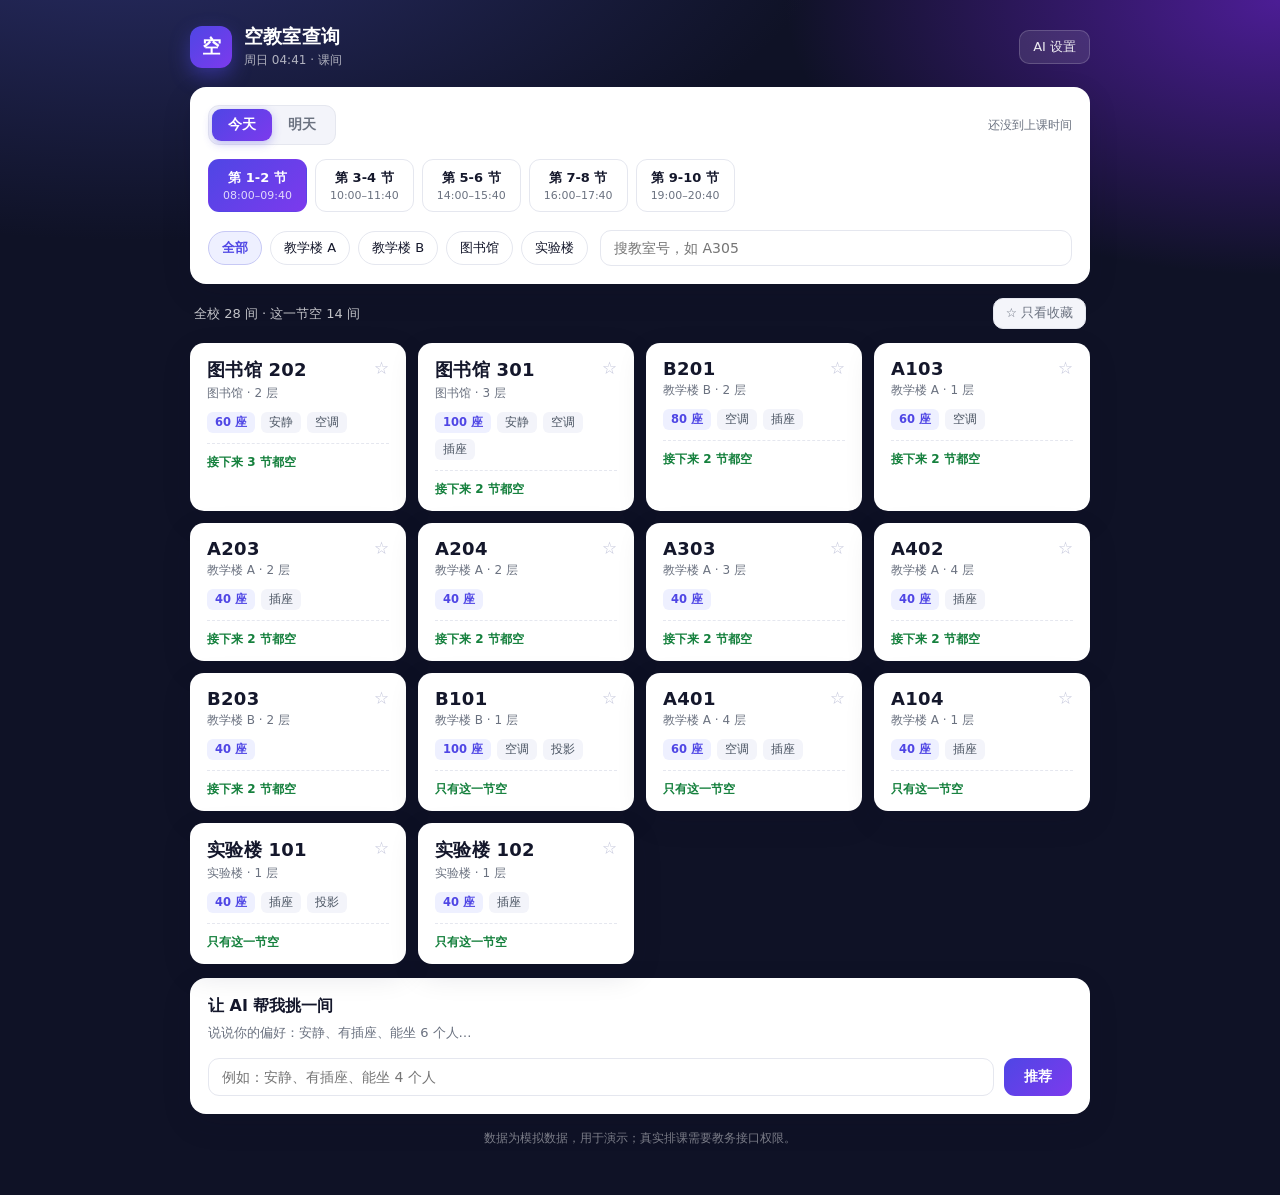
==== 空教室查询-单文件版.html @ 07c7a1c3 "空教室查询：数据层 + 界面 + 测试 + 参赛材料" ====
<!DOCTYPE html>
<!-- 本文件由 build_single.py 自动生成，请勿直接编辑；改源文件后重新运行脚本 -->
<html lang="zh-CN">
<head>
  <meta charset="UTF-8" />
  <meta name="viewport" content="width=device-width, initial-scale=1" />
  <title>空教室查询 · Axiom 黑客松 2026</title>
  <meta name="description" content="选时间和楼栋，看哪间教室现在空着、能连空几节。" />
  <link rel="icon" href="data:image/svg+xml,%3Csvg xmlns='http://www.w3.org/2000/svg' viewBox='0 0 64 64'%3E%3Crect width='64' height='64' rx='14' fill='%234f46e5'/%3E%3Ccircle cx='32' cy='24' r='6' fill='white'/%3E%3Cpath d='M18 44h28' stroke='white' stroke-width='6' stroke-linecap='round'/%3E%3C/svg%3E" />
  <style>
/* ============================================
   空教室查询 — 样式
   改配色只需要改 :root 里的几个变量
   ============================================ */
:root {
  --bg: #0f1226;
  --card: #ffffff;
  --ink: #14172b;
  --muted: #6b7280;
  --line: #e5e7ef;
  --brand: #4f46e5;
  --brand-2: #7c3aed;
  --ok: #15803d;
  --ok-soft: #ecfdf3;
  --radius: 16px;
  --shadow: 0 10px 30px rgba(15, 18, 38, 0.12);
  --font: "PingFang SC", "Microsoft YaHei", "Hiragino Sans GB", system-ui, -apple-system, sans-serif;
}

* { box-sizing: border-box; }

html, body { margin: 0; padding: 0; }

body {
  min-height: 100vh;
  font-family: var(--font);
  color: var(--ink);
  background:
    radial-gradient(1200px 600px at 10% -10%, #2b2f6b 0%, transparent 60%),
    radial-gradient(900px 500px at 100% 0%, #4c1d95 0%, transparent 55%),
    var(--bg);
  padding: 24px 16px 48px;
}

/* ---------- 顶栏 ---------- */
.topbar {
  max-width: 900px;
  margin: 0 auto 18px;
  display: flex;
  align-items: center;
  justify-content: space-between;
  gap: 16px;
  color: #fff;
}

.brand { display: flex; align-items: center; gap: 12px; }

.logo {
  width: 42px; height: 42px;
  display: grid; place-items: center;
  border-radius: 12px;
  font-weight: 800; font-size: 19px;
  background: linear-gradient(135deg, var(--brand), var(--brand-2));
  box-shadow: 0 8px 20px rgba(79, 70, 229, 0.45);
}

.brand h1 { margin: 0; font-size: 19px; letter-spacing: 0.2px; }
.brand .sub { margin: 2px 0 0; font-size: 12px; color: rgba(255,255,255,0.66); }

/* ---------- 通用 ---------- */
main { max-width: 900px; margin: 0 auto; display: grid; gap: 14px; }

.panel {
  background: var(--card);
  border-radius: var(--radius);
  box-shadow: var(--shadow);
  padding: 18px;
}

.panel h2 { margin: 0 0 6px; font-size: 16px; }

.hint { margin: 0 0 14px; font-size: 13px; line-height: 1.6; color: var(--muted); }

.panel-row {
  display: flex;
  align-items: center;
  justify-content: space-between;
  gap: 12px;
}

.panel-row.wrap { flex-wrap: wrap; justify-content: flex-start; }

.tip { font-size: 12px; color: var(--muted); }

/* ---------- 今天 / 明天 ---------- */
.seg {
  display: inline-flex;
  padding: 3px;
  border-radius: 11px;
  background: #f3f4fa;
  border: 1px solid var(--line);
}

.seg-btn {
  padding: 7px 16px;
  font-size: 13.5px;
  font-weight: 600;
  color: var(--muted);
  background: transparent;
  border: none;
  border-radius: 9px;
  cursor: pointer;
  font-family: inherit;
}

.seg-btn.is-on {
  color: #fff;
  background: linear-gradient(135deg, var(--brand), var(--brand-2));
  box-shadow: 0 3px 10px rgba(79, 70, 229, 0.3);
}

/* ---------- 节次 ---------- */
.periods {
  display: flex;
  gap: 8px;
  margin: 14px 0;
  overflow-x: auto;
  padding-bottom: 4px;
  scrollbar-width: none;
}

.periods::-webkit-scrollbar { display: none; }

.period {
  flex: none;
  padding: 9px 14px;
  font-size: 13px;
  font-family: inherit;
  color: var(--ink);
  background: #fff;
  border: 1px solid var(--line);
  border-radius: 11px;
  cursor: pointer;
  white-space: nowrap;
  transition: border-color 0.15s, background 0.15s, color 0.15s;
}

.period b { display: block; font-size: 13px; }
.period span { display: block; font-size: 11px; color: var(--muted); margin-top: 2px; }

.period:hover { border-color: #c7c9dd; }

.period.is-on {
  color: #fff;
  border-color: transparent;
  background: linear-gradient(135deg, var(--brand), var(--brand-2));
}

.period.is-on span { color: rgba(255,255,255,0.8); }

/* ---------- 楼栋筛选 ---------- */
.chips { display: flex; gap: 8px; flex-wrap: wrap; }

.chip {
  padding: 7px 13px;
  font-size: 13px;
  font-family: inherit;
  color: var(--ink);
  background: #fff;
  border: 1px solid var(--line);
  border-radius: 999px;
  cursor: pointer;
}

.chip:hover { border-color: #c7c9dd; }

.chip.is-on {
  color: var(--brand);
  background: #eef0ff;
  border-color: #c7c9f5;
  font-weight: 600;
}

.search {
  flex: 1;
  min-width: 160px;
  padding: 9px 13px;
  font-size: 14px;
  font-family: inherit;
  border: 1px solid var(--line);
  border-radius: 11px;
  outline: none;
}

.search:focus { border-color: var(--brand); box-shadow: 0 0 0 3px rgba(79,70,229,0.12); }

/* ---------- 统计条 ---------- */
.summary {
  display: flex;
  align-items: center;
  justify-content: space-between;
  gap: 12px;
  padding: 0 4px;
  font-size: 13px;
  color: rgba(255,255,255,0.75);
}

button.ghost {
  padding: 7px 13px;
  font-size: 13px;
  font-family: inherit;
  color: rgba(255,255,255,0.9);
  background: rgba(255,255,255,0.1);
  border: 1px solid rgba(255,255,255,0.18);
  border-radius: 10px;
  cursor: pointer;
}

button.ghost:hover { background: rgba(255,255,255,0.18); }

.summary button.ghost,
.modal button.ghost {
  color: var(--muted);
  background: #f4f5fa;
  border-color: var(--line);
}

.summary button.ghost.is-on {
  color: var(--brand);
  background: #eef0ff;
  border-color: #c7c9f5;
}

button.primary {
  padding: 10px 20px;
  font-size: 14px;
  font-weight: 600;
  font-family: inherit;
  color: #fff;
  border: none;
  border-radius: 11px;
  background: linear-gradient(135deg, var(--brand), var(--brand-2));
  cursor: pointer;
}

button.primary:disabled { opacity: 0.55; cursor: not-allowed; }

button.small { padding: 6px 12px; font-size: 12.5px; }

/* ---------- 教室卡片 ---------- */
.grid {
  display: grid;
  grid-template-columns: repeat(auto-fill, minmax(210px, 1fr));
  gap: 12px;
}

.room {
  position: relative;
  background: var(--card);
  border-radius: 14px;
  padding: 14px 16px 12px;
  box-shadow: var(--shadow);
  border: 1px solid transparent;
  animation: pop 0.18s ease-out;
  cursor: pointer;
}

@keyframes pop {
  from { opacity: 0; transform: translateY(-4px); }
  to { opacity: 1; transform: none; }
}

.room:hover { border-color: #c7c9f5; transform: translateY(-2px); }
.room.is-fav { border-color: #f5c76b; }

.room-id {
  font-size: 18px;
  font-weight: 800;
  letter-spacing: 0.3px;
  padding-right: 26px;
}

.room-meta {
  margin-top: 3px;
  font-size: 12px;
  color: var(--muted);
}

.star {
  position: absolute;
  top: 10px;
  right: 10px;
  width: 28px; height: 28px;
  display: grid; place-items: center;
  font-size: 15px;
  color: #c7c9dd;
  background: transparent;
  border: none;
  border-radius: 8px;
  cursor: pointer;
}

.star:hover { background: #fdf3dd; color: #d97706; }
.room.is-fav .star { color: #f59e0b; }

.tags {
  display: flex;
  flex-wrap: wrap;
  gap: 6px;
  margin-top: 10px;
}

.tag {
  font-size: 11.5px;
  padding: 3px 8px;
  border-radius: 6px;
  color: #4b5563;
  background: #f3f4fa;
}

.tag.seats { color: var(--brand); background: #eef0ff; font-weight: 600; }

.room-foot {
  margin-top: 10px;
  padding-top: 10px;
  border-top: 1px dashed var(--line);
  font-size: 12px;
  color: var(--ok);
  font-weight: 600;
}

.empty {
  grid-column: 1 / -1;
  padding: 36px 20px;
  text-align: center;
  font-size: 14px;
  line-height: 1.8;
  color: rgba(255,255,255,0.65);
  background: rgba(255,255,255,0.06);
  border: 1px dashed rgba(255,255,255,0.18);
  border-radius: 14px;
}

/* ---------- AI ---------- */
.ai-row { display: flex; gap: 10px; }

.ai-row input {
  flex: 1;
  min-width: 0;
  padding: 10px 13px;
  font-size: 14px;
  font-family: inherit;
  border: 1px solid var(--line);
  border-radius: 11px;
  outline: none;
}

.ai-row input:focus { border-color: var(--brand); box-shadow: 0 0 0 3px rgba(79,70,229,0.12); }

.ai-out {
  margin-top: 14px;
  padding: 14px;
  font-size: 14px;
  line-height: 1.75;
  white-space: pre-wrap;
  border-left: 3px solid var(--brand);
  border-radius: 10px;
  background: #f7f7fd;
}

.ai-out.error { border-left-color: #dc2626; background: #fef2f2; color: #991b1b; }

/* ---------- 页脚 ---------- */
.foot {
  max-width: 900px;
  margin: 16px auto 0;
  font-size: 12px;
  text-align: center;
  color: rgba(255,255,255,0.45);
}

/* ---------- 弹层 ---------- */
.modal {
  position: fixed;
  inset: 0;
  z-index: 50;
  display: grid;
  place-items: center;
  padding: 20px;
  background: rgba(10, 12, 28, 0.62);
  backdrop-filter: blur(3px);
}

/* 关键：.modal 的 display:grid 会盖掉 hidden 属性自带的 display:none */
.modal[hidden] { display: none; }

.modal-box {
  width: 100%;
  max-width: 440px;
  padding: 24px;
  border-radius: 18px;
  background: #fff;
  box-shadow: 0 24px 60px rgba(0, 0, 0, 0.3);
}

.modal-box h3 { margin: 0 0 8px; font-size: 17px; }

.field { display: block; margin-bottom: 14px; }
.field span { display: block; margin-bottom: 6px; font-size: 13px; color: var(--muted); }

.field input {
  width: 100%;
  padding: 11px 13px;
  font-size: 14px;
  font-family: inherit;
  border: 1px solid var(--line);
  border-radius: 10px;
  outline: none;
}

.field input:focus { border-color: var(--brand); box-shadow: 0 0 0 3px rgba(79,70,229,0.12); }

.modal-actions { display: flex; justify-content: flex-end; gap: 10px; margin-top: 20px; }

/* ---------- 稳健性 ---------- */
/* 长教室名不撑破卡片 */
.room-id, .room-meta, .tag, .room-foot, .empty { overflow-wrap: anywhere; }

/* 占位提示高度固定，切换时不跳 */
.tip { min-height: 1.2em; }

/* 关掉动效：晕动症友好，也方便低配设备 */
@media (prefers-reduced-motion: reduce) {
  *,
  *::before,
  *::after {
    animation: none !important;
    transition: none !important;
  }
}

/* ---------- 手机 ---------- */
@media (max-width: 600px) {
  body { padding: 16px 12px 36px; }
  .panel { padding: 15px; }
  .brand .sub { display: none; }
  .grid { grid-template-columns: 1fr 1fr; }
  .room { padding: 12px 12px 10px; }
  .room-id { font-size: 16px; }
  .ai-row { flex-direction: column; }
  .ai-row button { width: 100%; }
}

@media (max-width: 380px) {
  .grid { grid-template-columns: 1fr; }
}

</style>
</head>
<body>
  <header class="topbar">
    <div class="brand">
      <span class="logo">空</span>
      <div>
        <h1>空教室查询</h1>
        <p class="sub" id="clockText">正在读取时间…</p>
      </div>
    </div>
    <button id="settingsBtn" class="ghost" type="button">AI 设置</button>
  </header>

  <main>
    <!-- 控制区：哪天、哪一节、哪栋楼 -->
    <section class="panel">
      <div class="panel-row">
        <div class="seg" id="daySeg">
          <button class="seg-btn is-on" data-day="0" type="button">今天</button>
          <button class="seg-btn" data-day="1" type="button">明天</button>
        </div>
        <span class="tip" id="autoTip"></span>
      </div>

      <div class="periods" id="periodRow"></div>

      <div class="panel-row wrap">
        <div class="chips" id="buildingRow"></div>
        <input
          id="search"
          class="search"
          type="search"
          placeholder="搜教室号，如 A305"
          autocomplete="off"
        />
      </div>
    </section>

    <div class="summary">
      <span id="summaryText">—</span>
      <button id="favToggle" class="ghost small" type="button">☆ 只看收藏</button>
    </div>

    <section id="roomGrid" class="grid" aria-live="polite"></section>

    <!-- AI 推荐 -->
    <section class="panel">
      <h2>让 AI 帮我挑一间</h2>
      <p class="hint">说说你的偏好：安静、有插座、能坐 6 个人…</p>
      <div class="ai-row">
        <input id="need" type="text" placeholder="例如：安静、有插座、能坐 4 个人" maxlength="60" autocomplete="off" />
        <button id="aiBtn" class="primary" type="button">推荐</button>
      </div>
      <div id="aiOut" class="ai-out" hidden></div>
    </section>
  </main>

  <footer class="foot">
    数据为模拟数据，用于演示；真实排课需要教务接口权限。
  </footer>

  <!-- AI 设置弹层 -->
  <div id="settingsModal" class="modal" hidden>
    <div class="modal-box" role="dialog" aria-modal="true" aria-labelledby="settingsTitle">
      <h3 id="settingsTitle">连接 AI 接口</h3>
      <p class="hint">
        默认填 DeepSeek 的兼容接口。Key 只存本机浏览器，<strong>不要写进代码、也不要发给别人</strong>。
        留空则用「本地推荐」，不联网也能演示。
      </p>

      <label class="field">
        <span>接口地址</span>
        <input id="cfgEndpoint" type="text" placeholder="https://api.deepseek.com/chat/completions" />
      </label>

      <label class="field">
        <span>模型名</span>
        <input id="cfgModel" type="text" placeholder="deepseek-chat" />
      </label>

      <label class="field">
        <span>API Key</span>
        <input id="cfgKey" type="password" placeholder="sk-..." autocomplete="off" />
      </label>

      <div class="modal-actions">
        <button id="settingsCancel" class="ghost" type="button">取消</button>
        <button id="settingsSave" class="primary" type="button">保存</button>
      </div>
    </div>
  </div>

  <script>
/* ============================================================
   空教室查询 — 数据与规则（core.js）
   这一层不碰页面，只有数据和计算。好处：
   1. 页面长什么样可以随便改，规则不受影响
   2. 可以单独用 Node 测试（见 README）
   ============================================================ */

(function (root, factory) {
  const api = factory();
  if (typeof module === "object" && module.exports) {
    module.exports = api;          // Node 里 require 用
  } else {
    root.Core = api;               // 浏览器里用 window.Core
  }
})(typeof globalThis !== "undefined" ? globalThis : this, function () {
  "use strict";

  /* ---------- 1. 节次（改这里能改作息） ---------- */
  const PERIODS = [
    { label: "第 1-2 节", start: "08:00", end: "09:40", weight: 62 },
    { label: "第 3-4 节", start: "10:00", end: "11:40", weight: 56 },
    { label: "第 5-6 节", start: "14:00", end: "15:40", weight: 48 },
    { label: "第 7-8 节", start: "16:00", end: "17:40", weight: 40 },
    { label: "第 9-10 节", start: "19:00", end: "20:40", weight: 26 },
  ];

  /* ---------- 2. 楼栋 ---------- */
  const BUILDINGS = [
    { id: "a", name: "教学楼 A", note: "离食堂近" },
    { id: "b", name: "教学楼 B", note: "离宿舍近" },
    { id: "lib", name: "图书馆", note: "最安静" },
    { id: "lab", name: "实验楼", note: "插座多" },
  ];

  /* ---------- 3. 教室（换真实数据就改这一张表） ---------- */
  const ROOMS = [
    { id: "A101", b: "a", floor: 1, seats: 120, tags: ["空调", "投影"] },
    { id: "A102", b: "a", floor: 1, seats: 60, tags: ["空调", "插座"] },
    { id: "A103", b: "a", floor: 1, seats: 60, tags: ["空调"] },
    { id: "A104", b: "a", floor: 1, seats: 40, tags: ["插座"] },
    { id: "A201", b: "a", floor: 2, seats: 80, tags: ["空调", "投影", "插座"] },
    { id: "A202", b: "a", floor: 2, seats: 60, tags: ["空调"] },
    { id: "A203", b: "a", floor: 2, seats: 40, tags: ["插座"] },
    { id: "A204", b: "a", floor: 2, seats: 40, tags: [] },
    { id: "A301", b: "a", floor: 3, seats: 80, tags: ["空调", "插座"] },
    { id: "A302", b: "a", floor: 3, seats: 60, tags: ["空调", "投影"] },
    { id: "A303", b: "a", floor: 3, seats: 40, tags: [] },
    { id: "A401", b: "a", floor: 4, seats: 60, tags: ["空调", "插座"] },
    { id: "A402", b: "a", floor: 4, seats: 40, tags: ["插座"] },

    { id: "B101", b: "b", floor: 1, seats: 100, tags: ["空调", "投影"] },
    { id: "B102", b: "b", floor: 1, seats: 60, tags: ["空调"] },
    { id: "B103", b: "b", floor: 1, seats: 40, tags: ["插座"] },
    { id: "B201", b: "b", floor: 2, seats: 80, tags: ["空调", "插座"] },
    { id: "B202", b: "b", floor: 2, seats: 60, tags: ["空调"] },
    { id: "B203", b: "b", floor: 2, seats: 40, tags: [] },
    { id: "B301", b: "b", floor: 3, seats: 60, tags: ["空调", "投影"] },
    { id: "B302", b: "b", floor: 3, seats: 40, tags: ["插座"] },

    { id: "图书馆 201", b: "lib", floor: 2, seats: 80, tags: ["安静", "空调", "插座"] },
    { id: "图书馆 202", b: "lib", floor: 2, seats: 60, tags: ["安静", "空调"] },
    { id: "图书馆 301", b: "lib", floor: 3, seats: 100, tags: ["安静", "空调", "插座"] },
    { id: "图书馆 302", b: "lib", floor: 3, seats: 40, tags: ["安静"] },

    { id: "实验楼 101", b: "lab", floor: 1, seats: 40, tags: ["插座", "投影"] },
    { id: "实验楼 102", b: "lab", floor: 1, seats: 40, tags: ["插座"] },
    { id: "实验楼 201", b: "lab", floor: 2, seats: 60, tags: ["插座", "空调"] },
  ];

  /* ---------- 4. 排课模拟 ----------
     真实系统里这里应该读教务接口。现在用"确定性伪随机"：
     同一间教室 + 同一天 + 同一节次，永远算出同一个结果，
     所以刷新页面不会乱跳，看起来像真数据。 */

  function hash(str) {
    let h = 2166136261;
    for (let i = 0; i < str.length; i++) {
      h ^= str.charCodeAt(i);
      h = Math.imul(h, 16777619);
    }
    return Math.abs(h);
  }

  /** 某教室在某天某节是否被占用 */
  function isOccupied(roomId, dayStamp, periodIndex) {
    const weight = PERIODS[periodIndex].weight; // 早上课多、晚上课少
    const h = hash(roomId + "|" + dayStamp + "|" + periodIndex);
    return h % 100 < weight;
  }

  /** 从当前节次往后，连续空闲几节（最多数到当天最后一节） */
  function consecutiveFree(roomId, dayStamp, periodIndex) {
    let n = 0;
    for (let p = periodIndex; p < PERIODS.length; p++) {
      if (isOccupied(roomId, dayStamp, p)) break;
      n++;
    }
    return n;
  }

  /** 当前时间落在第几节；不在任何节次内返回 -1 */
  function periodAt(now) {
    const mins = now.getHours() * 60 + now.getMinutes();
    for (let i = 0; i < PERIODS.length; i++) {
      const [sh, sm] = PERIODS[i].start.split(":").map(Number);
      const [eh, em] = PERIODS[i].end.split(":").map(Number);
      if (mins >= sh * 60 + sm && mins <= eh * 60 + em) return i;
    }
    return -1;
  }

  /**
   * 打开页面时该默认显示哪个时段：
   * 正在上课 → 当前节次
   * 课间/太早 → 下一个还没开始的节次
   * 都下课了 → 明天第一节
   */
  function defaultSlot(now) {
    const p = periodAt(now);
    if (p >= 0) return { dayOffset: 0, period: p, reason: "current" };

    const mins = now.getHours() * 60 + now.getMinutes();
    for (let i = 0; i < PERIODS.length; i++) {
      const [sh, sm] = PERIODS[i].start.split(":").map(Number);
      if (mins < sh * 60 + sm) return { dayOffset: 0, period: i, reason: "next" };
    }
    return { dayOffset: 1, period: 0, reason: "tomorrow" };
  }

  /* ---------- 5. 查询 ---------- */

  /**
   * 查出空闲教室
   * @param {{dayStamp:number, period:number, building:string, query:string, favs:string[]}} opt
   */
  function freeRooms(opt) {
    const q = (opt.query || "").trim().toLowerCase();
    const favs = opt.favs || [];

    return ROOMS.filter((room) => {
      if (opt.building !== "all" && room.b !== opt.building) return false;
      if (isOccupied(room.id, opt.dayStamp, opt.period)) return false;

      if (q) {
        const bName = buildingOf(room.b).name.toLowerCase();
        const hit = room.id.toLowerCase().includes(q) || bName.includes(q);
        if (!hit) return false;
      }
      return true;
    })
      .map((room) => ({
        ...room,
        buildingName: buildingOf(room.b).name,
        fav: favs.includes(room.id),
        free: consecutiveFree(room.id, opt.dayStamp, opt.period),
      }))
      .sort((x, y) => {
        if (x.fav !== y.fav) return x.fav ? -1 : 1;      // 收藏的排前面
        if (x.free !== y.free) return y.free - x.free;    // 能连空更久的排前面
        return y.seats - x.seats;                         // 再按座位多
      });
  }

  function buildingOf(id) {
    return BUILDINGS.find((b) => b.id === id) || { id: id, name: id, note: "" };
  }

  /** 选中节次时的总览：共几间、空几间 */
  function stats(dayStamp, period) {
    const total = ROOMS.length;
    const free = ROOMS.filter((r) => !isOccupied(r.id, dayStamp, period)).length;
    return { total, free, busy: total - free };
  }

  /* ---------- 6. 没有 API 时的本地推荐 ----------
     有 Key 时走真模型，没 Key 时用这套规则，保证断网也能演示。 */

  function recommend(list, need) {
    if (!list.length) return null;
    const text = (need || "").toLowerCase();

    const wantsQuiet = /安静|静|自习/.test(text);
    const wantsPlug = /插座|充电|电脑/.test(text);
    const wantsCool = /空调|凉|热/.test(text);
    const seatMatch = text.match(/(\d+)\s*(人|个)/);
    const needSeats = seatMatch ? Number(seatMatch[1]) : 0;

    const scored = list.map((room) => {
      let score = 0;
      const tags = room.tags || [];
      if (wantsQuiet && tags.includes("安静")) score += 3;
      if (wantsPlug && tags.includes("插座")) score += 3;
      if (wantsCool && tags.includes("空调")) score += 2;
      if (needSeats && room.seats >= needSeats) score += 3;
      if (needSeats && room.seats > needSeats * 3) score -= 1; // 太小猫用大屋子
      score += Math.min(room.free, 4) * 0.5;                   // 能连空更久更加分
      return { room, score };
    });

    scored.sort((a, b) => b.score - a.score || b.room.seats - a.room.seats);
    const best = scored[0].room;

    const why = [];
    if (wantsQuiet && best.tags.includes("安静")) why.push("在图书馆区域，安静");
    if (wantsPlug && best.tags.includes("插座")) why.push("有插座");
    if (needSeats) why.push(`能坐 ${best.seats} 人，够你说的 ${needSeats} 人`);
    why.push(`接下来 ${best.free} 节都空`);

    return { room: best, reason: why.join("，") };
  }

  return {
    PERIODS,
    BUILDINGS,
    ROOMS,
    isOccupied,
    consecutiveFree,
    periodAt,
    defaultSlot,
    freeRooms,
    stats,
    recommend,
    buildingOf,
  };
});

</script>
  <script>
/* ============================================================
   空教室查询 — 界面逻辑
   数据/规则都在 core.js 里，这里只负责"把结果画出来"和"响应点击"
   ============================================================ */

/* ---------- 1. 状态 ---------- */
const FAV_KEY = "axiom_emptyroom_favs_v1";
const CFG_KEY = "axiom_ai_cfg_v1";

const state = {
  dayOffset: 0,        // 0 = 今天，1 = 明天
  period: 0,           // 第几节（0–4）
  building: "all",     // all 或楼栋 id
  query: "",           // 搜索词
  onlyFav: false,      // 只看收藏
  favs: loadFavs(),
};

let config = loadConfig();

function loadFavs() {
  try {
    const arr = JSON.parse(localStorage.getItem(FAV_KEY) || "[]");
    return Array.isArray(arr) ? arr : [];
  } catch {
    return [];
  }
}

function saveFavs() {
  localStorage.setItem(FAV_KEY, JSON.stringify(state.favs));
}

function loadConfig() {
  const fallback = {
    endpoint: "https://api.deepseek.com/chat/completions",
    model: "deepseek-chat",
    key: "",
  };
  try {
    return { ...fallback, ...JSON.parse(localStorage.getItem(CFG_KEY) || "{}") };
  } catch {
    return fallback;
  }
}

/** 把"今天+偏移"算成一个整数，用作模拟排课的种子 */
function dayStamp() {
  const d = new Date();
  d.setDate(d.getDate() + state.dayOffset);
  return d.getFullYear() * 10000 + (d.getMonth() + 1) * 100 + d.getDate();
}

/* ---------- 2.5 地址栏状态 ----------
   把"哪天/哪节/哪栋"写进 URL，好处：
   1. 刷新页面不会跳回默认
   2. 可以直接把某个视图发给别人，比如 #day=1&period=3&building=lib */

function readHash() {
  try {
    const raw = location.hash.replace(/^#/, "");
    if (!raw) return null;
    const p = new URLSearchParams(raw);
    const out = {};
    if (p.has("day")) out.dayOffset = Number(p.get("day")) === 1 ? 1 : 0;
    if (p.has("period")) {
      const v = Number(p.get("period"));
      if (Number.isInteger(v) && v >= 0 && v < Core.PERIODS.length) out.period = v;
    }
    if (p.has("building")) {
      const b = p.get("building");
      if (b === "all" || Core.BUILDINGS.some((x) => x.id === b)) out.building = b;
    }
    return out;
  } catch {
    return null;
  }
}

function syncHash() {
  try {
    const h = `#day=${state.dayOffset}&period=${state.period}&building=${state.building}`;
    history.replaceState(null, "", h);
  } catch {
    /* file:// 下某些浏览器会拦 history，忽略即可 */
  }
}

/* ---------- 2. 元素 ---------- */
const $ = (id) => document.getElementById(id);

const els = {
  clock: $("clockText"),
  daySeg: $("daySeg"),
  autoTip: $("autoTip"),
  periodRow: $("periodRow"),
  buildingRow: $("buildingRow"),
  search: $("search"),
  summary: $("summaryText"),
  favToggle: $("favToggle"),
  grid: $("roomGrid"),
  need: $("need"),
  aiBtn: $("aiBtn"),
  aiOut: $("aiOut"),
  settingsBtn: $("settingsBtn"),
  modal: $("settingsModal"),
  cfgEndpoint: $("cfgEndpoint"),
  cfgModel: $("cfgModel"),
  cfgKey: $("cfgKey"),
  settingsSave: $("settingsSave"),
  settingsCancel: $("settingsCancel"),
};

/* ---------- 3. 渲染：控制区 ---------- */

function renderPeriods() {
  els.periodRow.innerHTML = "";
  Core.PERIODS.forEach((p, i) => {
    const btn = document.createElement("button");
    btn.type = "button";
    btn.className = "period" + (i === state.period ? " is-on" : "");
    btn.innerHTML = ""; // 清空
    const b = document.createElement("b");
    b.textContent = p.label;
    const s = document.createElement("span");
    s.textContent = p.start + "–" + p.end;
    btn.append(b, s);
    btn.addEventListener("click", () => {
      state.period = i;
      renderPeriods();
      renderRooms();
    });
    els.periodRow.appendChild(btn);
  });
}

function renderBuildings() {
  els.buildingRow.innerHTML = "";
  const all = [{ id: "all", name: "全部" }].concat(Core.BUILDINGS);
  all.forEach((b) => {
    const btn = document.createElement("button");
    btn.type = "button";
    btn.className = "chip" + (state.building === b.id ? " is-on" : "");
    btn.textContent = b.name;
    btn.addEventListener("click", () => {
      state.building = b.id;
      renderBuildings();
      renderRooms();
    });
    els.buildingRow.appendChild(btn);
  });
}

function renderDaySeg() {
  els.daySeg.querySelectorAll(".seg-btn").forEach((btn) => {
    const day = Number(btn.dataset.day);
    btn.classList.toggle("is-on", day === state.dayOffset);
  });
}

/* ---------- 4. 渲染：教室卡片 ---------- */

function renderRooms() {
  const list = Core.freeRooms({
    dayStamp: dayStamp(),
    period: state.period,
    building: state.building,
    query: state.query,
    favs: state.favs,
  });

  const shown = state.onlyFav ? list.filter((r) => r.fav) : list;

  const st = Core.stats(dayStamp(), state.period);
  els.summary.textContent =
    `全校 ${st.total} 间 · 这一节空 ${st.free} 间` +
    (shown.length !== st.free ? ` · 当前筛选出 ${shown.length} 间` : "");

  els.grid.innerHTML = "";

  if (shown.length === 0) {
    const div = document.createElement("div");
    div.className = "empty";
    div.textContent = state.onlyFav
      ? "还没有收藏的教室。点卡片右上角的 ☆ 收藏常去的教室，下次它会排在最前面。"
      : "这个条件下没有空教室。换个节次或楼栋试试。";
    els.grid.appendChild(div);
    return;
  }

  shown.forEach((room) => {
    const card = document.createElement("article");
    card.className = "room" + (room.fav ? " is-fav" : "");

    const id = document.createElement("div");
    id.className = "room-id";
    id.textContent = room.id;

    const meta = document.createElement("div");
    meta.className = "room-meta";
    meta.textContent = `${room.buildingName} · ${room.floor} 层`;

    const star = document.createElement("button");
    star.type = "button";
    star.className = "star";
    star.title = room.fav ? "取消收藏" : "收藏";
    star.textContent = room.fav ? "★" : "☆";
    star.addEventListener("click", (e) => {
      e.stopPropagation();
      toggleFav(room.id);
    });

    const tags = document.createElement("div");
    tags.className = "tags";
    const seat = document.createElement("span");
    seat.className = "tag seats";
    seat.textContent = room.seats + " 座";
    tags.appendChild(seat);
    room.tags.forEach((t) => {
      const el = document.createElement("span");
      el.className = "tag";
      el.textContent = t;
      tags.appendChild(el);
    });

    const foot = document.createElement("div");
    foot.className = "room-foot";
    foot.textContent = room.free > 1 ? `接下来 ${room.free} 节都空` : "只有这一节空";

    card.append(star, id, meta, tags, foot);
    els.grid.appendChild(card);
  });

  syncHash();
  updateTip();
}

function toggleFav(id) {
  if (state.favs.includes(id)) {
    state.favs = state.favs.filter((x) => x !== id);
  } else {
    state.favs.push(id);
  }
  saveFavs();
  renderRooms();
}

/* ---------- 5. 时钟与默认时段 ---------- */

function updateClock() {
  const now = new Date();
  const week = ["周日", "周一", "周二", "周三", "周四", "周五", "周六"][now.getDay()];
  const hh = String(now.getHours()).padStart(2, "0");
  const mm = String(now.getMinutes()).padStart(2, "0");

  const p = Core.periodAt(now);
  let phase;
  if (p >= 0) {
    phase = `正在上${Core.PERIODS[p].label}`;
  } else {
    const mins = now.getHours() * 60 + now.getMinutes();
    const last = Core.PERIODS[Core.PERIODS.length - 1].end.split(":").map(Number);
    phase = mins > last[0] * 60 + last[1] ? "今天已下课" : "课间";
  }

  els.clock.textContent = `${week} ${hh}:${mm} · ${phase}`;
}

/** 选中时段相对"现在"的状态提示，避免看着过期数据做决定 */
function updateTip() {
  let text = "";

  if (state.dayOffset === 1) {
    text = "明天的模拟课表";
  } else {
    const now = new Date();
    const cur = Core.periodAt(now);
    const mins = now.getHours() * 60 + now.getMinutes();
    const firstStart = Core.PERIODS[0].start.split(":").map(Number);
    const lastEnd = Core.PERIODS[Core.PERIODS.length - 1].end.split(":").map(Number);
    const beforeFirst = mins < firstStart[0] * 60 + firstStart[1];
    const afterLast = mins > lastEnd[0] * 60 + lastEnd[1];

    if (cur === state.period) text = "正在上这节课";
    else if (cur >= 0) text = state.period > cur ? "还没开始" : "今天已经结束";
    else if (beforeFirst) text = "还没到上课时间";
    else if (afterLast) text = "今天已下课";
    else text = "课间";
  }

  els.autoTip.textContent = text;
}

/* ---------- 6. AI 推荐 ---------- */

function currentFreeList() {
  return Core.freeRooms({
    dayStamp: dayStamp(),
    period: state.period,
    building: state.building,
    query: state.query,
    favs: state.favs,
  });
}

function showAI(text, isError = false) {
  els.aiOut.hidden = false;
  els.aiOut.textContent = text;
  els.aiOut.classList.toggle("error", isError);
}

async function askAI() {
  const list = currentFreeList();

  if (list.length === 0) {
    showAI("当前条件下没有空教室，先换个节次或楼栋再试。");
    return;
  }

  const need = els.need.value.trim();

  // 没有 Key → 本地规则推荐（断网也能演示）
  if (!config.key) {
    const r = Core.recommend(list, need);
    showAI(
      `【本地推荐】没有配置 API Key，以下是按规则算出来的结果：\n\n` +
        `${r.room.id}（${r.room.buildingName} ${r.room.floor} 层，${r.room.seats} 座）\n` +
        `理由：${r.reason}。\n\n` +
        `填上 API Key 后，这里会变成模型的推荐。`
    );
    return;
  }

  els.aiBtn.disabled = true;
  els.aiBtn.textContent = "思考中…";
  showAI("正在请求模型…");

  // 只把前 12 间发给模型，省 token 也更快
  const lines = list.slice(0, 12).map((r) => {
    return `${r.id}|${r.buildingName}|${r.floor}层|${r.seats}座|${r.tags.join("、") || "无标签"}|连空${r.free}节`;
  });

  try {
    const res = await fetch(config.endpoint, {
      method: "POST",
      headers: {
        "Content-Type": "application/json",
        Authorization: `Bearer ${config.key}`,
      },
      body: JSON.stringify({
        model: config.model,
        temperature: 0.3,
        messages: [
          {
            role: "system",
            content:
              "你是校园自习助手。用户会给一份空教室列表（格式：教室|楼|楼层|座位|标签|连空节数）和自己的偏好。" +
              "你只能从列表里挑一间，输出两行：第一行只写教室编号；第二行用不超过 60 字说明为什么适合，不要用列表符号。",
          },
          {
            role: "user",
            content: `偏好：${need || "没有特别偏好，挑一间最合适的"}\n空教室：\n${lines.join("\n")}`,
          },
        ],
      }),
    });

    if (!res.ok) throw new Error(`接口返回 ${res.status}（Key 无效、余额不足或地址写错）`);

    const data = await res.json();
    const answer = data?.choices?.[0]?.message?.content?.trim();
    showAI(answer || "模型没有返回内容，换个说法再试。");
  } catch (err) {
    showAI("调用失败：" + err.message + "\n\n已自动切回本地推荐：\n" + formatLocal(list, need), true);
  } finally {
    els.aiBtn.disabled = false;
    els.aiBtn.textContent = "推荐";
  }
}

function formatLocal(list, need) {
  const r = Core.recommend(list, need);
  return `${r.room.id}（${r.room.buildingName} ${r.room.floor} 层，${r.room.seats} 座）— ${r.reason}。`;
}

/* ---------- 7. 事件绑定 ---------- */

els.daySeg.addEventListener("click", (e) => {
  const btn = e.target.closest(".seg-btn");
  if (!btn) return;
  state.dayOffset = Number(btn.dataset.day);
  renderDaySeg();
  renderRooms();
});

els.search.addEventListener("input", () => {
  state.query = els.search.value;
  renderRooms();
});

els.favToggle.addEventListener("click", () => {
  state.onlyFav = !state.onlyFav;
  els.favToggle.classList.toggle("is-on", state.onlyFav);
  els.favToggle.textContent = (state.onlyFav ? "★" : "☆") + " 只看收藏";
  renderRooms();
});

els.aiBtn.addEventListener("click", askAI);

els.need.addEventListener("keydown", (e) => {
  if (e.key === "Enter") askAI();
});

/* 设置面板 */
els.settingsBtn.addEventListener("click", () => {
  els.cfgEndpoint.value = config.endpoint;
  els.cfgModel.value = config.model;
  els.cfgKey.value = config.key;
  els.modal.hidden = false;
  els.cfgKey.focus();
});

els.settingsCancel.addEventListener("click", () => { els.modal.hidden = true; });

els.settingsSave.addEventListener("click", () => {
  config = {
    endpoint: els.cfgEndpoint.value.trim() || "https://api.deepseek.com/chat/completions",
    model: els.cfgModel.value.trim() || "deepseek-chat",
    key: els.cfgKey.value.trim(),
  };
  localStorage.setItem(CFG_KEY, JSON.stringify(config));
  els.modal.hidden = true;
  showAI(config.key ? "已保存。点「推荐」试试真实模型。" : "已清空 Key，当前使用本地推荐。");
});

els.modal.addEventListener("click", (e) => {
  if (e.target === els.modal) els.modal.hidden = true;
});

document.addEventListener("keydown", (e) => {
  if (e.key === "Escape" && !els.modal.hidden) els.modal.hidden = true;
});

/* ---------- 8. 启动 ---------- */
(function init() {
  const fromHash = readHash();
  const slot = Core.defaultSlot(new Date());

  state.dayOffset = fromHash && fromHash.dayOffset != null ? fromHash.dayOffset : slot.dayOffset;
  state.period = fromHash && fromHash.period != null ? fromHash.period : slot.period;
  state.building = (fromHash && fromHash.building) || "all";

  renderDaySeg();
  renderPeriods();
  renderBuildings();
  renderRooms();
  updateClock();
  setInterval(updateClock, 30000);
})();

</script>
</body>
</html>
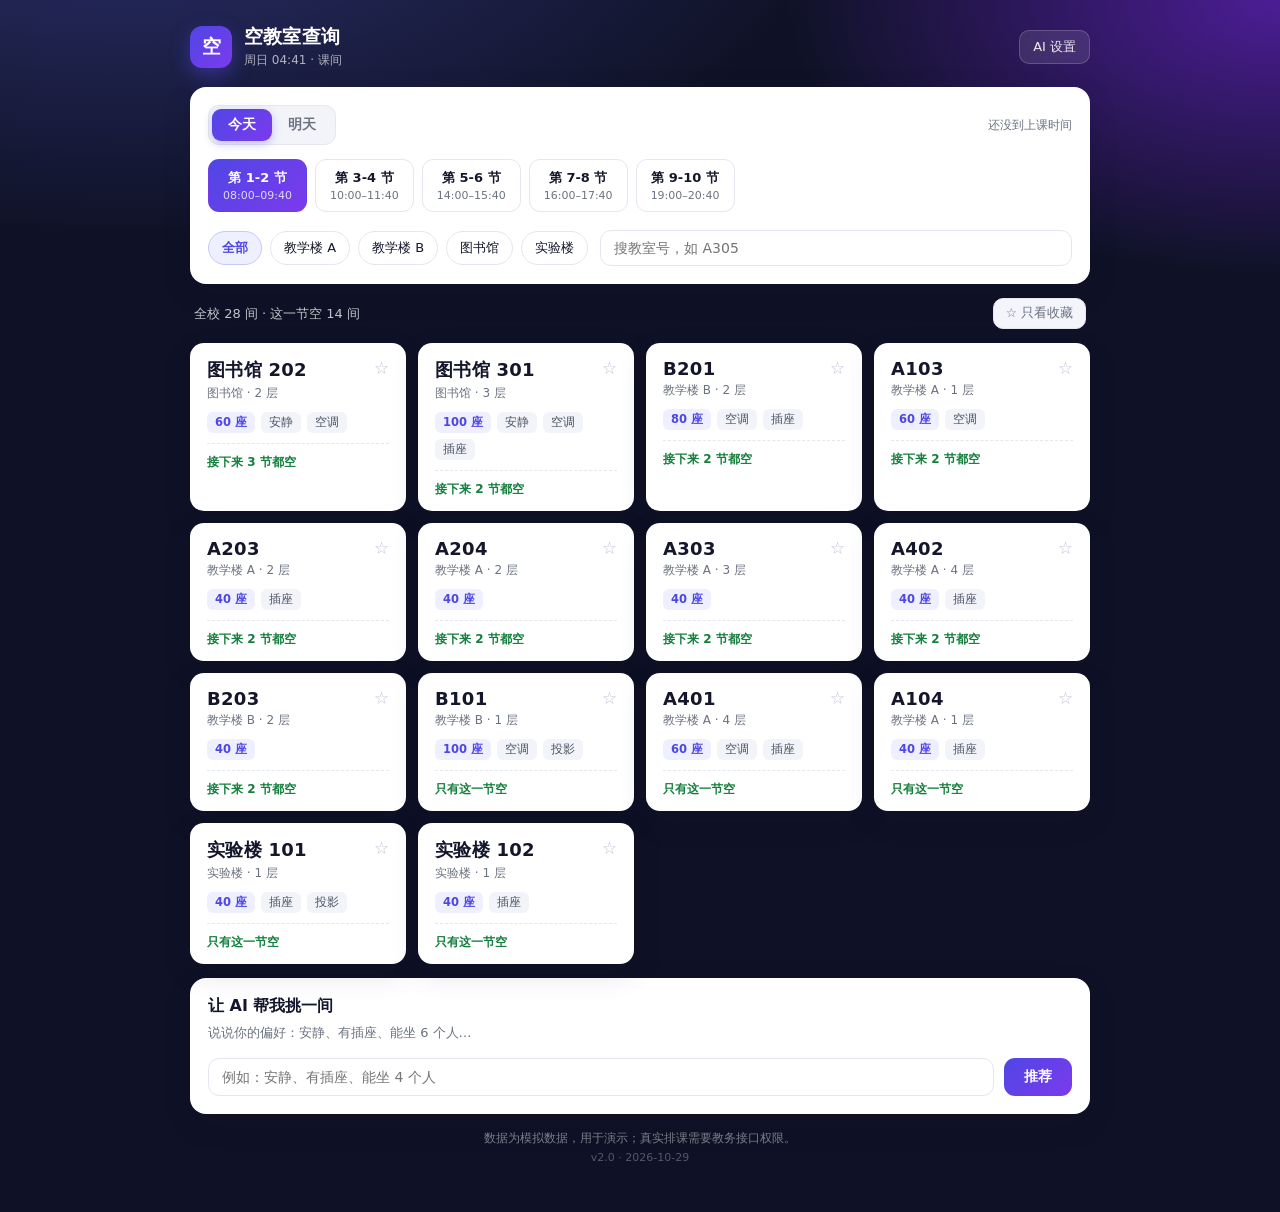
==== commit 1723daaf: "新增教室详情时间轴（点卡片看全天安排）+ 键盘可操作" ====
--- a/空教室查询-单文件版.html
+++ b/空教室查询-单文件版.html
@@ -422,6 +422,69 @@
 
 .modal-actions { display: flex; justify-content: flex-end; gap: 10px; margin-top: 20px; }
 
+/* ---------- 教室详情 ---------- */
+.detail-box { max-width: 520px; max-height: 88vh; overflow-y: auto; }
+
+.detail-head {
+  display: flex;
+  align-items: center;
+  justify-content: space-between;
+  gap: 12px;
+  margin-bottom: 6px;
+}
+
+.detail-head h3 { margin: 0; font-size: 19px; letter-spacing: 0.3px; }
+
+.detail-meta { font-size: 13px; color: var(--muted); margin-bottom: 10px; }
+
+.detail-sub {
+  margin: 18px 0 8px;
+  font-size: 12.5px;
+  font-weight: 600;
+  color: var(--muted);
+}
+
+.timeline {
+  display: grid;
+  grid-template-columns: repeat(5, 1fr);
+  gap: 6px;
+}
+
+.slot {
+  padding: 8px 5px;
+  text-align: center;
+  border: 1px solid var(--line);
+  border-radius: 10px;
+  background: #f7f8fc;
+}
+
+.slot b { display: block; font-size: 13px; }
+.slot span { display: block; font-size: 10.5px; color: var(--muted); margin-top: 1px; }
+.slot em { display: block; font-style: normal; font-size: 11px; font-weight: 600; margin-top: 4px; }
+
+.slot.free { background: #ecfdf3; border-color: #bbf7d0; }
+.slot.free em { color: var(--ok); }
+
+.slot.busy em { color: #9aa0ae; }
+
+.detail-foot {
+  display: flex;
+  align-items: center;
+  justify-content: space-between;
+  gap: 12px;
+  margin-top: 18px;
+}
+
+.detail-hint { font-size: 11.5px; color: var(--muted); }
+
+.ver { display: block; margin-top: 4px; font-size: 11px; opacity: 0.65; }
+
+/* 键盘操作时卡片要有可见焦点 */
+.room:focus-visible {
+  outline: 2px solid var(--brand);
+  outline-offset: 2px;
+}
+
 /* ---------- 稳健性 ---------- */
 /* 长教室名不撑破卡片 */
 .room-id, .room-meta, .tag, .room-foot, .empty { overflow-wrap: anywhere; }
@@ -515,7 +578,32 @@
 
   <footer class="foot">
     数据为模拟数据，用于演示；真实排课需要教务接口权限。
+    <span class="ver">v2.0 · 2026-10-29</span>
   </footer>
+
+  <!-- 教室详情：点卡片打开，看这间今天全天什么时候空 -->
+  <div id="detailModal" class="modal" hidden>
+    <div class="modal-box detail-box" role="dialog" aria-modal="true" aria-labelledby="detailTitle">
+      <div class="detail-head">
+        <h3 id="detailTitle">教室</h3>
+        <button id="detailClose" class="ghost small" type="button">关闭</button>
+      </div>
+
+      <div id="detailMeta" class="detail-meta"></div>
+      <div id="detailTags" class="tags"></div>
+
+      <h4 class="detail-sub">今天</h4>
+      <div id="detailToday" class="timeline"></div>
+
+      <h4 class="detail-sub">明天</h4>
+      <div id="detailTomorrow" class="timeline"></div>
+
+      <div class="detail-foot">
+        <button id="detailFav" class="ghost" type="button">☆ 收藏</button>
+        <span class="detail-hint">绿色=空着，灰色=有课</span>
+      </div>
+    </div>
+  </div>
 
   <!-- AI 设置弹层 -->
   <div id="settingsModal" class="modal" hidden>
@@ -647,6 +735,11 @@
       n++;
     }
     return n;
+  }
+
+  /** 某间教室一整天每一节是否空闲：true = 空，false = 有课 */
+  function daySchedule(roomId, dayStamp) {
+    return PERIODS.map((_, i) => !isOccupied(roomId, dayStamp, i));
   }
 
   /** 当前时间落在第几节；不在任何节次内返回 -1 */
@@ -766,6 +859,7 @@
     ROOMS,
     isOccupied,
     consecutiveFree,
+    daySchedule,
     periodAt,
     defaultSlot,
     freeRooms,
@@ -793,6 +887,7 @@
   query: "",           // 搜索词
   onlyFav: false,      // 只看收藏
   favs: loadFavs(),
+  detailId: null,      // 当前打开的教室详情
 };
 
 let config = loadConfig();
@@ -824,10 +919,14 @@
 }
 
 /** 把"今天+偏移"算成一个整数，用作模拟排课的种子 */
+function dayStampFor(offset) {
+  const d = new Date();
+  d.setDate(d.getDate() + offset);
+  return d.getFullYear() * 10000 + (d.getMonth() + 1) * 100 + d.getDate();
+}
+
 function dayStamp() {
-  const d = new Date();
-  d.setDate(d.getDate() + state.dayOffset);
-  return d.getFullYear() * 10000 + (d.getMonth() + 1) * 100 + d.getDate();
+  return dayStampFor(state.dayOffset);
 }
 
 /* ---------- 2.5 地址栏状态 ----------
@@ -888,6 +987,15 @@
   cfgKey: $("cfgKey"),
   settingsSave: $("settingsSave"),
   settingsCancel: $("settingsCancel"),
+  // 教室详情
+  detailModal: $("detailModal"),
+  detailTitle: $("detailTitle"),
+  detailMeta: $("detailMeta"),
+  detailTags: $("detailTags"),
+  detailToday: $("detailToday"),
+  detailTomorrow: $("detailTomorrow"),
+  detailClose: $("detailClose"),
+  detailFav: $("detailFav"),
 };
 
 /* ---------- 3. 渲染：控制区 ---------- */
@@ -1006,6 +1114,18 @@
     foot.className = "room-foot";
     foot.textContent = room.free > 1 ? `接下来 ${room.free} 节都空` : "只有这一节空";
 
+    // 整张卡片可点：打开这间教室的全天时间轴
+    card.tabIndex = 0;
+    card.setAttribute("role", "button");
+    card.setAttribute("aria-label", `${room.id}，${room.seats} 座，查看全天安排`);
+    card.addEventListener("click", () => openDetail(room.id));
+    card.addEventListener("keydown", (e) => {
+      if (e.key === "Enter" || e.key === " ") {
+        e.preventDefault();
+        openDetail(room.id);
+      }
+    });
+
     card.append(star, id, meta, tags, foot);
     els.grid.appendChild(card);
   });
@@ -1022,6 +1142,66 @@
   }
   saveFavs();
   renderRooms();
+
+  // 详情页开着的话，同步按钮状态
+  if (!els.detailModal.hidden) {
+    els.detailFav.textContent = state.favs.includes(id) ? "★ 已收藏" : "☆ 收藏";
+  }
+}
+
+/* ---------- 4.5 教室详情：全天时间轴 ---------- */
+
+function openDetail(roomId) {
+  const room = Core.ROOMS.find((r) => r.id === roomId);
+  if (!room) return;
+
+  els.detailTitle.textContent = room.id;
+  els.detailMeta.textContent =
+    `${Core.buildingOf(room.b).name} · ${room.floor} 层 · ${room.seats} 座`;
+
+  els.detailTags.innerHTML = "";
+  room.tags.forEach((t) => {
+    const el = document.createElement("span");
+    el.className = "tag";
+    el.textContent = t;
+    els.detailTags.appendChild(el);
+  });
+
+  renderTimeline(els.detailToday, roomId, 0);
+  renderTimeline(els.detailTomorrow, roomId, 1);
+
+  els.detailFav.textContent = state.favs.includes(roomId) ? "★ 已收藏" : "☆ 收藏";
+  state.detailId = roomId;
+  els.detailModal.hidden = false;
+  els.detailClose.focus();
+}
+
+/** 把某间教室某一天的 5 个节次画成一排色块 */
+function renderTimeline(container, roomId, offset) {
+  const schedule = Core.daySchedule(roomId, dayStampFor(offset));
+  container.innerHTML = "";
+
+  Core.PERIODS.forEach((p, i) => {
+    const cell = document.createElement("div");
+    cell.className = "slot " + (schedule[i] ? "free" : "busy");
+
+    const name = document.createElement("b");
+    name.textContent = p.label.replace("第 ", "").replace(" 节", "");
+
+    const time = document.createElement("span");
+    time.textContent = p.start;
+
+    const stateText = document.createElement("em");
+    stateText.textContent = schedule[i] ? "空" : "有课";
+
+    cell.append(name, time, stateText);
+    cell.title = `${p.label} ${p.start}–${p.end}：${schedule[i] ? "空闲" : "有课"}`;
+    container.appendChild(cell);
+  });
+}
+
+function closeDetail() {
+  els.detailModal.hidden = true;
 }
 
 /* ---------- 5. 时钟与默认时段 ---------- */
@@ -1186,6 +1366,17 @@
 
 els.aiBtn.addEventListener("click", askAI);
 
+/* 教室详情 */
+els.detailClose.addEventListener("click", closeDetail);
+
+els.detailFav.addEventListener("click", () => {
+  if (state.detailId) toggleFav(state.detailId);
+});
+
+els.detailModal.addEventListener("click", (e) => {
+  if (e.target === els.detailModal) closeDetail();
+});
+
 els.need.addEventListener("keydown", (e) => {
   if (e.key === "Enter") askAI();
 });
@@ -1217,7 +1408,12 @@
 });
 
 document.addEventListener("keydown", (e) => {
-  if (e.key === "Escape" && !els.modal.hidden) els.modal.hidden = true;
+  if (e.key !== "Escape") return;
+  if (!els.detailModal.hidden) {
+    closeDetail();
+  } else if (!els.modal.hidden) {
+    els.modal.hidden = true;
+  }
 });
 
 /* ---------- 8. 启动 ---------- */
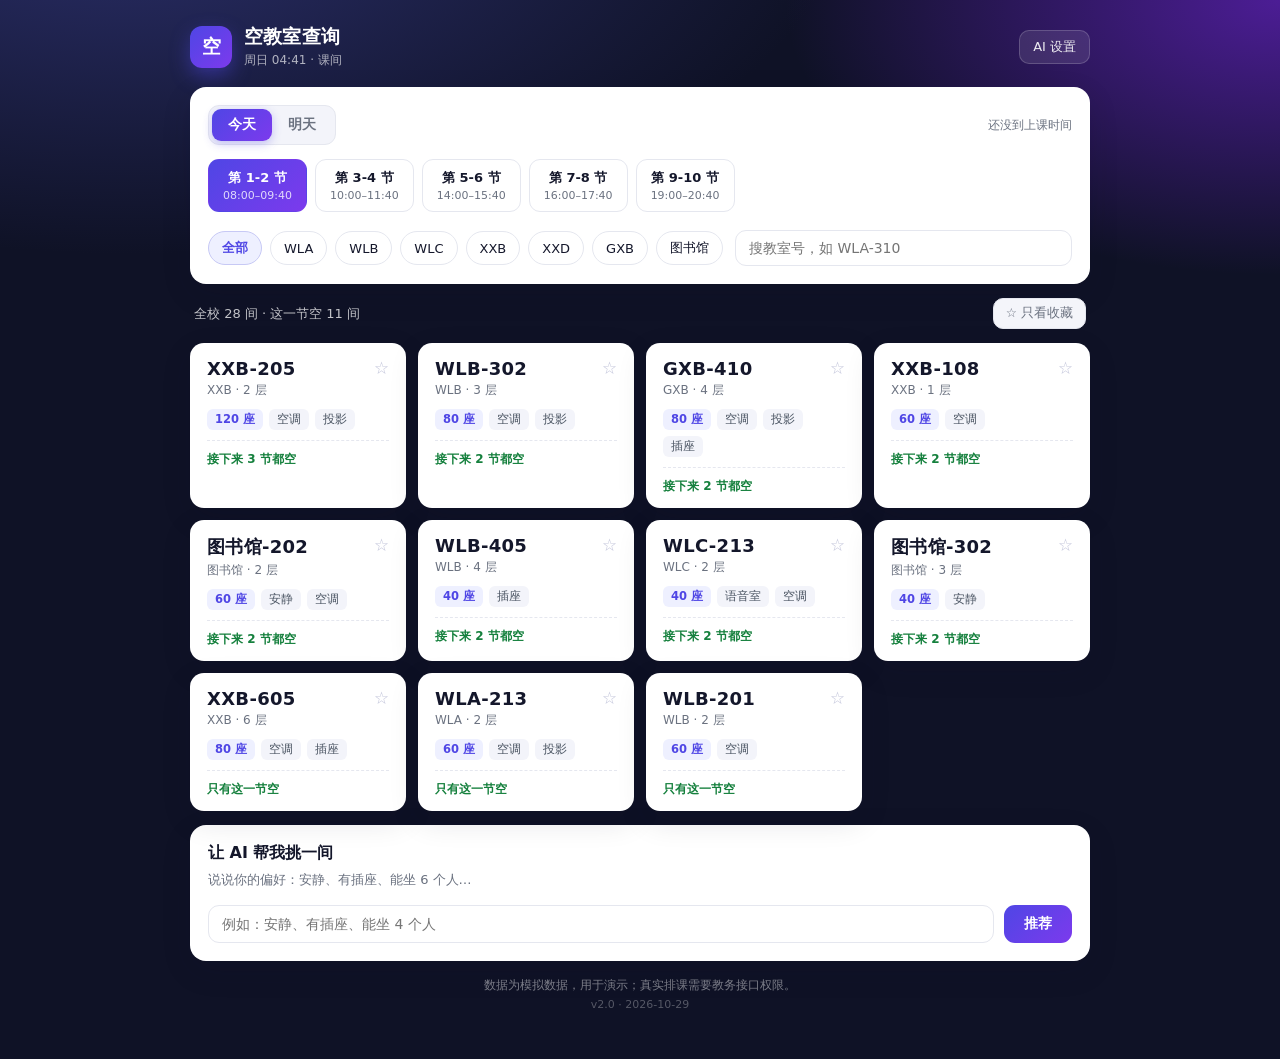
==== commit df3ac4b9: "数据换成真实楼栋编号（WLA/WLB/WLC/XXB/XXD/GXB/图书馆）" ====
--- a/空教室查询-单文件版.html
+++ b/空教室查询-单文件版.html
@@ -551,7 +551,7 @@
           id="search"
           class="search"
           type="search"
-          placeholder="搜教室号，如 A305"
+          placeholder="搜教室号，如 WLA-310"
           autocomplete="off"
         />
       </div>
@@ -663,47 +663,63 @@
     { label: "第 9-10 节", start: "19:00", end: "20:40", weight: 26 },
   ];
 
-  /* ---------- 2. 楼栋 ---------- */
+  /* ---------- 2. 楼栋（真实编号，来自大数据 2631 班课表） ---------- */
   const BUILDINGS = [
-    { id: "a", name: "教学楼 A", note: "离食堂近" },
-    { id: "b", name: "教学楼 B", note: "离宿舍近" },
-    { id: "lib", name: "图书馆", note: "最安静" },
-    { id: "lab", name: "实验楼", note: "插座多" },
+    { id: "wla", name: "WLA", note: "文理楼" },
+    { id: "wlb", name: "WLB", note: "文理楼" },
+    { id: "wlc", name: "WLC", note: "语音教室所在楼" },
+    { id: "xxb", name: "XXB", note: "信息楼" },
+    { id: "xxd", name: "XXD", note: "信息楼" },
+    { id: "gxb", name: "GXB", note: "工训楼" },
+    { id: "lib", name: "图书馆", note: "自习区，不排课" },
   ];
 
-  /* ---------- 3. 教室（换真实数据就改这一张表） ---------- */
+  /* ---------- 3. 教室 ----------
+     编号规则：楼栋-房间号，房间号首位 = 楼层（WLA-310 在三层）
+     带「语音室」标签的是语言实验室，WLC 的 (语) 就是这类教室。 */
+
   const ROOMS = [
-    { id: "A101", b: "a", floor: 1, seats: 120, tags: ["空调", "投影"] },
-    { id: "A102", b: "a", floor: 1, seats: 60, tags: ["空调", "插座"] },
-    { id: "A103", b: "a", floor: 1, seats: 60, tags: ["空调"] },
-    { id: "A104", b: "a", floor: 1, seats: 40, tags: ["插座"] },
-    { id: "A201", b: "a", floor: 2, seats: 80, tags: ["空调", "投影", "插座"] },
-    { id: "A202", b: "a", floor: 2, seats: 60, tags: ["空调"] },
-    { id: "A203", b: "a", floor: 2, seats: 40, tags: ["插座"] },
-    { id: "A204", b: "a", floor: 2, seats: 40, tags: [] },
-    { id: "A301", b: "a", floor: 3, seats: 80, tags: ["空调", "插座"] },
-    { id: "A302", b: "a", floor: 3, seats: 60, tags: ["空调", "投影"] },
-    { id: "A303", b: "a", floor: 3, seats: 40, tags: [] },
-    { id: "A401", b: "a", floor: 4, seats: 60, tags: ["空调", "插座"] },
-    { id: "A402", b: "a", floor: 4, seats: 40, tags: ["插座"] },
-
-    { id: "B101", b: "b", floor: 1, seats: 100, tags: ["空调", "投影"] },
-    { id: "B102", b: "b", floor: 1, seats: 60, tags: ["空调"] },
-    { id: "B103", b: "b", floor: 1, seats: 40, tags: ["插座"] },
-    { id: "B201", b: "b", floor: 2, seats: 80, tags: ["空调", "插座"] },
-    { id: "B202", b: "b", floor: 2, seats: 60, tags: ["空调"] },
-    { id: "B203", b: "b", floor: 2, seats: 40, tags: [] },
-    { id: "B301", b: "b", floor: 3, seats: 60, tags: ["空调", "投影"] },
-    { id: "B302", b: "b", floor: 3, seats: 40, tags: ["插座"] },
-
-    { id: "图书馆 201", b: "lib", floor: 2, seats: 80, tags: ["安静", "空调", "插座"] },
-    { id: "图书馆 202", b: "lib", floor: 2, seats: 60, tags: ["安静", "空调"] },
-    { id: "图书馆 301", b: "lib", floor: 3, seats: 100, tags: ["安静", "空调", "插座"] },
-    { id: "图书馆 302", b: "lib", floor: 3, seats: 40, tags: ["安静"] },
-
-    { id: "实验楼 101", b: "lab", floor: 1, seats: 40, tags: ["插座", "投影"] },
-    { id: "实验楼 102", b: "lab", floor: 1, seats: 40, tags: ["插座"] },
-    { id: "实验楼 201", b: "lab", floor: 2, seats: 60, tags: ["插座", "空调"] },
+    // WLA
+    { id: "WLA-201", b: "wla", floor: 2, seats: 60, tags: ["空调"] },
+    { id: "WLA-213", b: "wla", floor: 2, seats: 60, tags: ["空调", "投影"] },
+    { id: "WLA-310", b: "wla", floor: 3, seats: 120, tags: ["空调", "投影", "插座"] },
+    { id: "WLA-406", b: "wla", floor: 4, seats: 80, tags: ["空调", "插座"] },
+    { id: "WLA-508", b: "wla", floor: 5, seats: 40, tags: ["插座"] },
+    { id: "WLA-513", b: "wla", floor: 5, seats: 60, tags: ["空调"] },
+
+    // WLB
+    { id: "WLB-201", b: "wlb", floor: 2, seats: 60, tags: ["空调"] },
+    { id: "WLB-302", b: "wlb", floor: 3, seats: 80, tags: ["空调", "投影"] },
+    { id: "WLB-405", b: "wlb", floor: 4, seats: 40, tags: ["插座"] },
+
+    // WLC（语音教室多）
+    { id: "WLC-106", b: "wlc", floor: 1, seats: 40, tags: ["语音室", "空调"] },
+    { id: "WLC-209", b: "wlc", floor: 2, seats: 40, tags: ["语音室", "插座"] },
+    { id: "WLC-213", b: "wlc", floor: 2, seats: 40, tags: ["语音室", "空调"] },
+    { id: "WLC-310", b: "wlc", floor: 3, seats: 60, tags: ["空调"] },
+
+    // XXB
+    { id: "XXB-108", b: "xxb", floor: 1, seats: 60, tags: ["空调"] },
+    { id: "XXB-205", b: "xxb", floor: 2, seats: 120, tags: ["空调", "投影"] },
+    { id: "XXB-302", b: "xxb", floor: 3, seats: 60, tags: ["插座"] },
+    { id: "XXB-605", b: "xxb", floor: 6, seats: 80, tags: ["空调", "插座"] },
+    { id: "XXB-607", b: "xxb", floor: 6, seats: 60, tags: ["空调"] },
+
+    // XXD
+    { id: "XXD-104", b: "xxd", floor: 1, seats: 100, tags: ["空调", "投影"] },
+    { id: "XXD-205", b: "xxd", floor: 2, seats: 60, tags: ["空调"] },
+    { id: "XXD-301", b: "xxd", floor: 3, seats: 40, tags: ["插座"] },
+
+    // GXB
+    { id: "GXB-204", b: "gxb", floor: 2, seats: 60, tags: ["插座"] },
+    { id: "GXB-305", b: "gxb", floor: 3, seats: 40, tags: [] },
+    { id: "GXB-410", b: "gxb", floor: 4, seats: 80, tags: ["空调", "投影", "插座"] },
+
+    // 图书馆（自习区，不排课）
+    { id: "图书馆-201", b: "lib", floor: 2, seats: 80, tags: ["安静", "空调", "插座"] },
+    { id: "图书馆-202", b: "lib", floor: 2, seats: 60, tags: ["安静", "空调"] },
+    { id: "图书馆-301", b: "lib", floor: 3, seats: 100, tags: ["安静", "空调", "插座"] },
+    { id: "图书馆-302", b: "lib", floor: 3, seats: 40, tags: ["安静"] },
   ];
 
   /* ---------- 4. 排课模拟 ----------
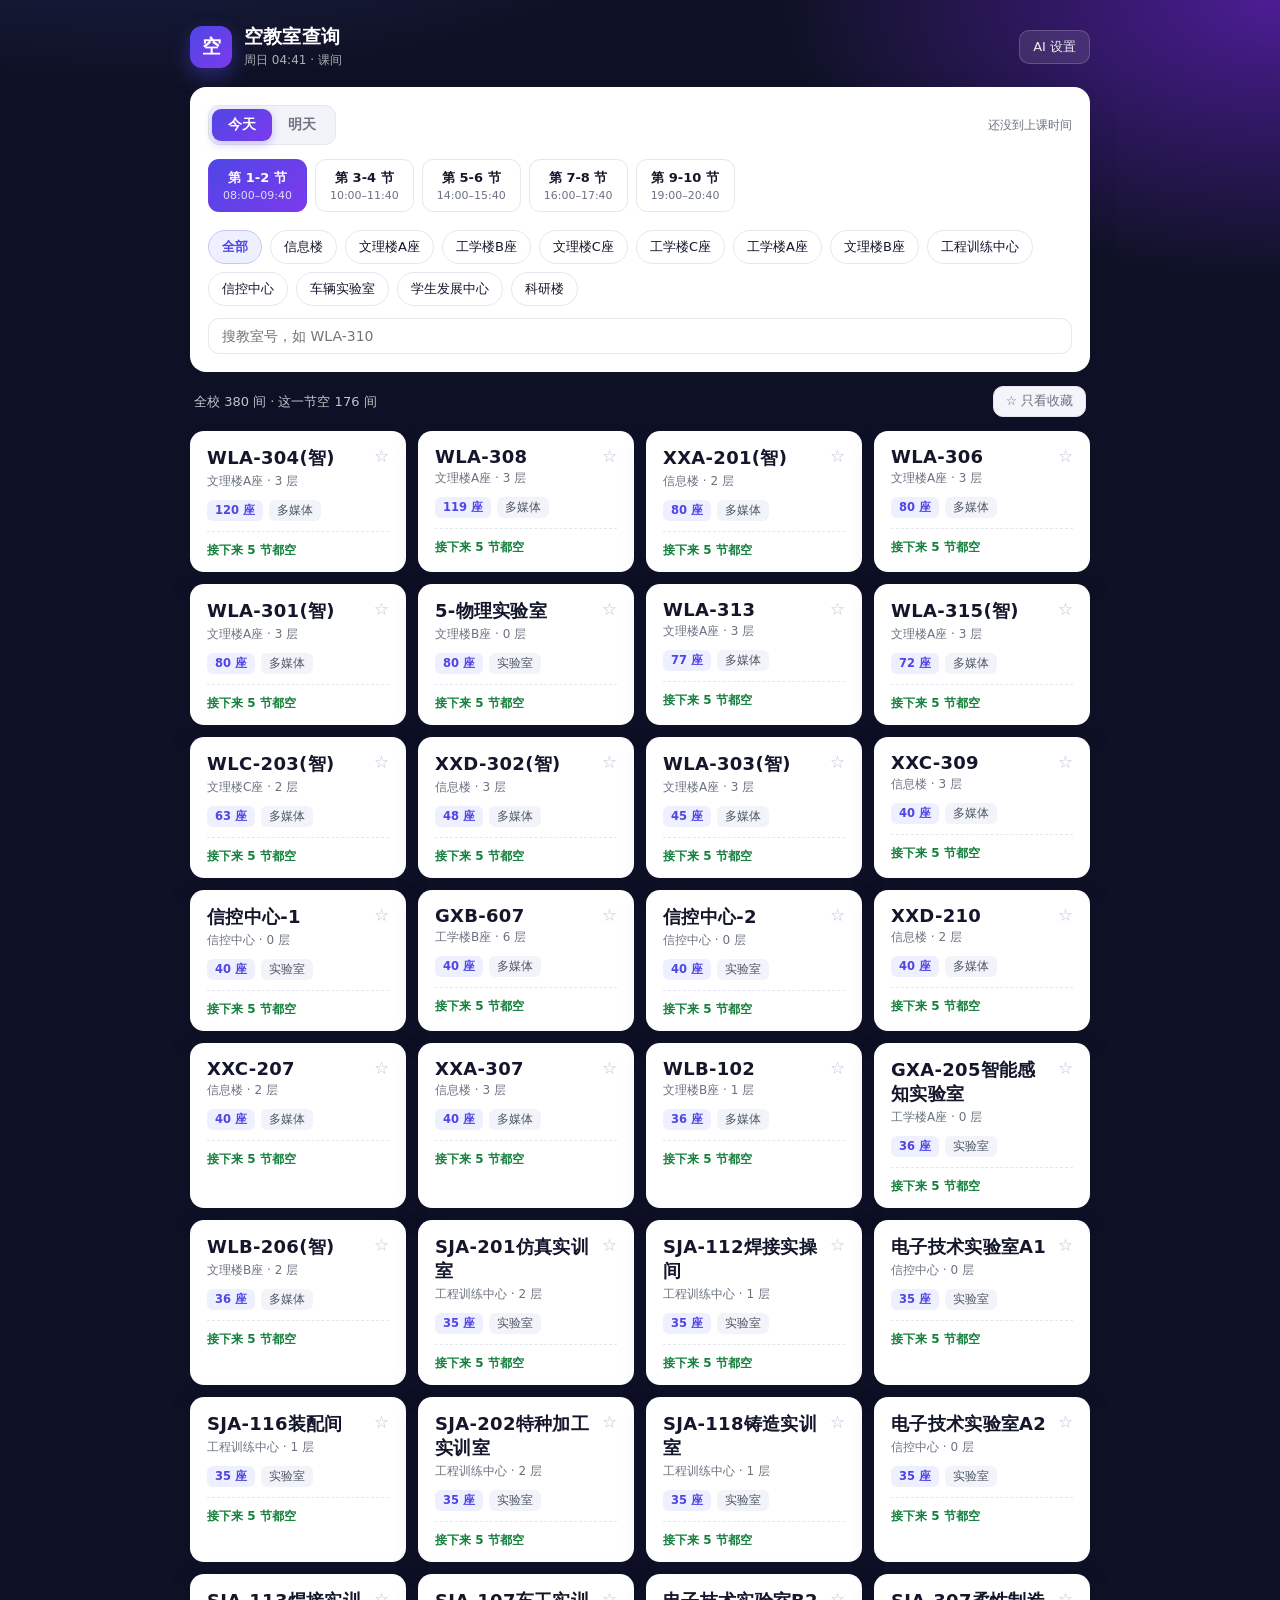
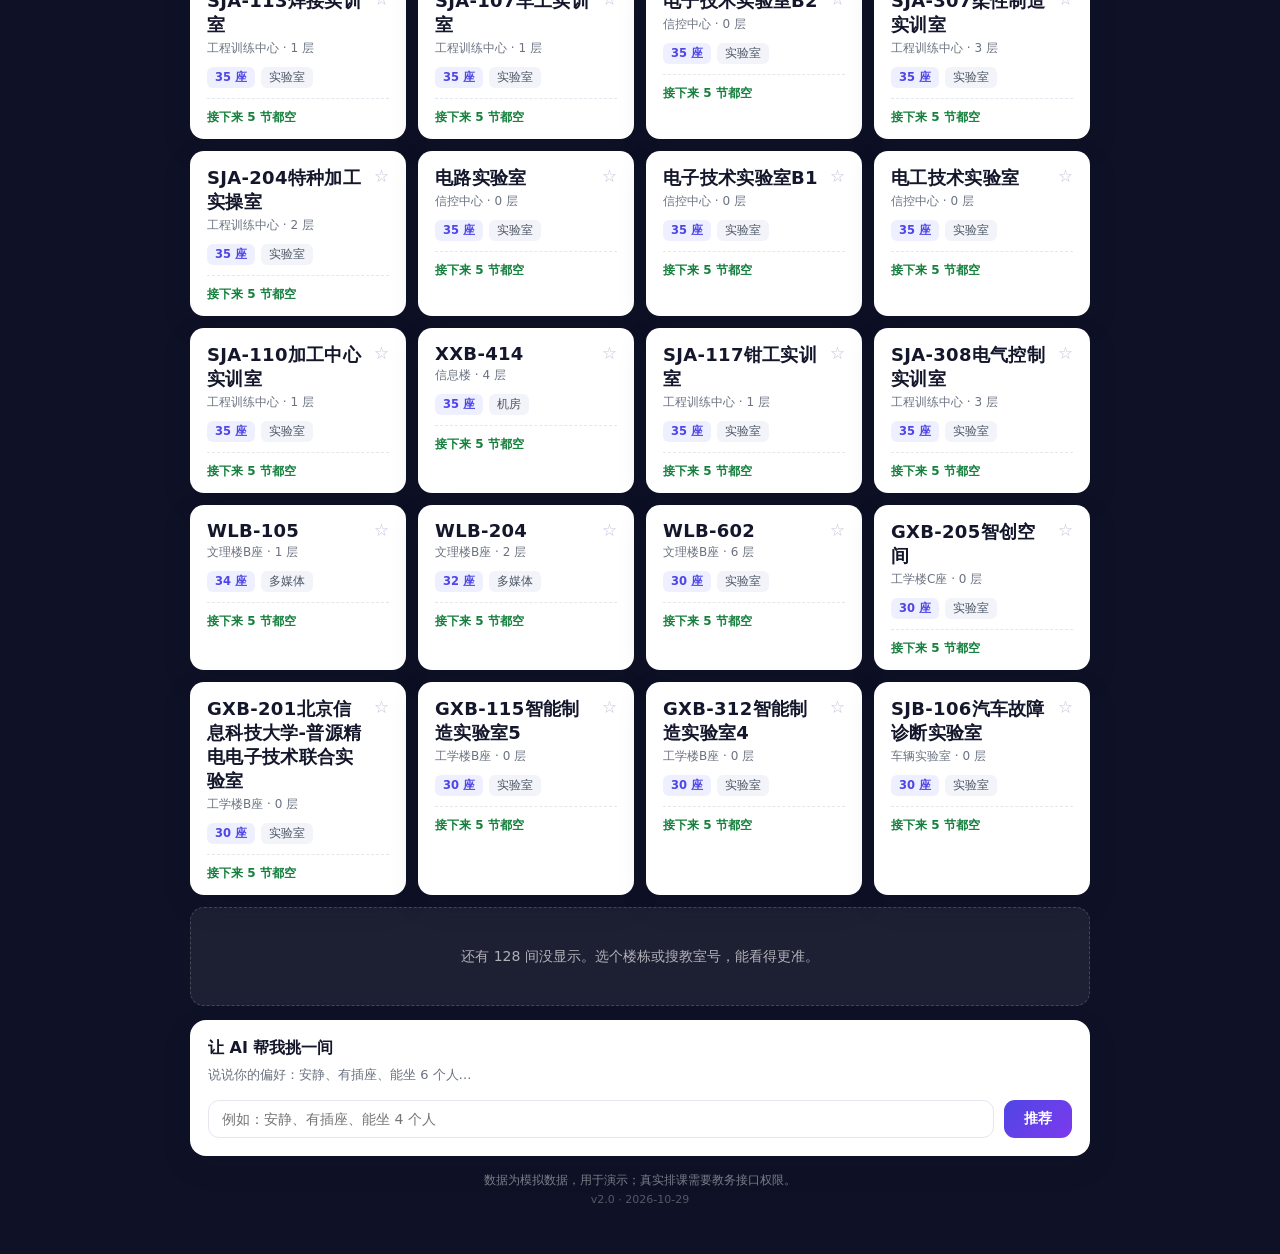
==== commit 61725a8e: "接入沙河校区真实教室数据：380 间 12 栋，77 间本周无课" ====
--- a/空教室查询-单文件版.html
+++ b/空教室查询-单文件版.html
@@ -608,10 +608,10 @@
   <!-- AI 设置弹层 -->
   <div id="settingsModal" class="modal" hidden>
     <div class="modal-box" role="dialog" aria-modal="true" aria-labelledby="settingsTitle">
-      <h3 id="settingsTitle">连接 AI 接口</h3>
+      <h3 id="settingsTitle">AI 设置（平时不用动）</h3>
       <p class="hint">
-        默认填 DeepSeek 的兼容接口。Key 只存本机浏览器，<strong>不要写进代码、也不要发给别人</strong>。
-        留空则用「本地推荐」，不联网也能演示。
+        站点已经接了<strong>服务端代理</strong>：Key 存在服务器上，浏览器里没有，评委打开就能用，不需要在这里填任何东西。
+        下面这个输入框只给「本地调试、没有服务端」的情况用，填了也只存在你自己的浏览器里。
       </p>
 
       <label class="field">
@@ -625,7 +625,7 @@
       </label>
 
       <label class="field">
-        <span>API Key</span>
+        <span>自己的 API Key（选填）</span>
         <input id="cfgKey" type="password" placeholder="sk-..." autocomplete="off" />
       </label>
 
@@ -636,6 +636,3879 @@
     </div>
   </div>
 
+  <script>
+/* 由 tools/import_rooms.py 从教务处导出生成，勿手改 */
+window.REAL_ROOMS = {
+ "campus": "沙河校区",
+ "source": "教务处导出教室列表（是否存在排课为导出时的快照）",
+ "generated": "2026-11-03",
+ "buildings": [
+  {
+   "id": "b1",
+   "name": "信息楼",
+   "count": 128
+  },
+  {
+   "id": "b2",
+   "name": "文理楼A座",
+   "count": 55
+  },
+  {
+   "id": "b3",
+   "name": "工学楼B座",
+   "count": 50
+  },
+  {
+   "id": "b4",
+   "name": "文理楼C座",
+   "count": 40
+  },
+  {
+   "id": "b5",
+   "name": "工学楼C座",
+   "count": 35
+  },
+  {
+   "id": "b6",
+   "name": "工学楼A座",
+   "count": 19
+  },
+  {
+   "id": "b7",
+   "name": "文理楼B座",
+   "count": 17
+  },
+  {
+   "id": "b8",
+   "name": "工程训练中心",
+   "count": 13
+  },
+  {
+   "id": "b9",
+   "name": "信控中心",
+   "count": 8
+  },
+  {
+   "id": "b10",
+   "name": "车辆实验室",
+   "count": 8
+  },
+  {
+   "id": "b11",
+   "name": "学生发展中心",
+   "count": 5
+  },
+  {
+   "id": "b12",
+   "name": "科研楼",
+   "count": 2
+  }
+ ],
+ "rooms": [
+  {
+   "id": "SJA-201仿真实训室",
+   "b": "b8",
+   "floor": 2,
+   "seats": 35,
+   "tags": [
+    "实验室"
+   ],
+   "hasClass": false
+  },
+  {
+   "id": "SJA-112焊接实操间",
+   "b": "b8",
+   "floor": 1,
+   "seats": 35,
+   "tags": [
+    "实验室"
+   ],
+   "hasClass": false
+  },
+  {
+   "id": "WLA-506",
+   "b": "b2",
+   "floor": 5,
+   "seats": 121,
+   "tags": [
+    "多媒体"
+   ],
+   "hasClass": true
+  },
+  {
+   "id": "WLC-210(语)",
+   "b": "b4",
+   "floor": 2,
+   "seats": 40,
+   "tags": [
+    "语音室"
+   ],
+   "hasClass": true
+  },
+  {
+   "id": "WLC-116",
+   "b": "b4",
+   "floor": 1,
+   "seats": 40,
+   "tags": [
+    "多媒体"
+   ],
+   "hasClass": true
+  },
+  {
+   "id": "XXD-207(智)",
+   "b": "b1",
+   "floor": 2,
+   "seats": 80,
+   "tags": [
+    "多媒体"
+   ],
+   "hasClass": true
+  },
+  {
+   "id": "XXA-306",
+   "b": "b1",
+   "floor": 3,
+   "seats": 40,
+   "tags": [
+    "多媒体"
+   ],
+   "hasClass": true
+  },
+  {
+   "id": "电子技术实验室A1",
+   "b": "b9",
+   "floor": 0,
+   "seats": 35,
+   "tags": [
+    "实验室"
+   ],
+   "hasClass": false
+  },
+  {
+   "id": "XXD-205",
+   "b": "b1",
+   "floor": 2,
+   "seats": 120,
+   "tags": [
+    "多媒体"
+   ],
+   "hasClass": true
+  },
+  {
+   "id": "WLA-504",
+   "b": "b2",
+   "floor": 5,
+   "seats": 40,
+   "tags": [
+    "多媒体"
+   ],
+   "hasClass": true
+  },
+  {
+   "id": "WLC-303(语)",
+   "b": "b4",
+   "floor": 3,
+   "seats": 40,
+   "tags": [
+    "语音室"
+   ],
+   "hasClass": true
+  },
+  {
+   "id": "WLA-107",
+   "b": "b2",
+   "floor": 1,
+   "seats": 318,
+   "tags": [
+    "多媒体"
+   ],
+   "hasClass": true
+  },
+  {
+   "id": "WLA-312",
+   "b": "b2",
+   "floor": 3,
+   "seats": 231,
+   "tags": [
+    "多媒体"
+   ],
+   "hasClass": true
+  },
+  {
+   "id": "WLA-602",
+   "b": "b2",
+   "floor": 6,
+   "seats": 44,
+   "tags": [
+    "多媒体"
+   ],
+   "hasClass": true
+  },
+  {
+   "id": "WLA-402(智)",
+   "b": "b2",
+   "floor": 4,
+   "seats": 38,
+   "tags": [
+    "多媒体"
+   ],
+   "hasClass": true
+  },
+  {
+   "id": "WLA-213",
+   "b": "b2",
+   "floor": 2,
+   "seats": 240,
+   "tags": [
+    "多媒体"
+   ],
+   "hasClass": true
+  },
+  {
+   "id": "WLA-103(智)",
+   "b": "b2",
+   "floor": 1,
+   "seats": 80,
+   "tags": [
+    "多媒体"
+   ],
+   "hasClass": true
+  },
+  {
+   "id": "XXC-105",
+   "b": "b1",
+   "floor": 1,
+   "seats": 120,
+   "tags": [
+    "多媒体"
+   ],
+   "hasClass": true
+  },
+  {
+   "id": "SJA-116装配间",
+   "b": "b8",
+   "floor": 1,
+   "seats": 35,
+   "tags": [
+    "实验室"
+   ],
+   "hasClass": false
+  },
+  {
+   "id": "XXC-309",
+   "b": "b1",
+   "floor": 3,
+   "seats": 40,
+   "tags": [
+    "多媒体"
+   ],
+   "hasClass": false
+  },
+  {
+   "id": "WLA-101(智)",
+   "b": "b2",
+   "floor": 1,
+   "seats": 80,
+   "tags": [
+    "多媒体"
+   ],
+   "hasClass": true
+  },
+  {
+   "id": "WLB-602",
+   "b": "b7",
+   "floor": 6,
+   "seats": 30,
+   "tags": [
+    "实验室"
+   ],
+   "hasClass": false
+  },
+  {
+   "id": "XXB-603",
+   "b": "b1",
+   "floor": 6,
+   "seats": 70,
+   "tags": [
+    "机房"
+   ],
+   "hasClass": true
+  },
+  {
+   "id": "WLA-313",
+   "b": "b2",
+   "floor": 3,
+   "seats": 77,
+   "tags": [
+    "多媒体"
+   ],
+   "hasClass": false
+  },
+  {
+   "id": "GXB-308(制图室)",
+   "b": "b3",
+   "floor": 3,
+   "seats": 41,
+   "tags": [
+    "制图室"
+   ],
+   "hasClass": true
+  },
+  {
+   "id": "WLC-310(语)",
+   "b": "b4",
+   "floor": 3,
+   "seats": 40,
+   "tags": [
+    "语音室"
+   ],
+   "hasClass": true
+  },
+  {
+   "id": "WLC-311(语)",
+   "b": "b4",
+   "floor": 3,
+   "seats": 36,
+   "tags": [
+    "语音室"
+   ],
+   "hasClass": true
+  },
+  {
+   "id": "WLC-205(语)",
+   "b": "b4",
+   "floor": 2,
+   "seats": 40,
+   "tags": [
+    "语音室"
+   ],
+   "hasClass": true
+  },
+  {
+   "id": "WLC-114",
+   "b": "b4",
+   "floor": 1,
+   "seats": 40,
+   "tags": [
+    "多媒体"
+   ],
+   "hasClass": true
+  },
+  {
+   "id": "WLC-103",
+   "b": "b4",
+   "floor": 1,
+   "seats": 80,
+   "tags": [
+    "多媒体"
+   ],
+   "hasClass": true
+  },
+  {
+   "id": "WLC-313(语)",
+   "b": "b4",
+   "floor": 3,
+   "seats": 36,
+   "tags": [
+    "语音室"
+   ],
+   "hasClass": true
+  },
+  {
+   "id": "信控中心-1",
+   "b": "b9",
+   "floor": 0,
+   "seats": 40,
+   "tags": [
+    "实验室"
+   ],
+   "hasClass": false
+  },
+  {
+   "id": "XXB-404",
+   "b": "b1",
+   "floor": 4,
+   "seats": 119,
+   "tags": [
+    "机房"
+   ],
+   "hasClass": true
+  },
+  {
+   "id": "WLA-212",
+   "b": "b2",
+   "floor": 2,
+   "seats": 330,
+   "tags": [
+    "多媒体"
+   ],
+   "hasClass": true
+  },
+  {
+   "id": "XXB-402",
+   "b": "b1",
+   "floor": 4,
+   "seats": 64,
+   "tags": [
+    "机房"
+   ],
+   "hasClass": true
+  },
+  {
+   "id": "XXC-109",
+   "b": "b1",
+   "floor": 1,
+   "seats": 40,
+   "tags": [
+    "多媒体"
+   ],
+   "hasClass": true
+  },
+  {
+   "id": "XXB-203",
+   "b": "b1",
+   "floor": 2,
+   "seats": 40,
+   "tags": [
+    "多媒体"
+   ],
+   "hasClass": true
+  },
+  {
+   "id": "XXD-209",
+   "b": "b1",
+   "floor": 2,
+   "seats": 40,
+   "tags": [
+    "多媒体"
+   ],
+   "hasClass": true
+  },
+  {
+   "id": "SJA-202特种加工实训室",
+   "b": "b8",
+   "floor": 2,
+   "seats": 35,
+   "tags": [
+    "实验室"
+   ],
+   "hasClass": false
+  },
+  {
+   "id": "WLA-308",
+   "b": "b2",
+   "floor": 3,
+   "seats": 119,
+   "tags": [
+    "多媒体"
+   ],
+   "hasClass": false
+  },
+  {
+   "id": "XXB-407",
+   "b": "b1",
+   "floor": 4,
+   "seats": 100,
+   "tags": [
+    "机房"
+   ],
+   "hasClass": true
+  },
+  {
+   "id": "XXB-102",
+   "b": "b1",
+   "floor": 1,
+   "seats": 38,
+   "tags": [
+    "多媒体"
+   ],
+   "hasClass": true
+  },
+  {
+   "id": "WLA-210",
+   "b": "b2",
+   "floor": 2,
+   "seats": 40,
+   "tags": [
+    "多媒体"
+   ],
+   "hasClass": true
+  },
+  {
+   "id": "WLC-104",
+   "b": "b4",
+   "floor": 1,
+   "seats": 40,
+   "tags": [
+    "多媒体"
+   ],
+   "hasClass": true
+  },
+  {
+   "id": "WLB-102",
+   "b": "b7",
+   "floor": 1,
+   "seats": 36,
+   "tags": [
+    "多媒体"
+   ],
+   "hasClass": false
+  },
+  {
+   "id": "WLA-304(智)",
+   "b": "b2",
+   "floor": 3,
+   "seats": 120,
+   "tags": [
+    "多媒体"
+   ],
+   "hasClass": false
+  },
+  {
+   "id": "XXB-615",
+   "b": "b1",
+   "floor": 6,
+   "seats": 70,
+   "tags": [
+    "机房"
+   ],
+   "hasClass": true
+  },
+  {
+   "id": "WLA-509",
+   "b": "b2",
+   "floor": 5,
+   "seats": 73,
+   "tags": [
+    "多媒体"
+   ],
+   "hasClass": true
+  },
+  {
+   "id": "WLC-314(语)",
+   "b": "b4",
+   "floor": 3,
+   "seats": 36,
+   "tags": [
+    "语音室"
+   ],
+   "hasClass": true
+  },
+  {
+   "id": "WLC-304(语)",
+   "b": "b4",
+   "floor": 3,
+   "seats": 40,
+   "tags": [
+    "语音室"
+   ],
+   "hasClass": true
+  },
+  {
+   "id": "XXC-209",
+   "b": "b1",
+   "floor": 2,
+   "seats": 40,
+   "tags": [
+    "多媒体"
+   ],
+   "hasClass": true
+  },
+  {
+   "id": "SJA-118铸造实训室",
+   "b": "b8",
+   "floor": 1,
+   "seats": 35,
+   "tags": [
+    "实验室"
+   ],
+   "hasClass": false
+  },
+  {
+   "id": "WLC-107",
+   "b": "b4",
+   "floor": 1,
+   "seats": 40,
+   "tags": [
+    "多媒体"
+   ],
+   "hasClass": true
+  },
+  {
+   "id": "WLA-512",
+   "b": "b2",
+   "floor": 5,
+   "seats": 80,
+   "tags": [
+    "多媒体"
+   ],
+   "hasClass": true
+  },
+  {
+   "id": "学生发展中心207",
+   "b": "b11",
+   "floor": 2,
+   "seats": 80,
+   "tags": [
+    "普通教室"
+   ],
+   "hasClass": true
+  },
+  {
+   "id": "XXD-202(智)",
+   "b": "b1",
+   "floor": 2,
+   "seats": 80,
+   "tags": [
+    "多媒体"
+   ],
+   "hasClass": true
+  },
+  {
+   "id": "WLA-203",
+   "b": "b2",
+   "floor": 2,
+   "seats": 78,
+   "tags": [
+    "多媒体"
+   ],
+   "hasClass": true
+  },
+  {
+   "id": "电子技术实验室A2",
+   "b": "b9",
+   "floor": 0,
+   "seats": 35,
+   "tags": [
+    "实验室"
+   ],
+   "hasClass": false
+  },
+  {
+   "id": "WLC-101",
+   "b": "b4",
+   "floor": 1,
+   "seats": 80,
+   "tags": [
+    "多媒体"
+   ],
+   "hasClass": true
+  },
+  {
+   "id": "WLA-502",
+   "b": "b2",
+   "floor": 5,
+   "seats": 35,
+   "tags": [
+    "多媒体"
+   ],
+   "hasClass": true
+  },
+  {
+   "id": "WLA-410",
+   "b": "b2",
+   "floor": 4,
+   "seats": 157,
+   "tags": [
+    "多媒体"
+   ],
+   "hasClass": true
+  },
+  {
+   "id": "XXB-614",
+   "b": "b1",
+   "floor": 6,
+   "seats": 70,
+   "tags": [
+    "机房"
+   ],
+   "hasClass": true
+  },
+  {
+   "id": "XXD-407",
+   "b": "b1",
+   "floor": 4,
+   "seats": 70,
+   "tags": [
+    "机房"
+   ],
+   "hasClass": true
+  },
+  {
+   "id": "XXB-605",
+   "b": "b1",
+   "floor": 6,
+   "seats": 105,
+   "tags": [
+    "机房"
+   ],
+   "hasClass": true
+  },
+  {
+   "id": "WLC-118",
+   "b": "b4",
+   "floor": 1,
+   "seats": 40,
+   "tags": [
+    "多媒体"
+   ],
+   "hasClass": true
+  },
+  {
+   "id": "XXD-201",
+   "b": "b1",
+   "floor": 2,
+   "seats": 80,
+   "tags": [
+    "多媒体"
+   ],
+   "hasClass": true
+  },
+  {
+   "id": "XXB-607",
+   "b": "b1",
+   "floor": 6,
+   "seats": 93,
+   "tags": [
+    "机房"
+   ],
+   "hasClass": true
+  },
+  {
+   "id": "WLC-206(语)",
+   "b": "b4",
+   "floor": 2,
+   "seats": 40,
+   "tags": [
+    "语音室"
+   ],
+   "hasClass": true
+  },
+  {
+   "id": "WLC-306(语)",
+   "b": "b4",
+   "floor": 3,
+   "seats": 40,
+   "tags": [
+    "语音室"
+   ],
+   "hasClass": true
+  },
+  {
+   "id": "WLA-106",
+   "b": "b2",
+   "floor": 1,
+   "seats": 40,
+   "tags": [
+    "多媒体"
+   ],
+   "hasClass": true
+  },
+  {
+   "id": "WLC-203(智)",
+   "b": "b4",
+   "floor": 2,
+   "seats": 63,
+   "tags": [
+    "多媒体"
+   ],
+   "hasClass": false
+  },
+  {
+   "id": "XXC-308",
+   "b": "b1",
+   "floor": 3,
+   "seats": 40,
+   "tags": [
+    "多媒体"
+   ],
+   "hasClass": true
+  },
+  {
+   "id": "WLA-507",
+   "b": "b2",
+   "floor": 5,
+   "seats": 118,
+   "tags": [
+    "多媒体"
+   ],
+   "hasClass": true
+  },
+  {
+   "id": "XXC-101",
+   "b": "b1",
+   "floor": 1,
+   "seats": 80,
+   "tags": [
+    "多媒体"
+   ],
+   "hasClass": true
+  },
+  {
+   "id": "XXA-301(智)",
+   "b": "b1",
+   "floor": 3,
+   "seats": 46,
+   "tags": [
+    "多媒体"
+   ],
+   "hasClass": true
+  },
+  {
+   "id": "XXD-301",
+   "b": "b1",
+   "floor": 3,
+   "seats": 80,
+   "tags": [
+    "多媒体"
+   ],
+   "hasClass": true
+  },
+  {
+   "id": "XXD-302(智)",
+   "b": "b1",
+   "floor": 3,
+   "seats": 48,
+   "tags": [
+    "多媒体"
+   ],
+   "hasClass": false
+  },
+  {
+   "id": "XXC-302(智)",
+   "b": "b1",
+   "floor": 3,
+   "seats": 55,
+   "tags": [
+    "多媒体"
+   ],
+   "hasClass": true
+  },
+  {
+   "id": "XXA-202",
+   "b": "b1",
+   "floor": 2,
+   "seats": 80,
+   "tags": [
+    "多媒体"
+   ],
+   "hasClass": true
+  },
+  {
+   "id": "XXA-201(智)",
+   "b": "b1",
+   "floor": 2,
+   "seats": 80,
+   "tags": [
+    "多媒体"
+   ],
+   "hasClass": false
+  },
+  {
+   "id": "XXA-203(智)",
+   "b": "b1",
+   "floor": 2,
+   "seats": 80,
+   "tags": [
+    "多媒体"
+   ],
+   "hasClass": true
+  },
+  {
+   "id": "XXB-103",
+   "b": "b1",
+   "floor": 1,
+   "seats": 79,
+   "tags": [
+    "多媒体"
+   ],
+   "hasClass": true
+  },
+  {
+   "id": "XXD-101",
+   "b": "b1",
+   "floor": 1,
+   "seats": 141,
+   "tags": [
+    "多媒体"
+   ],
+   "hasClass": true
+  },
+  {
+   "id": "XXD-104",
+   "b": "b1",
+   "floor": 1,
+   "seats": 120,
+   "tags": [
+    "多媒体"
+   ],
+   "hasClass": true
+  },
+  {
+   "id": "XXD-103",
+   "b": "b1",
+   "floor": 1,
+   "seats": 120,
+   "tags": [
+    "多媒体"
+   ],
+   "hasClass": true
+  },
+  {
+   "id": "XXB-302",
+   "b": "b1",
+   "floor": 3,
+   "seats": 80,
+   "tags": [
+    "多媒体"
+   ],
+   "hasClass": true
+  },
+  {
+   "id": "XXC-211",
+   "b": "b1",
+   "floor": 2,
+   "seats": 80,
+   "tags": [
+    "多媒体"
+   ],
+   "hasClass": true
+  },
+  {
+   "id": "XXC-210",
+   "b": "b1",
+   "floor": 2,
+   "seats": 80,
+   "tags": [
+    "多媒体"
+   ],
+   "hasClass": true
+  },
+  {
+   "id": "XXD-306",
+   "b": "b1",
+   "floor": 3,
+   "seats": 80,
+   "tags": [
+    "多媒体"
+   ],
+   "hasClass": true
+  },
+  {
+   "id": "XXD-305",
+   "b": "b1",
+   "floor": 3,
+   "seats": 80,
+   "tags": [
+    "多媒体"
+   ],
+   "hasClass": true
+  },
+  {
+   "id": "XXC-102",
+   "b": "b1",
+   "floor": 1,
+   "seats": 80,
+   "tags": [
+    "多媒体"
+   ],
+   "hasClass": true
+  },
+  {
+   "id": "XXB-101",
+   "b": "b1",
+   "floor": 1,
+   "seats": 141,
+   "tags": [
+    "多媒体"
+   ],
+   "hasClass": true
+  },
+  {
+   "id": "XXC-110",
+   "b": "b1",
+   "floor": 1,
+   "seats": 141,
+   "tags": [
+    "多媒体"
+   ],
+   "hasClass": true
+  },
+  {
+   "id": "XXA-101",
+   "b": "b1",
+   "floor": 1,
+   "seats": 141,
+   "tags": [
+    "多媒体"
+   ],
+   "hasClass": true
+  },
+  {
+   "id": "XXC-304",
+   "b": "b1",
+   "floor": 3,
+   "seats": 120,
+   "tags": [
+    "多媒体"
+   ],
+   "hasClass": true
+  },
+  {
+   "id": "XXC-305",
+   "b": "b1",
+   "floor": 3,
+   "seats": 120,
+   "tags": [
+    "多媒体"
+   ],
+   "hasClass": true
+  },
+  {
+   "id": "XXC-306",
+   "b": "b1",
+   "floor": 3,
+   "seats": 120,
+   "tags": [
+    "多媒体"
+   ],
+   "hasClass": true
+  },
+  {
+   "id": "XXB-305",
+   "b": "b1",
+   "floor": 3,
+   "seats": 120,
+   "tags": [
+    "多媒体"
+   ],
+   "hasClass": true
+  },
+  {
+   "id": "XXB-306",
+   "b": "b1",
+   "floor": 3,
+   "seats": 120,
+   "tags": [
+    "多媒体"
+   ],
+   "hasClass": true
+  },
+  {
+   "id": "XXB-205",
+   "b": "b1",
+   "floor": 2,
+   "seats": 120,
+   "tags": [
+    "多媒体"
+   ],
+   "hasClass": true
+  },
+  {
+   "id": "XXB-206",
+   "b": "b1",
+   "floor": 2,
+   "seats": 108,
+   "tags": [
+    "多媒体"
+   ],
+   "hasClass": true
+  },
+  {
+   "id": "XXA-206",
+   "b": "b1",
+   "floor": 2,
+   "seats": 108,
+   "tags": [
+    "多媒体"
+   ],
+   "hasClass": true
+  },
+  {
+   "id": "XXD-206",
+   "b": "b1",
+   "floor": 2,
+   "seats": 120,
+   "tags": [
+    "多媒体"
+   ],
+   "hasClass": true
+  },
+  {
+   "id": "XXB-104",
+   "b": "b1",
+   "floor": 1,
+   "seats": 108,
+   "tags": [
+    "多媒体"
+   ],
+   "hasClass": true
+  },
+  {
+   "id": "XXB-105",
+   "b": "b1",
+   "floor": 1,
+   "seats": 108,
+   "tags": [
+    "多媒体"
+   ],
+   "hasClass": true
+  },
+  {
+   "id": "XXA-105",
+   "b": "b1",
+   "floor": 1,
+   "seats": 108,
+   "tags": [
+    "多媒体"
+   ],
+   "hasClass": true
+  },
+  {
+   "id": "XXC-310",
+   "b": "b1",
+   "floor": 3,
+   "seats": 80,
+   "tags": [
+    "多媒体"
+   ],
+   "hasClass": true
+  },
+  {
+   "id": "XXC-311",
+   "b": "b1",
+   "floor": 3,
+   "seats": 80,
+   "tags": [
+    "多媒体"
+   ],
+   "hasClass": true
+  },
+  {
+   "id": "XXB-301",
+   "b": "b1",
+   "floor": 3,
+   "seats": 80,
+   "tags": [
+    "多媒体"
+   ],
+   "hasClass": true
+  },
+  {
+   "id": "XXC-301",
+   "b": "b1",
+   "floor": 3,
+   "seats": 80,
+   "tags": [
+    "多媒体"
+   ],
+   "hasClass": true
+  },
+  {
+   "id": "XXC-303",
+   "b": "b1",
+   "floor": 3,
+   "seats": 80,
+   "tags": [
+    "多媒体"
+   ],
+   "hasClass": true
+  },
+  {
+   "id": "XXB-304(智)",
+   "b": "b1",
+   "floor": 3,
+   "seats": 60,
+   "tags": [
+    "多媒体"
+   ],
+   "hasClass": true
+  },
+  {
+   "id": "XXA-305",
+   "b": "b1",
+   "floor": 3,
+   "seats": 80,
+   "tags": [
+    "多媒体"
+   ],
+   "hasClass": true
+  },
+  {
+   "id": "XXD-307",
+   "b": "b1",
+   "floor": 3,
+   "seats": 80,
+   "tags": [
+    "多媒体"
+   ],
+   "hasClass": true
+  },
+  {
+   "id": "XXB-202",
+   "b": "b1",
+   "floor": 2,
+   "seats": 80,
+   "tags": [
+    "多媒体"
+   ],
+   "hasClass": true
+  },
+  {
+   "id": "XXB-201",
+   "b": "b1",
+   "floor": 2,
+   "seats": 80,
+   "tags": [
+    "多媒体"
+   ],
+   "hasClass": true
+  },
+  {
+   "id": "XXC-201",
+   "b": "b1",
+   "floor": 2,
+   "seats": 79,
+   "tags": [
+    "多媒体"
+   ],
+   "hasClass": true
+  },
+  {
+   "id": "XXC-203",
+   "b": "b1",
+   "floor": 2,
+   "seats": 80,
+   "tags": [
+    "多媒体"
+   ],
+   "hasClass": true
+  },
+  {
+   "id": "XXC-202",
+   "b": "b1",
+   "floor": 2,
+   "seats": 80,
+   "tags": [
+    "多媒体"
+   ],
+   "hasClass": true
+  },
+  {
+   "id": "XXB-204",
+   "b": "b1",
+   "floor": 2,
+   "seats": 80,
+   "tags": [
+    "多媒体"
+   ],
+   "hasClass": true
+  },
+  {
+   "id": "GXC-312",
+   "b": "b5",
+   "floor": 3,
+   "seats": 80,
+   "tags": [
+    "多媒体"
+   ],
+   "hasClass": true
+  },
+  {
+   "id": "GXC-313",
+   "b": "b5",
+   "floor": 3,
+   "seats": 108,
+   "tags": [
+    "多媒体"
+   ],
+   "hasClass": true
+  },
+  {
+   "id": "GXC-213",
+   "b": "b5",
+   "floor": 2,
+   "seats": 40,
+   "tags": [
+    "多媒体"
+   ],
+   "hasClass": true
+  },
+  {
+   "id": "GXC-211",
+   "b": "b5",
+   "floor": 2,
+   "seats": 80,
+   "tags": [
+    "多媒体"
+   ],
+   "hasClass": true
+  },
+  {
+   "id": "GXC-210",
+   "b": "b5",
+   "floor": 2,
+   "seats": 40,
+   "tags": [
+    "多媒体"
+   ],
+   "hasClass": true
+  },
+  {
+   "id": "GXC-209",
+   "b": "b5",
+   "floor": 2,
+   "seats": 80,
+   "tags": [
+    "多媒体"
+   ],
+   "hasClass": true
+  },
+  {
+   "id": "GXC-208",
+   "b": "b5",
+   "floor": 2,
+   "seats": 80,
+   "tags": [
+    "多媒体"
+   ],
+   "hasClass": true
+  },
+  {
+   "id": "GXC-110",
+   "b": "b5",
+   "floor": 1,
+   "seats": 96,
+   "tags": [
+    "多媒体"
+   ],
+   "hasClass": true
+  },
+  {
+   "id": "GXC-108",
+   "b": "b5",
+   "floor": 1,
+   "seats": 96,
+   "tags": [
+    "多媒体"
+   ],
+   "hasClass": true
+  },
+  {
+   "id": "GXC-107",
+   "b": "b5",
+   "floor": 1,
+   "seats": 80,
+   "tags": [
+    "多媒体"
+   ],
+   "hasClass": true
+  },
+  {
+   "id": "GXC-106(智)",
+   "b": "b5",
+   "floor": 1,
+   "seats": 80,
+   "tags": [
+    "多媒体"
+   ],
+   "hasClass": true
+  },
+  {
+   "id": "GXC-105",
+   "b": "b5",
+   "floor": 1,
+   "seats": 134,
+   "tags": [
+    "多媒体"
+   ],
+   "hasClass": true
+  },
+  {
+   "id": "GXC-104",
+   "b": "b5",
+   "floor": 1,
+   "seats": 40,
+   "tags": [
+    "多媒体"
+   ],
+   "hasClass": true
+  },
+  {
+   "id": "GXC-103",
+   "b": "b5",
+   "floor": 1,
+   "seats": 128,
+   "tags": [
+    "多媒体"
+   ],
+   "hasClass": true
+  },
+  {
+   "id": "GXB-607",
+   "b": "b3",
+   "floor": 6,
+   "seats": 40,
+   "tags": [
+    "多媒体"
+   ],
+   "hasClass": true
+  },
+  {
+   "id": "GXB-609",
+   "b": "b3",
+   "floor": 6,
+   "seats": 40,
+   "tags": [
+    "多媒体"
+   ],
+   "hasClass": true
+  },
+  {
+   "id": "GXB-611",
+   "b": "b3",
+   "floor": 6,
+   "seats": 40,
+   "tags": [
+    "多媒体"
+   ],
+   "hasClass": true
+  },
+  {
+   "id": "GXB-503",
+   "b": "b3",
+   "floor": 5,
+   "seats": 80,
+   "tags": [
+    "多媒体"
+   ],
+   "hasClass": true
+  },
+  {
+   "id": "GXB-505",
+   "b": "b3",
+   "floor": 5,
+   "seats": 80,
+   "tags": [
+    "多媒体"
+   ],
+   "hasClass": true
+  },
+  {
+   "id": "GXB-410",
+   "b": "b3",
+   "floor": 4,
+   "seats": 125,
+   "tags": [
+    "多媒体"
+   ],
+   "hasClass": true
+  },
+  {
+   "id": "GXB-408",
+   "b": "b3",
+   "floor": 4,
+   "seats": 121,
+   "tags": [
+    "多媒体"
+   ],
+   "hasClass": true
+  },
+  {
+   "id": "GXB-406",
+   "b": "b3",
+   "floor": 4,
+   "seats": 125,
+   "tags": [
+    "多媒体"
+   ],
+   "hasClass": true
+  },
+  {
+   "id": "GXB-207",
+   "b": "b3",
+   "floor": 2,
+   "seats": 80,
+   "tags": [
+    "多媒体"
+   ],
+   "hasClass": true
+  },
+  {
+   "id": "GXB-208",
+   "b": "b3",
+   "floor": 2,
+   "seats": 80,
+   "tags": [
+    "多媒体"
+   ],
+   "hasClass": true
+  },
+  {
+   "id": "GXB-214(智)",
+   "b": "b3",
+   "floor": 2,
+   "seats": 80,
+   "tags": [
+    "多媒体"
+   ],
+   "hasClass": true
+  },
+  {
+   "id": "GXB-212",
+   "b": "b3",
+   "floor": 2,
+   "seats": 80,
+   "tags": [
+    "多媒体"
+   ],
+   "hasClass": true
+  },
+  {
+   "id": "GXB-213",
+   "b": "b3",
+   "floor": 2,
+   "seats": 40,
+   "tags": [
+    "多媒体"
+   ],
+   "hasClass": true
+  },
+  {
+   "id": "GXB-211",
+   "b": "b3",
+   "floor": 2,
+   "seats": 40,
+   "tags": [
+    "多媒体"
+   ],
+   "hasClass": true
+  },
+  {
+   "id": "GXA-301(智)",
+   "b": "b6",
+   "floor": 3,
+   "seats": 48,
+   "tags": [
+    "多媒体"
+   ],
+   "hasClass": true
+  },
+  {
+   "id": "GXA-308",
+   "b": "b6",
+   "floor": 3,
+   "seats": 116,
+   "tags": [
+    "多媒体"
+   ],
+   "hasClass": true
+  },
+  {
+   "id": "GXA-305",
+   "b": "b6",
+   "floor": 3,
+   "seats": 116,
+   "tags": [
+    "多媒体"
+   ],
+   "hasClass": true
+  },
+  {
+   "id": "GXA-306",
+   "b": "b6",
+   "floor": 3,
+   "seats": 80,
+   "tags": [
+    "多媒体"
+   ],
+   "hasClass": true
+  },
+  {
+   "id": "GXA-303",
+   "b": "b6",
+   "floor": 3,
+   "seats": 40,
+   "tags": [
+    "多媒体"
+   ],
+   "hasClass": true
+  },
+  {
+   "id": "GXA-309",
+   "b": "b6",
+   "floor": 3,
+   "seats": 40,
+   "tags": [
+    "多媒体"
+   ],
+   "hasClass": true
+  },
+  {
+   "id": "GXA-307",
+   "b": "b6",
+   "floor": 3,
+   "seats": 40,
+   "tags": [
+    "多媒体"
+   ],
+   "hasClass": true
+  },
+  {
+   "id": "WLB-411创新实验室",
+   "b": "b7",
+   "floor": 0,
+   "seats": 3,
+   "tags": [
+    "实验室"
+   ],
+   "hasClass": false
+  },
+  {
+   "id": "WLB-410硬件实验室",
+   "b": "b7",
+   "floor": 0,
+   "seats": 25,
+   "tags": [
+    "实验室"
+   ],
+   "hasClass": false
+  },
+  {
+   "id": "WLB-409软件实验室",
+   "b": "b7",
+   "floor": 0,
+   "seats": 31,
+   "tags": [
+    "实验室"
+   ],
+   "hasClass": true
+  },
+  {
+   "id": "WLB-408软硬件实验室",
+   "b": "b7",
+   "floor": 0,
+   "seats": 27,
+   "tags": [
+    "实验室"
+   ],
+   "hasClass": true
+  },
+  {
+   "id": "WLB-406软硬件实验室",
+   "b": "b7",
+   "floor": 0,
+   "seats": 27,
+   "tags": [
+    "实验室"
+   ],
+   "hasClass": true
+  },
+  {
+   "id": "WLC404数字编辑实训机房",
+   "b": "b4",
+   "floor": 0,
+   "seats": 35,
+   "tags": [
+    "机房"
+   ],
+   "hasClass": true
+  },
+  {
+   "id": "WLC402电子政务实训教室",
+   "b": "b4",
+   "floor": 0,
+   "seats": 65,
+   "tags": [
+    "机房"
+   ],
+   "hasClass": true
+  },
+  {
+   "id": "WLC401全媒体演播室",
+   "b": "b4",
+   "floor": 0,
+   "seats": 12,
+   "tags": [
+    "实验室"
+   ],
+   "hasClass": true
+  },
+  {
+   "id": "WLC406对白录音棚",
+   "b": "b4",
+   "floor": 0,
+   "seats": 6,
+   "tags": [
+    "实验室"
+   ],
+   "hasClass": false
+  },
+  {
+   "id": "WLC403音乐录音棚",
+   "b": "b4",
+   "floor": 0,
+   "seats": 8,
+   "tags": [
+    "实验室"
+   ],
+   "hasClass": false
+  },
+  {
+   "id": "XXC-403经济管理实验教学中心",
+   "b": "b1",
+   "floor": 0,
+   "seats": 1,
+   "tags": [
+    "实验室"
+   ],
+   "hasClass": false
+  },
+  {
+   "id": "XXC-410人力资源大数据智能决策实验室",
+   "b": "b1",
+   "floor": 0,
+   "seats": 48,
+   "tags": [
+    "机房"
+   ],
+   "hasClass": true
+  },
+  {
+   "id": "XXC-413生产仿真实验室",
+   "b": "b1",
+   "floor": 0,
+   "seats": 1,
+   "tags": [
+    "实验室"
+   ],
+   "hasClass": false
+  },
+  {
+   "id": "XXA-404微处理器与智能硬件实验室",
+   "b": "b1",
+   "floor": 0,
+   "seats": 36,
+   "tags": [
+    "实验室"
+   ],
+   "hasClass": true
+  },
+  {
+   "id": "XXA-402信息处理与计算机网络实验室",
+   "b": "b1",
+   "floor": 0,
+   "seats": 36,
+   "tags": [
+    "实验室"
+   ],
+   "hasClass": true
+  },
+  {
+   "id": "XXA-401电子设计开放实验室",
+   "b": "b1",
+   "floor": 0,
+   "seats": 20,
+   "tags": [
+    "实验室"
+   ],
+   "hasClass": true
+  },
+  {
+   "id": "XXA-408物联网基础实验室",
+   "b": "b1",
+   "floor": 0,
+   "seats": 32,
+   "tags": [
+    "实验室"
+   ],
+   "hasClass": true
+  },
+  {
+   "id": "XXA-406物联网创新实验室",
+   "b": "b1",
+   "floor": 0,
+   "seats": 28,
+   "tags": [
+    "实验室"
+   ],
+   "hasClass": true
+  },
+  {
+   "id": "XXA-415光通信实验",
+   "b": "b1",
+   "floor": 0,
+   "seats": 20,
+   "tags": [
+    "实验室"
+   ],
+   "hasClass": true
+  },
+  {
+   "id": "XXA-411通信工程综合实训",
+   "b": "b1",
+   "floor": 0,
+   "seats": 32,
+   "tags": [
+    "实验室"
+   ],
+   "hasClass": true
+  },
+  {
+   "id": "XXA-409通信工程基础实验",
+   "b": "b1",
+   "floor": 0,
+   "seats": 40,
+   "tags": [
+    "实验室"
+   ],
+   "hasClass": true
+  },
+  {
+   "id": "XXA-413微波射频实验",
+   "b": "b1",
+   "floor": 0,
+   "seats": 32,
+   "tags": [
+    "实验室"
+   ],
+   "hasClass": true
+  },
+  {
+   "id": "GXB-205智创空间",
+   "b": "b5",
+   "floor": 0,
+   "seats": 30,
+   "tags": [
+    "实验室"
+   ],
+   "hasClass": false
+  },
+  {
+   "id": "GXB-203多智能体协同控制实验室",
+   "b": "b5",
+   "floor": 0,
+   "seats": 18,
+   "tags": [
+    "实验室"
+   ],
+   "hasClass": false
+  },
+  {
+   "id": "GXB-202水下运动体感知融控实验室",
+   "b": "b3",
+   "floor": 0,
+   "seats": 24,
+   "tags": [
+    "实验室"
+   ],
+   "hasClass": false
+  },
+  {
+   "id": "GXB-201北京信息科技大学-普源精电电子技术联合实验室",
+   "b": "b3",
+   "floor": 0,
+   "seats": 30,
+   "tags": [
+    "实验室"
+   ],
+   "hasClass": false
+  },
+  {
+   "id": "GXB-303电子技术数智化实验室II",
+   "b": "b3",
+   "floor": 0,
+   "seats": 35,
+   "tags": [
+    "实验室"
+   ],
+   "hasClass": true
+  },
+  {
+   "id": "GXB-302电路分析实验室I",
+   "b": "b3",
+   "floor": 0,
+   "seats": 70,
+   "tags": [
+    "实验室"
+   ],
+   "hasClass": true
+  },
+  {
+   "id": "GXB-301电子技术数智化实验室I",
+   "b": "b3",
+   "floor": 0,
+   "seats": 70,
+   "tags": [
+    "实验室"
+   ],
+   "hasClass": true
+  },
+  {
+   "id": "GXB-403电子技术综合实验室II",
+   "b": "b3",
+   "floor": 0,
+   "seats": 70,
+   "tags": [
+    "实验室"
+   ],
+   "hasClass": true
+  },
+  {
+   "id": "GXC-408自动化学院创新创业基地",
+   "b": "b5",
+   "floor": 0,
+   "seats": 20,
+   "tags": [
+    "实验室"
+   ],
+   "hasClass": false
+  },
+  {
+   "id": "GXC-315智慧能源实验室",
+   "b": "b5",
+   "floor": 0,
+   "seats": 10,
+   "tags": [
+    "实验室"
+   ],
+   "hasClass": false
+  },
+  {
+   "id": "GXC-314人工智能算法实验室",
+   "b": "b5",
+   "floor": 0,
+   "seats": 10,
+   "tags": [
+    "实验室"
+   ],
+   "hasClass": false
+  },
+  {
+   "id": "GXC-311智能检测实验室",
+   "b": "b5",
+   "floor": 0,
+   "seats": 20,
+   "tags": [
+    "实验室"
+   ],
+   "hasClass": true
+  },
+  {
+   "id": "GXC-310虚拟现实实验室",
+   "b": "b5",
+   "floor": 0,
+   "seats": 20,
+   "tags": [
+    "实验室"
+   ],
+   "hasClass": false
+  },
+  {
+   "id": "GXC-309运动体导航与姿态控制实验室",
+   "b": "b5",
+   "floor": 0,
+   "seats": 50,
+   "tags": [
+    "实验室"
+   ],
+   "hasClass": true
+  },
+  {
+   "id": "GXC-308智慧物联实验室",
+   "b": "b5",
+   "floor": 0,
+   "seats": 10,
+   "tags": [
+    "实验室"
+   ],
+   "hasClass": false
+  },
+  {
+   "id": "GXC-307过程控制实验室",
+   "b": "b5",
+   "floor": 0,
+   "seats": 20,
+   "tags": [
+    "实验室"
+   ],
+   "hasClass": true
+  },
+  {
+   "id": "GXC-306复杂控制系统实验室",
+   "b": "b5",
+   "floor": 0,
+   "seats": 5,
+   "tags": [
+    "实验室"
+   ],
+   "hasClass": false
+  },
+  {
+   "id": "GXC-305智能机器人实验室",
+   "b": "b5",
+   "floor": 0,
+   "seats": 15,
+   "tags": [
+    "实验室"
+   ],
+   "hasClass": true
+  },
+  {
+   "id": "GXC-304逻辑控制实验室",
+   "b": "b5",
+   "floor": 0,
+   "seats": 20,
+   "tags": [
+    "实验室"
+   ],
+   "hasClass": true
+  },
+  {
+   "id": "GXC-303机器学习实验室",
+   "b": "b5",
+   "floor": 0,
+   "seats": 15,
+   "tags": [
+    "实验室"
+   ],
+   "hasClass": false
+  },
+  {
+   "id": "GXC-207自动化学院基础实验室",
+   "b": "b5",
+   "floor": 2,
+   "seats": 60,
+   "tags": [
+    "机房"
+   ],
+   "hasClass": true
+  },
+  {
+   "id": "GXC-206数据挖掘实验室",
+   "b": "b5",
+   "floor": 0,
+   "seats": 60,
+   "tags": [
+    "机房"
+   ],
+   "hasClass": true
+  },
+  {
+   "id": "GXC-205语义智能实验室",
+   "b": "b5",
+   "floor": 0,
+   "seats": 20,
+   "tags": [
+    "实验室"
+   ],
+   "hasClass": true
+  },
+  {
+   "id": "GXC-204罗克韦尔协同创新实验室",
+   "b": "b5",
+   "floor": 0,
+   "seats": 10,
+   "tags": [
+    "实验室"
+   ],
+   "hasClass": true
+  },
+  {
+   "id": "GXC-203电气传动实验室",
+   "b": "b5",
+   "floor": 0,
+   "seats": 20,
+   "tags": [
+    "实验室"
+   ],
+   "hasClass": true
+  },
+  {
+   "id": "GXC-111自动化学院AI通识实验室",
+   "b": "b5",
+   "floor": 0,
+   "seats": 10,
+   "tags": [
+    "实验室"
+   ],
+   "hasClass": false
+  },
+  {
+   "id": "GXC-102施耐德-北信科联合实验室",
+   "b": "b5",
+   "floor": 0,
+   "seats": 10,
+   "tags": [
+    "实验室"
+   ],
+   "hasClass": false
+  },
+  {
+   "id": "GXA-201大学生创新实践实验室",
+   "b": "b6",
+   "floor": 0,
+   "seats": 10,
+   "tags": [
+    "实验室"
+   ],
+   "hasClass": false
+  },
+  {
+   "id": "GXA-205智能感知实验室",
+   "b": "b6",
+   "floor": 0,
+   "seats": 36,
+   "tags": [
+    "实验室"
+   ],
+   "hasClass": false
+  },
+  {
+   "id": "GXA-204虚拟仪器与仿真实验室",
+   "b": "b6",
+   "floor": 0,
+   "seats": 39,
+   "tags": [
+    "实验室"
+   ],
+   "hasClass": true
+  },
+  {
+   "id": "GXA-203现代电子技术实验室",
+   "b": "b6",
+   "floor": 0,
+   "seats": 80,
+   "tags": [
+    "实验室"
+   ],
+   "hasClass": true
+  },
+  {
+   "id": "GXA-202微处理器技术实验室",
+   "b": "b6",
+   "floor": 0,
+   "seats": 34,
+   "tags": [
+    "实验室"
+   ],
+   "hasClass": true
+  },
+  {
+   "id": "GXA-105精密测量实验室",
+   "b": "b6",
+   "floor": 0,
+   "seats": 16,
+   "tags": [
+    "实验室"
+   ],
+   "hasClass": true
+  },
+  {
+   "id": "GXA-104传感技术实验室",
+   "b": "b6",
+   "floor": 0,
+   "seats": 68,
+   "tags": [
+    "实验室"
+   ],
+   "hasClass": true
+  },
+  {
+   "id": "GXA-103精密测量实验室",
+   "b": "b6",
+   "floor": 0,
+   "seats": 16,
+   "tags": [
+    "实验室"
+   ],
+   "hasClass": true
+  },
+  {
+   "id": "GXA-102精密测量实验室",
+   "b": "b6",
+   "floor": 0,
+   "seats": 10,
+   "tags": [
+    "实验室"
+   ],
+   "hasClass": false
+  },
+  {
+   "id": "GXA-108光学实训实验室",
+   "b": "b6",
+   "floor": 0,
+   "seats": 20,
+   "tags": [
+    "实验室"
+   ],
+   "hasClass": false
+  },
+  {
+   "id": "GXA-107光学实验室",
+   "b": "b6",
+   "floor": 0,
+   "seats": 20,
+   "tags": [
+    "实验室"
+   ],
+   "hasClass": true
+  },
+  {
+   "id": "GXA-106光电技术实验室",
+   "b": "b6",
+   "floor": 0,
+   "seats": 24,
+   "tags": [
+    "实验室"
+   ],
+   "hasClass": true
+  },
+  {
+   "id": "GXB-115智能制造实验室5",
+   "b": "b3",
+   "floor": 0,
+   "seats": 30,
+   "tags": [
+    "实验室"
+   ],
+   "hasClass": false
+  },
+  {
+   "id": "GXB-312智能制造实验室4",
+   "b": "b3",
+   "floor": 0,
+   "seats": 30,
+   "tags": [
+    "实验室"
+   ],
+   "hasClass": false
+  },
+  {
+   "id": "GXB-310智能制造实验室1-2",
+   "b": "b3",
+   "floor": 0,
+   "seats": 60,
+   "tags": [
+    "实验室"
+   ],
+   "hasClass": true
+  },
+  {
+   "id": "GXB-309智能制造实验室3",
+   "b": "b3",
+   "floor": 0,
+   "seats": 30,
+   "tags": [
+    "实验室"
+   ],
+   "hasClass": true
+  },
+  {
+   "id": "GXB-113机器人创新实验室",
+   "b": "b3",
+   "floor": 0,
+   "seats": 30,
+   "tags": [
+    "实验室"
+   ],
+   "hasClass": true
+  },
+  {
+   "id": "GXB-111机器人基础实验室",
+   "b": "b3",
+   "floor": 0,
+   "seats": 30,
+   "tags": [
+    "实验室"
+   ],
+   "hasClass": true
+  },
+  {
+   "id": "GXB-317智能交互设计1",
+   "b": "b3",
+   "floor": 0,
+   "seats": 30,
+   "tags": [
+    "实验室"
+   ],
+   "hasClass": true
+  },
+  {
+   "id": "GXB-316智能交互设计2",
+   "b": "b3",
+   "floor": 0,
+   "seats": 30,
+   "tags": [
+    "实验室"
+   ],
+   "hasClass": true
+  },
+  {
+   "id": "SJB-304热工基础实验室",
+   "b": "b10",
+   "floor": 0,
+   "seats": 30,
+   "tags": [
+    "实验室"
+   ],
+   "hasClass": true
+  },
+  {
+   "id": "SJB-106汽车故障诊断实验室",
+   "b": "b10",
+   "floor": 0,
+   "seats": 30,
+   "tags": [
+    "实验室"
+   ],
+   "hasClass": false
+  },
+  {
+   "id": "SJB-105新能源汽车实验室",
+   "b": "b10",
+   "floor": 0,
+   "seats": 30,
+   "tags": [
+    "实验室"
+   ],
+   "hasClass": true
+  },
+  {
+   "id": "SJB-104汽车性能实验室",
+   "b": "b10",
+   "floor": 0,
+   "seats": 30,
+   "tags": [
+    "实验室"
+   ],
+   "hasClass": false
+  },
+  {
+   "id": "SJB-103汽车检测实验室",
+   "b": "b10",
+   "floor": 0,
+   "seats": 30,
+   "tags": [
+    "实验室"
+   ],
+   "hasClass": true
+  },
+  {
+   "id": "SJB-101车辆综合实训区",
+   "b": "b10",
+   "floor": 0,
+   "seats": 30,
+   "tags": [
+    "实验室"
+   ],
+   "hasClass": true
+  },
+  {
+   "id": "GXB-116材料力学实验室",
+   "b": "b3",
+   "floor": 0,
+   "seats": 30,
+   "tags": [
+    "实验室"
+   ],
+   "hasClass": true
+  },
+  {
+   "id": "GXB-118新能源科学与工程实验室2",
+   "b": "b3",
+   "floor": 0,
+   "seats": 30,
+   "tags": [
+    "实验室"
+   ],
+   "hasClass": true
+  },
+  {
+   "id": "GXB-117新能源科学与工程实验室1",
+   "b": "b3",
+   "floor": 0,
+   "seats": 30,
+   "tags": [
+    "实验室"
+   ],
+   "hasClass": true
+  },
+  {
+   "id": "SJB-306工程材料及热处理实验室",
+   "b": "b10",
+   "floor": 0,
+   "seats": 30,
+   "tags": [
+    "实验室"
+   ],
+   "hasClass": true
+  },
+  {
+   "id": "SJA-103机械制造装备实验室",
+   "b": "b10",
+   "floor": 0,
+   "seats": 30,
+   "tags": [
+    "实验室"
+   ],
+   "hasClass": false
+  },
+  {
+   "id": "GXB-114先进制造工艺实验室",
+   "b": "b3",
+   "floor": 0,
+   "seats": 30,
+   "tags": [
+    "实验室"
+   ],
+   "hasClass": true
+  },
+  {
+   "id": "GXB-112数控技术实验室",
+   "b": "b3",
+   "floor": 0,
+   "seats": 30,
+   "tags": [
+    "实验室"
+   ],
+   "hasClass": false
+  },
+  {
+   "id": "GXB-110液压及增材制造实验室",
+   "b": "b3",
+   "floor": 0,
+   "seats": 30,
+   "tags": [
+    "实验室"
+   ],
+   "hasClass": true
+  },
+  {
+   "id": "GXB-209图学数字化教室",
+   "b": "b3",
+   "floor": 0,
+   "seats": 100,
+   "tags": [
+    "实验室"
+   ],
+   "hasClass": true
+  },
+  {
+   "id": "GXB-315机械基础实验室1",
+   "b": "b3",
+   "floor": 0,
+   "seats": 30,
+   "tags": [
+    "实验室"
+   ],
+   "hasClass": true
+  },
+  {
+   "id": "GXB-314机械设计CAD实验室",
+   "b": "b3",
+   "floor": 0,
+   "seats": 60,
+   "tags": [
+    "实验室"
+   ],
+   "hasClass": true
+  },
+  {
+   "id": "GXB-313机械基础实验室2",
+   "b": "b3",
+   "floor": 0,
+   "seats": 30,
+   "tags": [
+    "实验室"
+   ],
+   "hasClass": true
+  },
+  {
+   "id": "GXB-307机械创新实验室",
+   "b": "b3",
+   "floor": 0,
+   "seats": 30,
+   "tags": [
+    "实验室"
+   ],
+   "hasClass": true
+  },
+  {
+   "id": "学生发展中心光影剧场",
+   "b": "b11",
+   "floor": 0,
+   "seats": 180,
+   "tags": [
+    "未标注"
+   ],
+   "hasClass": true
+  },
+  {
+   "id": "WLA-204",
+   "b": "b2",
+   "floor": 2,
+   "seats": 80,
+   "tags": [
+    "多媒体"
+   ],
+   "hasClass": true
+  },
+  {
+   "id": "WLA-205",
+   "b": "b2",
+   "floor": 2,
+   "seats": 80,
+   "tags": [
+    "多媒体"
+   ],
+   "hasClass": true
+  },
+  {
+   "id": "GXB-306(制图室)",
+   "b": "b3",
+   "floor": 3,
+   "seats": 40,
+   "tags": [
+    "制图室"
+   ],
+   "hasClass": true
+  },
+  {
+   "id": "WLA-511",
+   "b": "b2",
+   "floor": 5,
+   "seats": 40,
+   "tags": [
+    "多媒体"
+   ],
+   "hasClass": true
+  },
+  {
+   "id": "WLA-513",
+   "b": "b2",
+   "floor": 5,
+   "seats": 80,
+   "tags": [
+    "多媒体"
+   ],
+   "hasClass": true
+  },
+  {
+   "id": "WLA-408",
+   "b": "b2",
+   "floor": 4,
+   "seats": 78,
+   "tags": [
+    "多媒体"
+   ],
+   "hasClass": true
+  },
+  {
+   "id": "WLC-211(语)",
+   "b": "b4",
+   "floor": 2,
+   "seats": 40,
+   "tags": [
+    "语音室"
+   ],
+   "hasClass": true
+  },
+  {
+   "id": "XXD-107",
+   "b": "b1",
+   "floor": 1,
+   "seats": 40,
+   "tags": [
+    "多媒体"
+   ],
+   "hasClass": true
+  },
+  {
+   "id": "XXB-208",
+   "b": "b1",
+   "floor": 2,
+   "seats": 40,
+   "tags": [
+    "多媒体"
+   ],
+   "hasClass": true
+  },
+  {
+   "id": "WLA-604",
+   "b": "b2",
+   "floor": 6,
+   "seats": 40,
+   "tags": [
+    "多媒体"
+   ],
+   "hasClass": true
+  },
+  {
+   "id": "XXC-106",
+   "b": "b1",
+   "floor": 1,
+   "seats": 120,
+   "tags": [
+    "多媒体"
+   ],
+   "hasClass": true
+  },
+  {
+   "id": "XXC-407",
+   "b": "b1",
+   "floor": 4,
+   "seats": 60,
+   "tags": [
+    "机房"
+   ],
+   "hasClass": true
+  },
+  {
+   "id": "WLA-405",
+   "b": "b2",
+   "floor": 4,
+   "seats": 141,
+   "tags": [
+    "多媒体"
+   ],
+   "hasClass": true
+  },
+  {
+   "id": "XXD-411",
+   "b": "b1",
+   "floor": 4,
+   "seats": 70,
+   "tags": [
+    "机房"
+   ],
+   "hasClass": true
+  },
+  {
+   "id": "SJA-113焊接实训室",
+   "b": "b8",
+   "floor": 1,
+   "seats": 35,
+   "tags": [
+    "实验室"
+   ],
+   "hasClass": false
+  },
+  {
+   "id": "WLA-505",
+   "b": "b2",
+   "floor": 5,
+   "seats": 142,
+   "tags": [
+    "多媒体"
+   ],
+   "hasClass": true
+  },
+  {
+   "id": "WLA-508",
+   "b": "b2",
+   "floor": 5,
+   "seats": 160,
+   "tags": [
+    "多媒体"
+   ],
+   "hasClass": true
+  },
+  {
+   "id": "WLB-106",
+   "b": "b7",
+   "floor": 1,
+   "seats": 80,
+   "tags": [
+    "多媒体"
+   ],
+   "hasClass": true
+  },
+  {
+   "id": "WLC-106",
+   "b": "b4",
+   "floor": 1,
+   "seats": 40,
+   "tags": [
+    "多媒体"
+   ],
+   "hasClass": true
+  },
+  {
+   "id": "XXB-303",
+   "b": "b1",
+   "floor": 3,
+   "seats": 40,
+   "tags": [
+    "多媒体"
+   ],
+   "hasClass": true
+  },
+  {
+   "id": "XXC-205",
+   "b": "b1",
+   "floor": 2,
+   "seats": 120,
+   "tags": [
+    "多媒体"
+   ],
+   "hasClass": true
+  },
+  {
+   "id": "SJA-312智能制造与数字孪生实训室",
+   "b": "b8",
+   "floor": 3,
+   "seats": 35,
+   "tags": [
+    "实验室"
+   ],
+   "hasClass": true
+  },
+  {
+   "id": "WLA-306",
+   "b": "b2",
+   "floor": 3,
+   "seats": 80,
+   "tags": [
+    "多媒体"
+   ],
+   "hasClass": false
+  },
+  {
+   "id": "WLA-503",
+   "b": "b2",
+   "floor": 5,
+   "seats": 110,
+   "tags": [
+    "多媒体"
+   ],
+   "hasClass": true
+  },
+  {
+   "id": "XXD-108",
+   "b": "b1",
+   "floor": 1,
+   "seats": 40,
+   "tags": [
+    "多媒体"
+   ],
+   "hasClass": true
+  },
+  {
+   "id": "信控中心-2",
+   "b": "b9",
+   "floor": 0,
+   "seats": 40,
+   "tags": [
+    "实验室"
+   ],
+   "hasClass": false
+  },
+  {
+   "id": "WLC-213(语)",
+   "b": "b4",
+   "floor": 2,
+   "seats": 40,
+   "tags": [
+    "语音室"
+   ],
+   "hasClass": true
+  },
+  {
+   "id": "WLC-214(语)",
+   "b": "b4",
+   "floor": 2,
+   "seats": 40,
+   "tags": [
+    "语音室"
+   ],
+   "hasClass": true
+  },
+  {
+   "id": "XXA-205",
+   "b": "b1",
+   "floor": 2,
+   "seats": 40,
+   "tags": [
+    "多媒体"
+   ],
+   "hasClass": true
+  },
+  {
+   "id": "XXC-107",
+   "b": "b1",
+   "floor": 1,
+   "seats": 40,
+   "tags": [
+    "多媒体"
+   ],
+   "hasClass": true
+  },
+  {
+   "id": "WLC-308(语)",
+   "b": "b4",
+   "floor": 3,
+   "seats": 40,
+   "tags": [
+    "语音室"
+   ],
+   "hasClass": true
+  },
+  {
+   "id": "WLA-601",
+   "b": "b2",
+   "floor": 6,
+   "seats": 30,
+   "tags": [
+    "多媒体"
+   ],
+   "hasClass": true
+  },
+  {
+   "id": "WLB-204",
+   "b": "b7",
+   "floor": 2,
+   "seats": 32,
+   "tags": [
+    "多媒体"
+   ],
+   "hasClass": false
+  },
+  {
+   "id": "WLA-603",
+   "b": "b2",
+   "floor": 6,
+   "seats": 112,
+   "tags": [
+    "多媒体"
+   ],
+   "hasClass": true
+  },
+  {
+   "id": "XXD-310",
+   "b": "b1",
+   "floor": 3,
+   "seats": 40,
+   "tags": [
+    "多媒体"
+   ],
+   "hasClass": true
+  },
+  {
+   "id": "XXD-210",
+   "b": "b1",
+   "floor": 2,
+   "seats": 40,
+   "tags": [
+    "多媒体"
+   ],
+   "hasClass": false
+  },
+  {
+   "id": "WLC-105",
+   "b": "b4",
+   "floor": 1,
+   "seats": 80,
+   "tags": [
+    "多媒体"
+   ],
+   "hasClass": true
+  },
+  {
+   "id": "XXB-308",
+   "b": "b1",
+   "floor": 3,
+   "seats": 40,
+   "tags": [
+    "多媒体"
+   ],
+   "hasClass": true
+  },
+  {
+   "id": "学生发展中心星光剧场",
+   "b": "b11",
+   "floor": 0,
+   "seats": 180,
+   "tags": [
+    "未标注"
+   ],
+   "hasClass": true
+  },
+  {
+   "id": "WLC-209(语)",
+   "b": "b4",
+   "floor": 2,
+   "seats": 40,
+   "tags": [
+    "语音室"
+   ],
+   "hasClass": true
+  },
+  {
+   "id": "SJA-107车工实训室",
+   "b": "b8",
+   "floor": 1,
+   "seats": 35,
+   "tags": [
+    "实验室"
+   ],
+   "hasClass": false
+  },
+  {
+   "id": "XXB-617",
+   "b": "b1",
+   "floor": 6,
+   "seats": 70,
+   "tags": [
+    "机房"
+   ],
+   "hasClass": true
+  },
+  {
+   "id": "XXC-204",
+   "b": "b1",
+   "floor": 2,
+   "seats": 120,
+   "tags": [
+    "多媒体"
+   ],
+   "hasClass": true
+  },
+  {
+   "id": "WLB-105",
+   "b": "b7",
+   "floor": 1,
+   "seats": 34,
+   "tags": [
+    "多媒体"
+   ],
+   "hasClass": false
+  },
+  {
+   "id": "XXD-410",
+   "b": "b1",
+   "floor": 4,
+   "seats": 100,
+   "tags": [
+    "机房"
+   ],
+   "hasClass": true
+  },
+  {
+   "id": "WLA-510",
+   "b": "b2",
+   "floor": 5,
+   "seats": 40,
+   "tags": [
+    "多媒体"
+   ],
+   "hasClass": true
+  },
+  {
+   "id": "WLA-209",
+   "b": "b2",
+   "floor": 2,
+   "seats": 104,
+   "tags": [
+    "多媒体"
+   ],
+   "hasClass": true
+  },
+  {
+   "id": "WLC-309(语)",
+   "b": "b4",
+   "floor": 3,
+   "seats": 36,
+   "tags": [
+    "语音室"
+   ],
+   "hasClass": true
+  },
+  {
+   "id": "电子技术实验室B2",
+   "b": "b9",
+   "floor": 0,
+   "seats": 35,
+   "tags": [
+    "实验室"
+   ],
+   "hasClass": false
+  },
+  {
+   "id": "XXC-108",
+   "b": "b1",
+   "floor": 1,
+   "seats": 40,
+   "tags": [
+    "多媒体"
+   ],
+   "hasClass": true
+  },
+  {
+   "id": "XXD-208",
+   "b": "b1",
+   "floor": 2,
+   "seats": 40,
+   "tags": [
+    "多媒体"
+   ],
+   "hasClass": true
+  },
+  {
+   "id": "WLA-211",
+   "b": "b2",
+   "floor": 2,
+   "seats": 126,
+   "tags": [
+    "多媒体"
+   ],
+   "hasClass": true
+  },
+  {
+   "id": "WLA-206",
+   "b": "b2",
+   "floor": 2,
+   "seats": 80,
+   "tags": [
+    "多媒体"
+   ],
+   "hasClass": true
+  },
+  {
+   "id": "WLA-301(智)",
+   "b": "b2",
+   "floor": 3,
+   "seats": 80,
+   "tags": [
+    "多媒体"
+   ],
+   "hasClass": false
+  },
+  {
+   "id": "WLC-102",
+   "b": "b4",
+   "floor": 1,
+   "seats": 40,
+   "tags": [
+    "多媒体"
+   ],
+   "hasClass": true
+  },
+  {
+   "id": "XXD-105",
+   "b": "b1",
+   "floor": 1,
+   "seats": 80,
+   "tags": [
+    "多媒体"
+   ],
+   "hasClass": true
+  },
+  {
+   "id": "XXD-405",
+   "b": "b1",
+   "floor": 4,
+   "seats": 60,
+   "tags": [
+    "机房"
+   ],
+   "hasClass": true
+  },
+  {
+   "id": "XXC-104",
+   "b": "b1",
+   "floor": 1,
+   "seats": 120,
+   "tags": [
+    "多媒体"
+   ],
+   "hasClass": true
+  },
+  {
+   "id": "XXD-308",
+   "b": "b1",
+   "floor": 3,
+   "seats": 40,
+   "tags": [
+    "多媒体"
+   ],
+   "hasClass": true
+  },
+  {
+   "id": "WLC-109",
+   "b": "b4",
+   "floor": 1,
+   "seats": 80,
+   "tags": [
+    "多媒体"
+   ],
+   "hasClass": true
+  },
+  {
+   "id": "5-物理实验室",
+   "b": "b7",
+   "floor": 0,
+   "seats": 80,
+   "tags": [
+    "实验室"
+   ],
+   "hasClass": false
+  },
+  {
+   "id": "科研楼207",
+   "b": "b12",
+   "floor": 2,
+   "seats": 10,
+   "tags": [
+    "未标注"
+   ],
+   "hasClass": false
+  },
+  {
+   "id": "WLA-407",
+   "b": "b2",
+   "floor": 4,
+   "seats": 77,
+   "tags": [
+    "多媒体"
+   ],
+   "hasClass": true
+  },
+  {
+   "id": "WLA-105",
+   "b": "b2",
+   "floor": 1,
+   "seats": 113,
+   "tags": [
+    "多媒体"
+   ],
+   "hasClass": true
+  },
+  {
+   "id": "学生发展中心208",
+   "b": "b11",
+   "floor": 2,
+   "seats": 30,
+   "tags": [
+    "普通教室"
+   ],
+   "hasClass": true
+  },
+  {
+   "id": "XXA-304",
+   "b": "b1",
+   "floor": 3,
+   "seats": 40,
+   "tags": [
+    "多媒体"
+   ],
+   "hasClass": true
+  },
+  {
+   "id": "XXB-616",
+   "b": "b1",
+   "floor": 6,
+   "seats": 70,
+   "tags": [
+    "机房"
+   ],
+   "hasClass": true
+  },
+  {
+   "id": "WLA-403",
+   "b": "b2",
+   "floor": 4,
+   "seats": 109,
+   "tags": [
+    "多媒体"
+   ],
+   "hasClass": true
+  },
+  {
+   "id": "SJA-307柔性制造实训室",
+   "b": "b8",
+   "floor": 3,
+   "seats": 35,
+   "tags": [
+    "实验室"
+   ],
+   "hasClass": false
+  },
+  {
+   "id": "SJA-204特种加工实操室",
+   "b": "b8",
+   "floor": 2,
+   "seats": 35,
+   "tags": [
+    "实验室"
+   ],
+   "hasClass": false
+  },
+  {
+   "id": "XXD-309",
+   "b": "b1",
+   "floor": 3,
+   "seats": 40,
+   "tags": [
+    "多媒体"
+   ],
+   "hasClass": true
+  },
+  {
+   "id": "电路实验室",
+   "b": "b9",
+   "floor": 0,
+   "seats": 35,
+   "tags": [
+    "实验室"
+   ],
+   "hasClass": false
+  },
+  {
+   "id": "电子技术实验室B1",
+   "b": "b9",
+   "floor": 0,
+   "seats": 35,
+   "tags": [
+    "实验室"
+   ],
+   "hasClass": false
+  },
+  {
+   "id": "WLA-310",
+   "b": "b2",
+   "floor": 3,
+   "seats": 156,
+   "tags": [
+    "多媒体"
+   ],
+   "hasClass": true
+  },
+  {
+   "id": "WLC-207(智)",
+   "b": "b4",
+   "floor": 2,
+   "seats": 80,
+   "tags": [
+    "多媒体"
+   ],
+   "hasClass": true
+  },
+  {
+   "id": "电工技术实验室",
+   "b": "b9",
+   "floor": 0,
+   "seats": 35,
+   "tags": [
+    "实验室"
+   ],
+   "hasClass": false
+  },
+  {
+   "id": "WLA-605",
+   "b": "b2",
+   "floor": 6,
+   "seats": 142,
+   "tags": [
+    "多媒体"
+   ],
+   "hasClass": true
+  },
+  {
+   "id": "WLB-402",
+   "b": "b7",
+   "floor": 4,
+   "seats": 120,
+   "tags": [
+    "多媒体"
+   ],
+   "hasClass": true
+  },
+  {
+   "id": "SJA-110加工中心实训室",
+   "b": "b8",
+   "floor": 1,
+   "seats": 35,
+   "tags": [
+    "实验室"
+   ],
+   "hasClass": false
+  },
+  {
+   "id": "XXA-204",
+   "b": "b1",
+   "floor": 2,
+   "seats": 40,
+   "tags": [
+    "多媒体"
+   ],
+   "hasClass": true
+  },
+  {
+   "id": "XXC-404",
+   "b": "b1",
+   "floor": 4,
+   "seats": 60,
+   "tags": [
+    "机房"
+   ],
+   "hasClass": true
+  },
+  {
+   "id": "科研楼701",
+   "b": "b12",
+   "floor": 7,
+   "seats": 10,
+   "tags": [
+    "未标注"
+   ],
+   "hasClass": false
+  },
+  {
+   "id": "WLA-207",
+   "b": "b2",
+   "floor": 2,
+   "seats": 80,
+   "tags": [
+    "多媒体"
+   ],
+   "hasClass": true
+  },
+  {
+   "id": "XXD-406",
+   "b": "b1",
+   "floor": 4,
+   "seats": 60,
+   "tags": [
+    "机房"
+   ],
+   "hasClass": true
+  },
+  {
+   "id": "WLA-607",
+   "b": "b2",
+   "floor": 6,
+   "seats": 77,
+   "tags": [
+    "多媒体"
+   ],
+   "hasClass": true
+  },
+  {
+   "id": "GXB-206(制图室)",
+   "b": "b3",
+   "floor": 2,
+   "seats": 50,
+   "tags": [
+    "制图室"
+   ],
+   "hasClass": true
+  },
+  {
+   "id": "XXC-412",
+   "b": "b1",
+   "floor": 4,
+   "seats": 110,
+   "tags": [
+    "机房"
+   ],
+   "hasClass": true
+  },
+  {
+   "id": "WLA-201",
+   "b": "b2",
+   "floor": 2,
+   "seats": 80,
+   "tags": [
+    "多媒体"
+   ],
+   "hasClass": true
+  },
+  {
+   "id": "XXB-412",
+   "b": "b1",
+   "floor": 4,
+   "seats": 35,
+   "tags": [
+    "机房"
+   ],
+   "hasClass": true
+  },
+  {
+   "id": "XXC-206",
+   "b": "b1",
+   "floor": 2,
+   "seats": 120,
+   "tags": [
+    "多媒体"
+   ],
+   "hasClass": true
+  },
+  {
+   "id": "XXB-414",
+   "b": "b1",
+   "floor": 4,
+   "seats": 35,
+   "tags": [
+    "机房"
+   ],
+   "hasClass": false
+  },
+  {
+   "id": "WLA-303(智)",
+   "b": "b2",
+   "floor": 3,
+   "seats": 45,
+   "tags": [
+    "多媒体"
+   ],
+   "hasClass": false
+  },
+  {
+   "id": "WLA-102(智)",
+   "b": "b2",
+   "floor": 1,
+   "seats": 79,
+   "tags": [
+    "多媒体"
+   ],
+   "hasClass": true
+  },
+  {
+   "id": "XXD-304",
+   "b": "b1",
+   "floor": 3,
+   "seats": 40,
+   "tags": [
+    "多媒体"
+   ],
+   "hasClass": true
+  },
+  {
+   "id": "XXD-409",
+   "b": "b1",
+   "floor": 4,
+   "seats": 36,
+   "tags": [
+    "机房"
+   ],
+   "hasClass": true
+  },
+  {
+   "id": "WLB-604",
+   "b": "b7",
+   "floor": 6,
+   "seats": 30,
+   "tags": [
+    "实验室"
+   ],
+   "hasClass": false
+  },
+  {
+   "id": "WLC-305(语)",
+   "b": "b4",
+   "floor": 3,
+   "seats": 40,
+   "tags": [
+    "语音室"
+   ],
+   "hasClass": true
+  },
+  {
+   "id": "XXB-612",
+   "b": "b1",
+   "floor": 6,
+   "seats": 35,
+   "tags": [
+    "机房"
+   ],
+   "hasClass": true
+  },
+  {
+   "id": "XXC-411",
+   "b": "b1",
+   "floor": 4,
+   "seats": 44,
+   "tags": [
+    "机房"
+   ],
+   "hasClass": true
+  },
+  {
+   "id": "SJA-117钳工实训室",
+   "b": "b8",
+   "floor": 1,
+   "seats": 35,
+   "tags": [
+    "实验室"
+   ],
+   "hasClass": false
+  },
+  {
+   "id": "WLB-407",
+   "b": "b7",
+   "floor": 4,
+   "seats": 50,
+   "tags": [
+    "实验室"
+   ],
+   "hasClass": true
+  },
+  {
+   "id": "WLC-312(语)",
+   "b": "b4",
+   "floor": 3,
+   "seats": 36,
+   "tags": [
+    "语音室"
+   ],
+   "hasClass": true
+  },
+  {
+   "id": "WLC-108",
+   "b": "b4",
+   "floor": 1,
+   "seats": 40,
+   "tags": [
+    "多媒体"
+   ],
+   "hasClass": true
+  },
+  {
+   "id": "XXA-104",
+   "b": "b1",
+   "floor": 1,
+   "seats": 40,
+   "tags": [
+    "多媒体"
+   ],
+   "hasClass": true
+  },
+  {
+   "id": "SJA-308电气控制实训室",
+   "b": "b8",
+   "floor": 3,
+   "seats": 35,
+   "tags": [
+    "实验室"
+   ],
+   "hasClass": false
+  },
+  {
+   "id": "XXB-602",
+   "b": "b1",
+   "floor": 6,
+   "seats": 140,
+   "tags": [
+    "机房"
+   ],
+   "hasClass": true
+  },
+  {
+   "id": "XXD-408",
+   "b": "b1",
+   "floor": 4,
+   "seats": 36,
+   "tags": [
+    "机房"
+   ],
+   "hasClass": true
+  },
+  {
+   "id": "WLA-315(智)",
+   "b": "b2",
+   "floor": 3,
+   "seats": 72,
+   "tags": [
+    "多媒体"
+   ],
+   "hasClass": false
+  },
+  {
+   "id": "WLC-204(语)",
+   "b": "b4",
+   "floor": 2,
+   "seats": 40,
+   "tags": [
+    "语音室"
+   ],
+   "hasClass": true
+  },
+  {
+   "id": "WLB-302",
+   "b": "b7",
+   "floor": 3,
+   "seats": 120,
+   "tags": [
+    "多媒体"
+   ],
+   "hasClass": true
+  },
+  {
+   "id": "XXD-106",
+   "b": "b1",
+   "floor": 1,
+   "seats": 40,
+   "tags": [
+    "多媒体"
+   ],
+   "hasClass": true
+  },
+  {
+   "id": "WLB-309",
+   "b": "b4",
+   "floor": 3,
+   "seats": 20,
+   "tags": [
+    "实验室"
+   ],
+   "hasClass": true
+  },
+  {
+   "id": "WLA-108",
+   "b": "b2",
+   "floor": 1,
+   "seats": 247,
+   "tags": [
+    "多媒体"
+   ],
+   "hasClass": true
+  },
+  {
+   "id": "WLB-208",
+   "b": "b7",
+   "floor": 2,
+   "seats": 60,
+   "tags": [
+    "多媒体"
+   ],
+   "hasClass": true
+  },
+  {
+   "id": "WLA-404(智)",
+   "b": "b2",
+   "floor": 4,
+   "seats": 39,
+   "tags": [
+    "多媒体"
+   ],
+   "hasClass": true
+  },
+  {
+   "id": "学生发展中心110",
+   "b": "b11",
+   "floor": 0,
+   "seats": 15,
+   "tags": [
+    "普通教室"
+   ],
+   "hasClass": true
+  },
+  {
+   "id": "GXB-101",
+   "b": "b3",
+   "floor": 0,
+   "seats": 16,
+   "tags": [
+    "实验室"
+   ],
+   "hasClass": false
+  },
+  {
+   "id": "GXB-205EDA技术实验室",
+   "b": "b3",
+   "floor": 0,
+   "seats": 30,
+   "tags": [
+    "实验室"
+   ],
+   "hasClass": false
+  },
+  {
+   "id": "GXB-203运动控制实验室",
+   "b": "b3",
+   "floor": 0,
+   "seats": 18,
+   "tags": [
+    "实验室"
+   ],
+   "hasClass": false
+  },
+  {
+   "id": "GXB-305自动贴装工程训练实验室",
+   "b": "b3",
+   "floor": 0,
+   "seats": 70,
+   "tags": [
+    "实验室"
+   ],
+   "hasClass": true
+  },
+  {
+   "id": "GXB-405电子工艺实验室",
+   "b": "b3",
+   "floor": 0,
+   "seats": 70,
+   "tags": [
+    "实验室"
+   ],
+   "hasClass": true
+  },
+  {
+   "id": "GXB-402电路分析实验室II",
+   "b": "b3",
+   "floor": 0,
+   "seats": 70,
+   "tags": [
+    "实验室"
+   ],
+   "hasClass": true
+  },
+  {
+   "id": "GXB-401电子技术综合实验室I",
+   "b": "b3",
+   "floor": 0,
+   "seats": 70,
+   "tags": [
+    "实验室"
+   ],
+   "hasClass": true
+  },
+  {
+   "id": "GXB-501电工技术实验室",
+   "b": "b3",
+   "floor": 0,
+   "seats": 32,
+   "tags": [
+    "实验室"
+   ],
+   "hasClass": true
+  },
+  {
+   "id": "XXB-401",
+   "b": "b1",
+   "floor": 0,
+   "seats": 60,
+   "tags": [
+    "机房"
+   ],
+   "hasClass": true
+  },
+  {
+   "id": "XXC-208",
+   "b": "b1",
+   "floor": 2,
+   "seats": 40,
+   "tags": [
+    "多媒体"
+   ],
+   "hasClass": true
+  },
+  {
+   "id": "WLA-302(智)",
+   "b": "b2",
+   "floor": 3,
+   "seats": 41,
+   "tags": [
+    "多媒体"
+   ],
+   "hasClass": true
+  },
+  {
+   "id": "WLA-202",
+   "b": "b2",
+   "floor": 2,
+   "seats": 80,
+   "tags": [
+    "多媒体"
+   ],
+   "hasClass": true
+  },
+  {
+   "id": "WLC-208(语)",
+   "b": "b4",
+   "floor": 2,
+   "seats": 40,
+   "tags": [
+    "语音室"
+   ],
+   "hasClass": true
+  },
+  {
+   "id": "XXC-207",
+   "b": "b1",
+   "floor": 2,
+   "seats": 40,
+   "tags": [
+    "多媒体"
+   ],
+   "hasClass": false
+  },
+  {
+   "id": "WLA-406",
+   "b": "b2",
+   "floor": 4,
+   "seats": 224,
+   "tags": [
+    "多媒体"
+   ],
+   "hasClass": true
+  },
+  {
+   "id": "XXC-307",
+   "b": "b1",
+   "floor": 3,
+   "seats": 40,
+   "tags": [
+    "多媒体"
+   ],
+   "hasClass": true
+  },
+  {
+   "id": "XXB-610",
+   "b": "b1",
+   "floor": 6,
+   "seats": 35,
+   "tags": [
+    "机房"
+   ],
+   "hasClass": true
+  },
+  {
+   "id": "XXA-307",
+   "b": "b1",
+   "floor": 3,
+   "seats": 40,
+   "tags": [
+    "多媒体"
+   ],
+   "hasClass": false
+  },
+  {
+   "id": "WLB-206(智)",
+   "b": "b7",
+   "floor": 2,
+   "seats": 36,
+   "tags": [
+    "多媒体"
+   ],
+   "hasClass": false
+  },
+  {
+   "id": "XXB-408人工智能实验室",
+   "b": "b1",
+   "floor": 0,
+   "seats": 28,
+   "tags": [
+    "机房"
+   ],
+   "hasClass": false
+  }
+ ]
+};
+
+</script>
   <script>
 /* ============================================================
    空教室查询 — 数据与规则（core.js）
@@ -664,7 +4537,7 @@
   ];
 
   /* ---------- 2. 楼栋（真实编号，来自大数据 2631 班课表） ---------- */
-  const BUILDINGS = [
+  let BUILDINGS = [
     { id: "wla", name: "WLA", note: "文理楼" },
     { id: "wlb", name: "WLB", note: "文理楼" },
     { id: "wlc", name: "WLC", note: "语音教室所在楼" },
@@ -678,7 +4551,7 @@
      编号规则：楼栋-房间号，房间号首位 = 楼层（WLA-310 在三层）
      带「语音室」标签的是语言实验室，WLC 的 (语) 就是这类教室。 */
 
-  const ROOMS = [
+  let ROOMS = [
     // WLA
     { id: "WLA-201", b: "wla", floor: 2, seats: 60, tags: ["空调"] },
     { id: "WLA-213", b: "wla", floor: 2, seats: 60, tags: ["空调", "投影"] },
@@ -721,6 +4594,20 @@
     { id: "图书馆-301", b: "lib", floor: 3, seats: 100, tags: ["安静", "空调", "插座"] },
     { id: "图书馆-302", b: "lib", floor: 3, seats: 40, tags: ["安静"] },
   ];
+
+  /* ---------- 3.5 有真实数据就覆盖（沙河校区 380 间） ----------
+     window.REAL_ROOMS 由教务处导出的教室列表生成，见 tools/import_rooms.py。
+     hasClass === false 表示这间教室本周完全没有排课——这是导出时就确定的真实状态。 */
+  const REAL = (typeof window !== "undefined" && window.REAL_ROOMS) || null;
+  const ALWAYS_FREE = new Set();
+
+  if (REAL && Array.isArray(REAL.rooms) && REAL.rooms.length) {
+    BUILDINGS = REAL.buildings;
+    ROOMS = REAL.rooms;
+    REAL.rooms.forEach((r) => {
+      if (r.hasClass === false) ALWAYS_FREE.add(r.id);
+    });
+  }
 
   /* ---------- 4. 排课模拟 ----------
      真实系统里这里应该读教务接口。现在用"确定性伪随机"：
@@ -738,6 +4625,9 @@
 
   /** 某教室在某天某节是否被占用 */
   function isOccupied(roomId, dayStamp, periodIndex) {
+    // 本周完全没排课的教室，任何时段都空——真实数据，不是模拟
+    if (ALWAYS_FREE.has(roomId)) return false;
+
     const weight = PERIODS[periodIndex].weight; // 早上课多、晚上课少
     const h = hash(roomId + "|" + dayStamp + "|" + periodIndex);
     return h % 100 < weight;
@@ -1074,6 +4964,11 @@
 
   const shown = state.onlyFav ? list.filter((r) => r.fav) : list;
 
+  // 380 间教室一次画完会卡，只画前 48 张，其余靠筛选缩小范围
+  const MAX_CARDS = 48;
+  const visible = shown.slice(0, MAX_CARDS);
+  const hiddenCount = shown.length - visible.length;
+
   const st = Core.stats(dayStamp(), state.period);
   els.summary.textContent =
     `全校 ${st.total} 间 · 这一节空 ${st.free} 间` +
@@ -1091,7 +4986,7 @@
     return;
   }
 
-  shown.forEach((room) => {
+  visible.forEach((room) => {
     const card = document.createElement("article");
     card.className = "room" + (room.fav ? " is-fav" : "");
 
@@ -1146,6 +5041,13 @@
     els.grid.appendChild(card);
   });
 
+  if (hiddenCount > 0) {
+    const more = document.createElement("div");
+    more.className = "empty";
+    more.textContent = `还有 ${hiddenCount} 间没显示。选个楼栋或搜教室号，能看得更准。`;
+    els.grid.appendChild(more);
+  }
+
   syncHash();
   updateTip();
 }
@@ -1284,6 +5186,26 @@
   els.aiOut.classList.toggle("error", isError);
 }
 
+/* 服务端代理地址：Key 存在服务器环境变量里，浏览器永远拿不到。
+   留空字符串 = 不启用（退回"用户自己填 Key"或本地规则）。 */
+const PROXY_URL = "/api/recommend";
+
+const SYSTEM_PROMPT =
+  "你是校园自习助手。用户会给一份空教室列表（格式：教室|楼|楼层|座位|标签|连空节数）和自己的偏好。" +
+  "你只能从列表里挑一间，输出两行：第一行只写教室编号；第二行用不超过 60 字说明为什么适合，不要用列表符号。";
+
+function setBusy(busy) {
+  els.aiBtn.disabled = busy;
+  els.aiBtn.textContent = busy ? "思考中…" : "推荐";
+}
+
+/** 把当前空教室压成紧凑文本，省 token 也更快 */
+function roomLines(list) {
+  return list.slice(0, 12).map(
+    (r) => `${r.id}|${r.buildingName}|${r.floor}层|${r.seats}座|${r.tags.join("、") || "无标签"}|连空${r.free}节`
+  );
+}
+
 async function askAI() {
   const list = currentFreeList();
 
@@ -1293,64 +5215,77 @@
   }
 
   const need = els.need.value.trim();
-
-  // 没有 Key → 本地规则推荐（断网也能演示）
-  if (!config.key) {
+  const lines = roomLines(list);
+
+  setBusy(true);
+  showAI("正在请求模型…");
+
+  try {
+    // ① 优先走服务端代理：Key 在服务器，浏览器里什么都没有
+    if (PROXY_URL) {
+      try {
+        const res = await fetch(PROXY_URL, {
+          method: "POST",
+          headers: { "Content-Type": "application/json" },
+          body: JSON.stringify({ need, rooms: lines }),
+        });
+        const data = await res.json().catch(() => ({}));
+        if (res.ok && data.text) {
+          showAI(data.text);
+          return;
+        }
+        console.warn("服务端代理不可用：", res.status, data.error || "");
+      } catch (e) {
+        console.warn("服务端代理请求失败：", e.message);
+      }
+    }
+
+    // ② 本机自己填了 Key（只在本地调试时用）
+    if (config.key) {
+      showAI(await askWithOwnKey(need, lines));
+      return;
+    }
+
+    // ③ 都没配 → 本地规则，断网也能演示
     const r = Core.recommend(list, need);
     showAI(
-      `【本地推荐】没有配置 API Key，以下是按规则算出来的结果：\n\n` +
+      `【本地推荐】服务端还没配置模型，以下是按规则算出来的结果：\n\n` +
         `${r.room.id}（${r.room.buildingName} ${r.room.floor} 层，${r.room.seats} 座）\n` +
         `理由：${r.reason}。\n\n` +
-        `填上 API Key 后，这里会变成模型的推荐。`
+        `服务端配好 Key 之后，这里会直接变成模型的推荐，参观者不用做任何设置。`
     );
-    return;
+  } catch (err) {
+    showAI("调用失败：" + err.message + "\n\n已切回本地推荐：\n" + formatLocal(list, need), true);
+  } finally {
+    setBusy(false);
   }
-
-  els.aiBtn.disabled = true;
-  els.aiBtn.textContent = "思考中…";
-  showAI("正在请求模型…");
-
-  // 只把前 12 间发给模型，省 token 也更快
-  const lines = list.slice(0, 12).map((r) => {
-    return `${r.id}|${r.buildingName}|${r.floor}层|${r.seats}座|${r.tags.join("、") || "无标签"}|连空${r.free}节`;
+}
+
+/** 用户自己在设置里填了 Key 时的直连方式（仅本地调试） */
+async function askWithOwnKey(need, lines) {
+  const res = await fetch(config.endpoint, {
+    method: "POST",
+    headers: {
+      "Content-Type": "application/json",
+      Authorization: `Bearer ${config.key}`,
+    },
+    body: JSON.stringify({
+      model: config.model,
+      temperature: 0.3,
+      messages: [
+        { role: "system", content: SYSTEM_PROMPT },
+        {
+          role: "user",
+          content: `偏好：${need || "没有特别偏好，挑一间最合适的"}\n空教室：\n${lines.join("\n")}`,
+        },
+      ],
+    }),
   });
 
-  try {
-    const res = await fetch(config.endpoint, {
-      method: "POST",
-      headers: {
-        "Content-Type": "application/json",
-        Authorization: `Bearer ${config.key}`,
-      },
-      body: JSON.stringify({
-        model: config.model,
-        temperature: 0.3,
-        messages: [
-          {
-            role: "system",
-            content:
-              "你是校园自习助手。用户会给一份空教室列表（格式：教室|楼|楼层|座位|标签|连空节数）和自己的偏好。" +
-              "你只能从列表里挑一间，输出两行：第一行只写教室编号；第二行用不超过 60 字说明为什么适合，不要用列表符号。",
-          },
-          {
-            role: "user",
-            content: `偏好：${need || "没有特别偏好，挑一间最合适的"}\n空教室：\n${lines.join("\n")}`,
-          },
-        ],
-      }),
-    });
-
-    if (!res.ok) throw new Error(`接口返回 ${res.status}（Key 无效、余额不足或地址写错）`);
-
-    const data = await res.json();
-    const answer = data?.choices?.[0]?.message?.content?.trim();
-    showAI(answer || "模型没有返回内容，换个说法再试。");
-  } catch (err) {
-    showAI("调用失败：" + err.message + "\n\n已自动切回本地推荐：\n" + formatLocal(list, need), true);
-  } finally {
-    els.aiBtn.disabled = false;
-    els.aiBtn.textContent = "推荐";
-  }
+  if (!res.ok) throw new Error(`接口返回 ${res.status}（Key 无效、余额不足或地址写错）`);
+
+  const data = await res.json();
+  return data?.choices?.[0]?.message?.content?.trim() || "模型没有返回内容，换个说法再试。";
 }
 
 function formatLocal(list, need) {
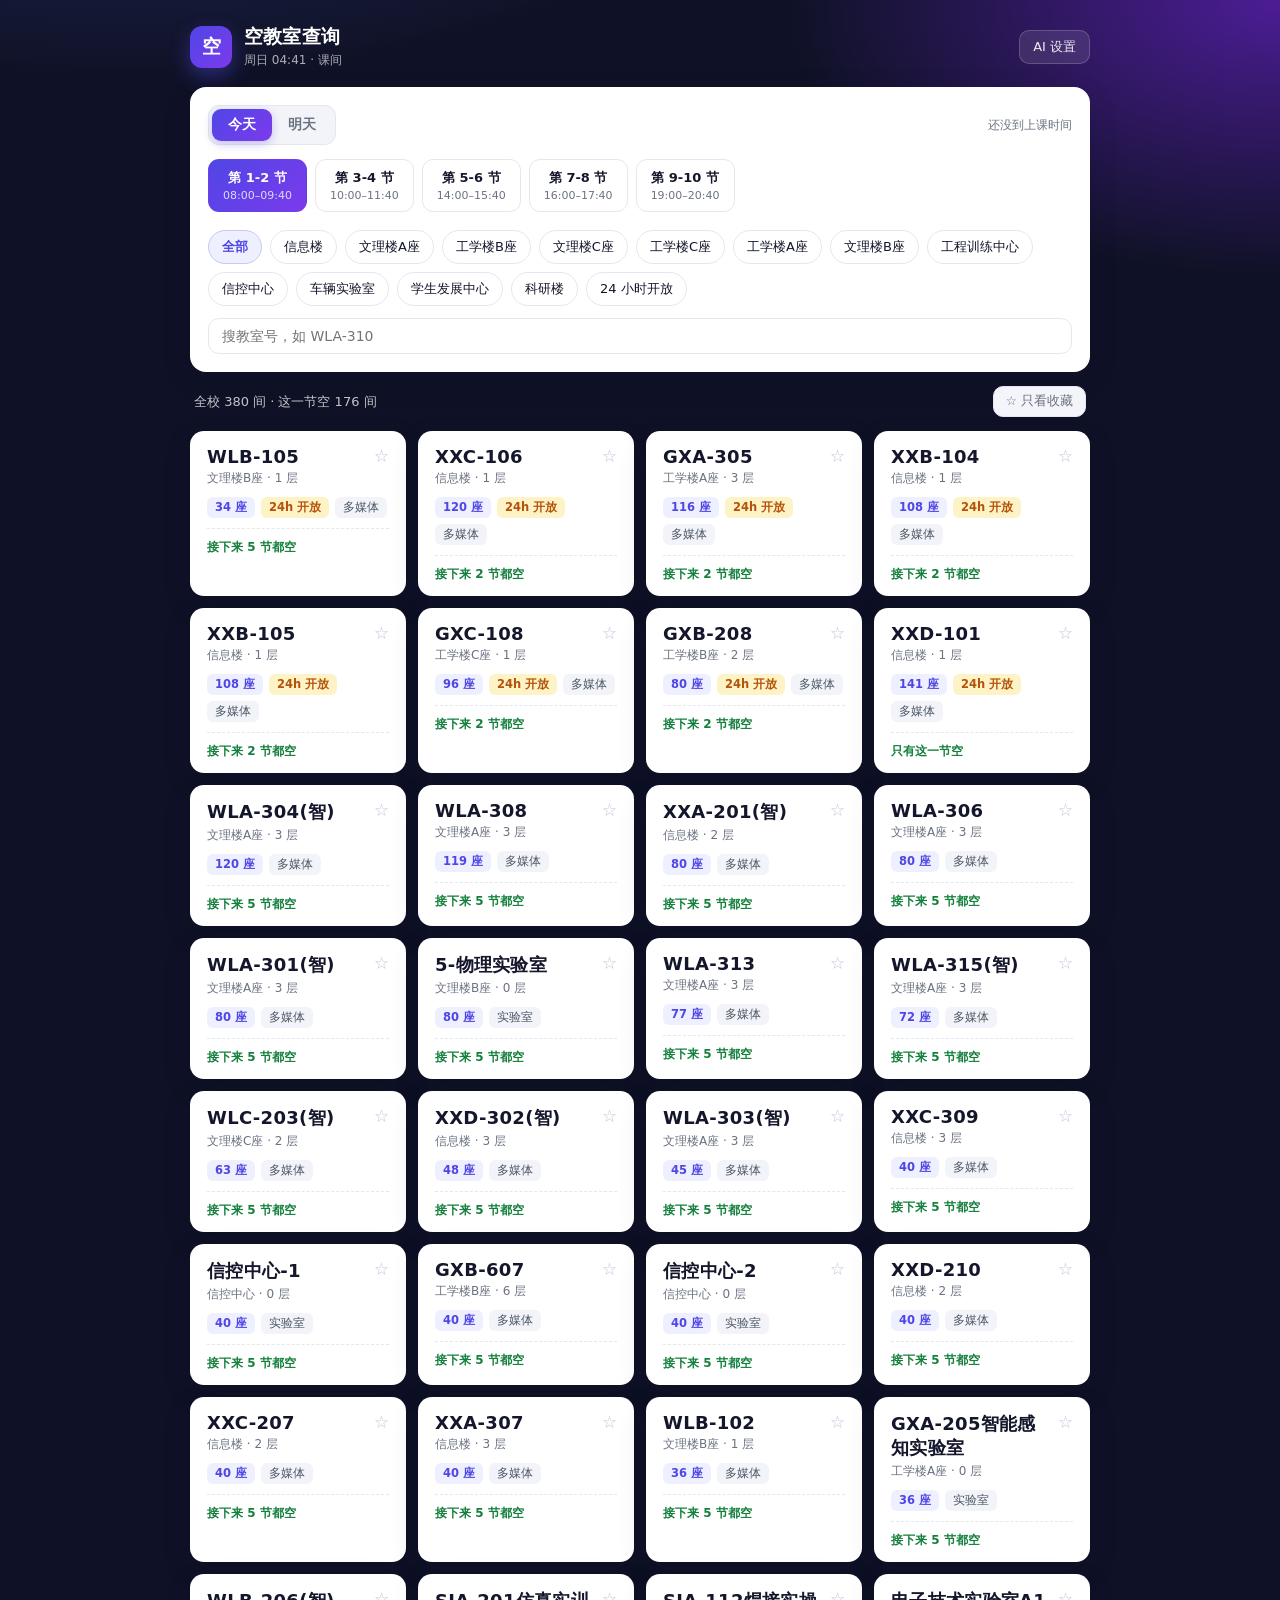
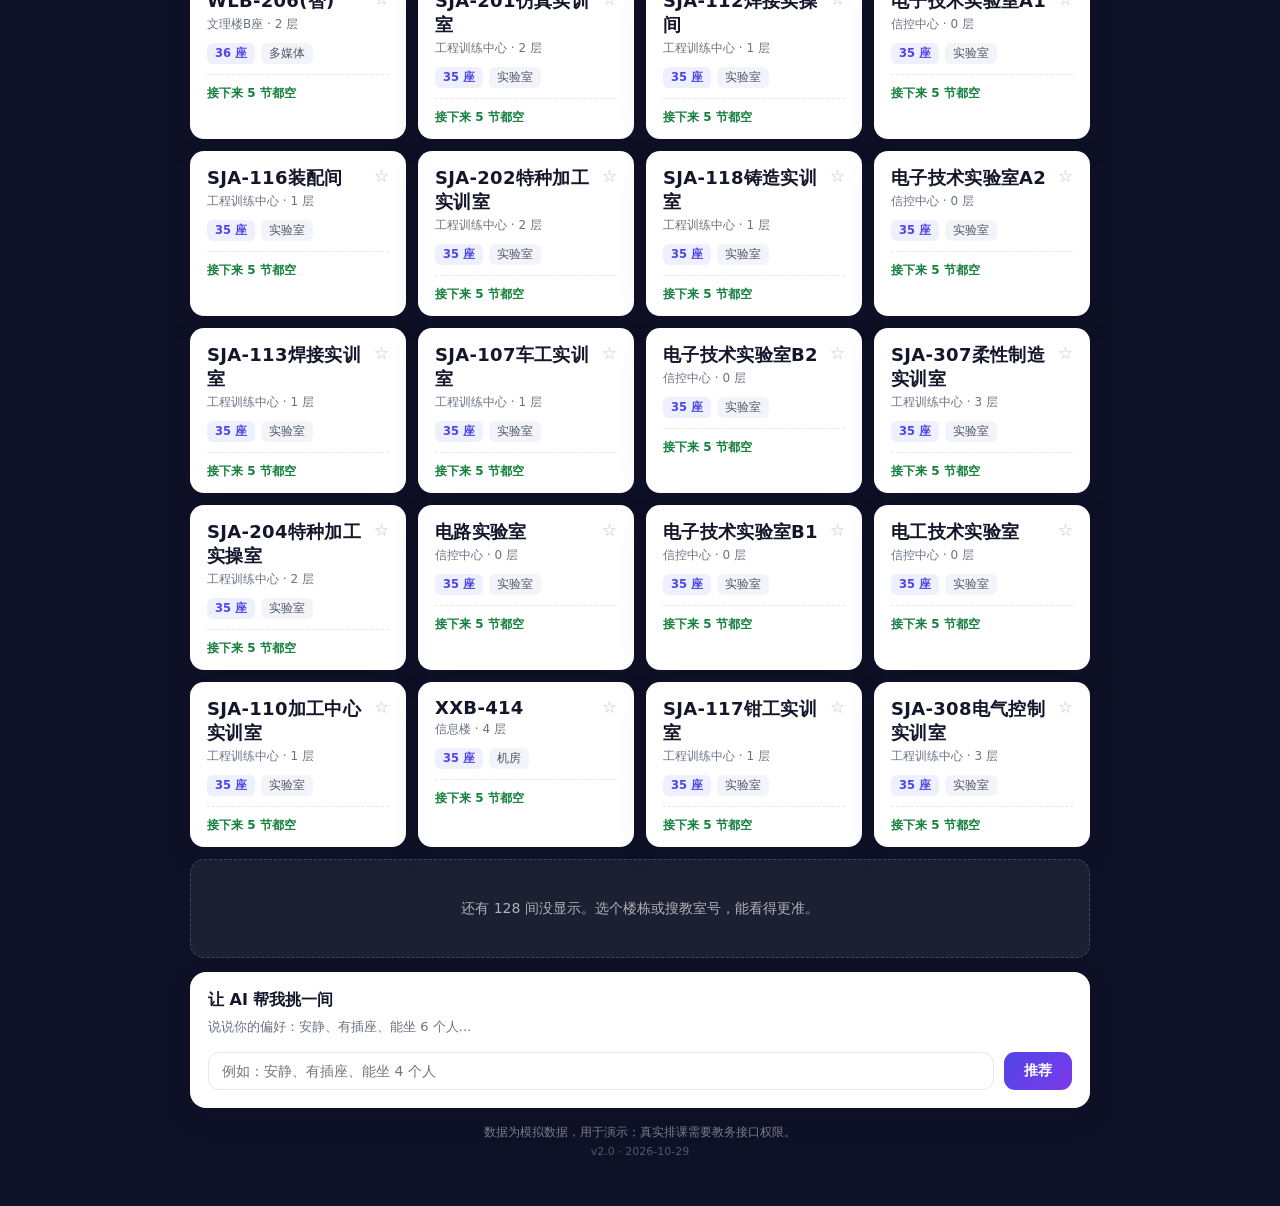
==== commit a4dce3fa: "接入 24 小时开放教室 27 间，支持一键筛选" ====
--- a/空教室查询-单文件版.html
+++ b/空教室查询-单文件版.html
@@ -319,6 +319,9 @@
 }
 
 .tag.seats { color: var(--brand); background: #eef0ff; font-weight: 600; }
+.tag.open24 { color: #b45309; background: #fef3c7; font-weight: 600; }
+
+.chip-24.is-on { color: #b45309; background: #fef3c7; border-color: #fde68a; }
 
 .room-foot {
   margin-top: 10px;
@@ -641,7 +644,6 @@
 window.REAL_ROOMS = {
  "campus": "沙河校区",
  "source": "教务处导出教室列表（是否存在排课为导出时的快照）",
- "generated": "2026-11-03",
  "buildings": [
   {
    "id": "b1",
@@ -713,7 +715,8 @@
    "tags": [
     "实验室"
    ],
-   "hasClass": false
+   "hasClass": false,
+   "open24": false
   },
   {
    "id": "SJA-112焊接实操间",
@@ -723,7 +726,8 @@
    "tags": [
     "实验室"
    ],
-   "hasClass": false
+   "hasClass": false,
+   "open24": false
   },
   {
    "id": "WLA-506",
@@ -733,7 +737,8 @@
    "tags": [
     "多媒体"
    ],
-   "hasClass": true
+   "hasClass": true,
+   "open24": false
   },
   {
    "id": "WLC-210(语)",
@@ -743,7 +748,8 @@
    "tags": [
     "语音室"
    ],
-   "hasClass": true
+   "hasClass": true,
+   "open24": false
   },
   {
    "id": "WLC-116",
@@ -753,7 +759,8 @@
    "tags": [
     "多媒体"
    ],
-   "hasClass": true
+   "hasClass": true,
+   "open24": false
   },
   {
    "id": "XXD-207(智)",
@@ -763,7 +770,8 @@
    "tags": [
     "多媒体"
    ],
-   "hasClass": true
+   "hasClass": true,
+   "open24": false
   },
   {
    "id": "XXA-306",
@@ -773,7 +781,8 @@
    "tags": [
     "多媒体"
    ],
-   "hasClass": true
+   "hasClass": true,
+   "open24": false
   },
   {
    "id": "电子技术实验室A1",
@@ -783,7 +792,8 @@
    "tags": [
     "实验室"
    ],
-   "hasClass": false
+   "hasClass": false,
+   "open24": false
   },
   {
    "id": "XXD-205",
@@ -793,7 +803,8 @@
    "tags": [
     "多媒体"
    ],
-   "hasClass": true
+   "hasClass": true,
+   "open24": false
   },
   {
    "id": "WLA-504",
@@ -803,7 +814,8 @@
    "tags": [
     "多媒体"
    ],
-   "hasClass": true
+   "hasClass": true,
+   "open24": false
   },
   {
    "id": "WLC-303(语)",
@@ -813,7 +825,8 @@
    "tags": [
     "语音室"
    ],
-   "hasClass": true
+   "hasClass": true,
+   "open24": false
   },
   {
    "id": "WLA-107",
@@ -823,7 +836,8 @@
    "tags": [
     "多媒体"
    ],
-   "hasClass": true
+   "hasClass": true,
+   "open24": true
   },
   {
    "id": "WLA-312",
@@ -833,7 +847,8 @@
    "tags": [
     "多媒体"
    ],
-   "hasClass": true
+   "hasClass": true,
+   "open24": false
   },
   {
    "id": "WLA-602",
@@ -843,7 +858,8 @@
    "tags": [
     "多媒体"
    ],
-   "hasClass": true
+   "hasClass": true,
+   "open24": false
   },
   {
    "id": "WLA-402(智)",
@@ -853,7 +869,8 @@
    "tags": [
     "多媒体"
    ],
-   "hasClass": true
+   "hasClass": true,
+   "open24": false
   },
   {
    "id": "WLA-213",
@@ -863,7 +880,8 @@
    "tags": [
     "多媒体"
    ],
-   "hasClass": true
+   "hasClass": true,
+   "open24": false
   },
   {
    "id": "WLA-103(智)",
@@ -873,7 +891,8 @@
    "tags": [
     "多媒体"
    ],
-   "hasClass": true
+   "hasClass": true,
+   "open24": false
   },
   {
    "id": "XXC-105",
@@ -883,7 +902,8 @@
    "tags": [
     "多媒体"
    ],
-   "hasClass": true
+   "hasClass": true,
+   "open24": true
   },
   {
    "id": "SJA-116装配间",
@@ -893,7 +913,8 @@
    "tags": [
     "实验室"
    ],
-   "hasClass": false
+   "hasClass": false,
+   "open24": false
   },
   {
    "id": "XXC-309",
@@ -903,7 +924,8 @@
    "tags": [
     "多媒体"
    ],
-   "hasClass": false
+   "hasClass": false,
+   "open24": false
   },
   {
    "id": "WLA-101(智)",
@@ -913,7 +935,8 @@
    "tags": [
     "多媒体"
    ],
-   "hasClass": true
+   "hasClass": true,
+   "open24": false
   },
   {
    "id": "WLB-602",
@@ -923,7 +946,8 @@
    "tags": [
     "实验室"
    ],
-   "hasClass": false
+   "hasClass": false,
+   "open24": false
   },
   {
    "id": "XXB-603",
@@ -933,7 +957,8 @@
    "tags": [
     "机房"
    ],
-   "hasClass": true
+   "hasClass": true,
+   "open24": false
   },
   {
    "id": "WLA-313",
@@ -943,7 +968,8 @@
    "tags": [
     "多媒体"
    ],
-   "hasClass": false
+   "hasClass": false,
+   "open24": false
   },
   {
    "id": "GXB-308(制图室)",
@@ -953,7 +979,8 @@
    "tags": [
     "制图室"
    ],
-   "hasClass": true
+   "hasClass": true,
+   "open24": false
   },
   {
    "id": "WLC-310(语)",
@@ -963,7 +990,8 @@
    "tags": [
     "语音室"
    ],
-   "hasClass": true
+   "hasClass": true,
+   "open24": false
   },
   {
    "id": "WLC-311(语)",
@@ -973,7 +1001,8 @@
    "tags": [
     "语音室"
    ],
-   "hasClass": true
+   "hasClass": true,
+   "open24": false
   },
   {
    "id": "WLC-205(语)",
@@ -983,7 +1012,8 @@
    "tags": [
     "语音室"
    ],
-   "hasClass": true
+   "hasClass": true,
+   "open24": false
   },
   {
    "id": "WLC-114",
@@ -993,7 +1023,8 @@
    "tags": [
     "多媒体"
    ],
-   "hasClass": true
+   "hasClass": true,
+   "open24": false
   },
   {
    "id": "WLC-103",
@@ -1003,7 +1034,8 @@
    "tags": [
     "多媒体"
    ],
-   "hasClass": true
+   "hasClass": true,
+   "open24": false
   },
   {
    "id": "WLC-313(语)",
@@ -1013,7 +1045,8 @@
    "tags": [
     "语音室"
    ],
-   "hasClass": true
+   "hasClass": true,
+   "open24": false
   },
   {
    "id": "信控中心-1",
@@ -1023,7 +1056,8 @@
    "tags": [
     "实验室"
    ],
-   "hasClass": false
+   "hasClass": false,
+   "open24": false
   },
   {
    "id": "XXB-404",
@@ -1033,7 +1067,8 @@
    "tags": [
     "机房"
    ],
-   "hasClass": true
+   "hasClass": true,
+   "open24": false
   },
   {
    "id": "WLA-212",
@@ -1043,7 +1078,8 @@
    "tags": [
     "多媒体"
    ],
-   "hasClass": true
+   "hasClass": true,
+   "open24": false
   },
   {
    "id": "XXB-402",
@@ -1053,7 +1089,8 @@
    "tags": [
     "机房"
    ],
-   "hasClass": true
+   "hasClass": true,
+   "open24": false
   },
   {
    "id": "XXC-109",
@@ -1063,7 +1100,8 @@
    "tags": [
     "多媒体"
    ],
-   "hasClass": true
+   "hasClass": true,
+   "open24": false
   },
   {
    "id": "XXB-203",
@@ -1073,7 +1111,8 @@
    "tags": [
     "多媒体"
    ],
-   "hasClass": true
+   "hasClass": true,
+   "open24": false
   },
   {
    "id": "XXD-209",
@@ -1083,7 +1122,8 @@
    "tags": [
     "多媒体"
    ],
-   "hasClass": true
+   "hasClass": true,
+   "open24": false
   },
   {
    "id": "SJA-202特种加工实训室",
@@ -1093,7 +1133,8 @@
    "tags": [
     "实验室"
    ],
-   "hasClass": false
+   "hasClass": false,
+   "open24": false
   },
   {
    "id": "WLA-308",
@@ -1103,7 +1144,8 @@
    "tags": [
     "多媒体"
    ],
-   "hasClass": false
+   "hasClass": false,
+   "open24": false
   },
   {
    "id": "XXB-407",
@@ -1113,7 +1155,8 @@
    "tags": [
     "机房"
    ],
-   "hasClass": true
+   "hasClass": true,
+   "open24": false
   },
   {
    "id": "XXB-102",
@@ -1123,7 +1166,8 @@
    "tags": [
     "多媒体"
    ],
-   "hasClass": true
+   "hasClass": true,
+   "open24": false
   },
   {
    "id": "WLA-210",
@@ -1133,7 +1177,8 @@
    "tags": [
     "多媒体"
    ],
-   "hasClass": true
+   "hasClass": true,
+   "open24": false
   },
   {
    "id": "WLC-104",
@@ -1143,7 +1188,8 @@
    "tags": [
     "多媒体"
    ],
-   "hasClass": true
+   "hasClass": true,
+   "open24": false
   },
   {
    "id": "WLB-102",
@@ -1153,7 +1199,8 @@
    "tags": [
     "多媒体"
    ],
-   "hasClass": false
+   "hasClass": false,
+   "open24": false
   },
   {
    "id": "WLA-304(智)",
@@ -1163,7 +1210,8 @@
    "tags": [
     "多媒体"
    ],
-   "hasClass": false
+   "hasClass": false,
+   "open24": false
   },
   {
    "id": "XXB-615",
@@ -1173,7 +1221,8 @@
    "tags": [
     "机房"
    ],
-   "hasClass": true
+   "hasClass": true,
+   "open24": false
   },
   {
    "id": "WLA-509",
@@ -1183,7 +1232,8 @@
    "tags": [
     "多媒体"
    ],
-   "hasClass": true
+   "hasClass": true,
+   "open24": false
   },
   {
    "id": "WLC-314(语)",
@@ -1193,7 +1243,8 @@
    "tags": [
     "语音室"
    ],
-   "hasClass": true
+   "hasClass": true,
+   "open24": false
   },
   {
    "id": "WLC-304(语)",
@@ -1203,7 +1254,8 @@
    "tags": [
     "语音室"
    ],
-   "hasClass": true
+   "hasClass": true,
+   "open24": false
   },
   {
    "id": "XXC-209",
@@ -1213,7 +1265,8 @@
    "tags": [
     "多媒体"
    ],
-   "hasClass": true
+   "hasClass": true,
+   "open24": false
   },
   {
    "id": "SJA-118铸造实训室",
@@ -1223,7 +1276,8 @@
    "tags": [
     "实验室"
    ],
-   "hasClass": false
+   "hasClass": false,
+   "open24": false
   },
   {
    "id": "WLC-107",
@@ -1233,7 +1287,8 @@
    "tags": [
     "多媒体"
    ],
-   "hasClass": true
+   "hasClass": true,
+   "open24": true
   },
   {
    "id": "WLA-512",
@@ -1243,7 +1298,8 @@
    "tags": [
     "多媒体"
    ],
-   "hasClass": true
+   "hasClass": true,
+   "open24": false
   },
   {
    "id": "学生发展中心207",
@@ -1253,7 +1309,8 @@
    "tags": [
     "普通教室"
    ],
-   "hasClass": true
+   "hasClass": true,
+   "open24": false
   },
   {
    "id": "XXD-202(智)",
@@ -1263,7 +1320,8 @@
    "tags": [
     "多媒体"
    ],
-   "hasClass": true
+   "hasClass": true,
+   "open24": false
   },
   {
    "id": "WLA-203",
@@ -1273,7 +1331,8 @@
    "tags": [
     "多媒体"
    ],
-   "hasClass": true
+   "hasClass": true,
+   "open24": false
   },
   {
    "id": "电子技术实验室A2",
@@ -1283,7 +1342,8 @@
    "tags": [
     "实验室"
    ],
-   "hasClass": false
+   "hasClass": false,
+   "open24": false
   },
   {
    "id": "WLC-101",
@@ -1293,7 +1353,8 @@
    "tags": [
     "多媒体"
    ],
-   "hasClass": true
+   "hasClass": true,
+   "open24": false
   },
   {
    "id": "WLA-502",
@@ -1303,7 +1364,8 @@
    "tags": [
     "多媒体"
    ],
-   "hasClass": true
+   "hasClass": true,
+   "open24": false
   },
   {
    "id": "WLA-410",
@@ -1313,7 +1375,8 @@
    "tags": [
     "多媒体"
    ],
-   "hasClass": true
+   "hasClass": true,
+   "open24": false
   },
   {
    "id": "XXB-614",
@@ -1323,7 +1386,8 @@
    "tags": [
     "机房"
    ],
-   "hasClass": true
+   "hasClass": true,
+   "open24": false
   },
   {
    "id": "XXD-407",
@@ -1333,7 +1397,8 @@
    "tags": [
     "机房"
    ],
-   "hasClass": true
+   "hasClass": true,
+   "open24": false
   },
   {
    "id": "XXB-605",
@@ -1343,7 +1408,8 @@
    "tags": [
     "机房"
    ],
-   "hasClass": true
+   "hasClass": true,
+   "open24": false
   },
   {
    "id": "WLC-118",
@@ -1353,7 +1419,8 @@
    "tags": [
     "多媒体"
    ],
-   "hasClass": true
+   "hasClass": true,
+   "open24": false
   },
   {
    "id": "XXD-201",
@@ -1363,7 +1430,8 @@
    "tags": [
     "多媒体"
    ],
-   "hasClass": true
+   "hasClass": true,
+   "open24": false
   },
   {
    "id": "XXB-607",
@@ -1373,7 +1441,8 @@
    "tags": [
     "机房"
    ],
-   "hasClass": true
+   "hasClass": true,
+   "open24": false
   },
   {
    "id": "WLC-206(语)",
@@ -1383,7 +1452,8 @@
    "tags": [
     "语音室"
    ],
-   "hasClass": true
+   "hasClass": true,
+   "open24": false
   },
   {
    "id": "WLC-306(语)",
@@ -1393,7 +1463,8 @@
    "tags": [
     "语音室"
    ],
-   "hasClass": true
+   "hasClass": true,
+   "open24": false
   },
   {
    "id": "WLA-106",
@@ -1403,7 +1474,8 @@
    "tags": [
     "多媒体"
    ],
-   "hasClass": true
+   "hasClass": true,
+   "open24": true
   },
   {
    "id": "WLC-203(智)",
@@ -1413,7 +1485,8 @@
    "tags": [
     "多媒体"
    ],
-   "hasClass": false
+   "hasClass": false,
+   "open24": false
   },
   {
    "id": "XXC-308",
@@ -1423,7 +1496,8 @@
    "tags": [
     "多媒体"
    ],
-   "hasClass": true
+   "hasClass": true,
+   "open24": false
   },
   {
    "id": "WLA-507",
@@ -1433,7 +1507,8 @@
    "tags": [
     "多媒体"
    ],
-   "hasClass": true
+   "hasClass": true,
+   "open24": false
   },
   {
    "id": "XXC-101",
@@ -1443,7 +1518,8 @@
    "tags": [
     "多媒体"
    ],
-   "hasClass": true
+   "hasClass": true,
+   "open24": false
   },
   {
    "id": "XXA-301(智)",
@@ -1453,7 +1529,8 @@
    "tags": [
     "多媒体"
    ],
-   "hasClass": true
+   "hasClass": true,
+   "open24": false
   },
   {
    "id": "XXD-301",
@@ -1463,7 +1540,8 @@
    "tags": [
     "多媒体"
    ],
-   "hasClass": true
+   "hasClass": true,
+   "open24": false
   },
   {
    "id": "XXD-302(智)",
@@ -1473,7 +1551,8 @@
    "tags": [
     "多媒体"
    ],
-   "hasClass": false
+   "hasClass": false,
+   "open24": false
   },
   {
    "id": "XXC-302(智)",
@@ -1483,7 +1562,8 @@
    "tags": [
     "多媒体"
    ],
-   "hasClass": true
+   "hasClass": true,
+   "open24": false
   },
   {
    "id": "XXA-202",
@@ -1493,7 +1573,8 @@
    "tags": [
     "多媒体"
    ],
-   "hasClass": true
+   "hasClass": true,
+   "open24": false
   },
   {
    "id": "XXA-201(智)",
@@ -1503,7 +1584,8 @@
    "tags": [
     "多媒体"
    ],
-   "hasClass": false
+   "hasClass": false,
+   "open24": false
   },
   {
    "id": "XXA-203(智)",
@@ -1513,7 +1595,8 @@
    "tags": [
     "多媒体"
    ],
-   "hasClass": true
+   "hasClass": true,
+   "open24": false
   },
   {
    "id": "XXB-103",
@@ -1523,7 +1606,8 @@
    "tags": [
     "多媒体"
    ],
-   "hasClass": true
+   "hasClass": true,
+   "open24": true
   },
   {
    "id": "XXD-101",
@@ -1533,7 +1617,8 @@
    "tags": [
     "多媒体"
    ],
-   "hasClass": true
+   "hasClass": true,
+   "open24": true
   },
   {
    "id": "XXD-104",
@@ -1543,7 +1628,8 @@
    "tags": [
     "多媒体"
    ],
-   "hasClass": true
+   "hasClass": true,
+   "open24": true
   },
   {
    "id": "XXD-103",
@@ -1553,7 +1639,8 @@
    "tags": [
     "多媒体"
    ],
-   "hasClass": true
+   "hasClass": true,
+   "open24": true
   },
   {
    "id": "XXB-302",
@@ -1563,7 +1650,8 @@
    "tags": [
     "多媒体"
    ],
-   "hasClass": true
+   "hasClass": true,
+   "open24": false
   },
   {
    "id": "XXC-211",
@@ -1573,7 +1661,8 @@
    "tags": [
     "多媒体"
    ],
-   "hasClass": true
+   "hasClass": true,
+   "open24": false
   },
   {
    "id": "XXC-210",
@@ -1583,7 +1672,8 @@
    "tags": [
     "多媒体"
    ],
-   "hasClass": true
+   "hasClass": true,
+   "open24": false
   },
   {
    "id": "XXD-306",
@@ -1593,7 +1683,8 @@
    "tags": [
     "多媒体"
    ],
-   "hasClass": true
+   "hasClass": true,
+   "open24": false
   },
   {
    "id": "XXD-305",
@@ -1603,7 +1694,8 @@
    "tags": [
     "多媒体"
    ],
-   "hasClass": true
+   "hasClass": true,
+   "open24": false
   },
   {
    "id": "XXC-102",
@@ -1613,7 +1705,8 @@
    "tags": [
     "多媒体"
    ],
-   "hasClass": true
+   "hasClass": true,
+   "open24": false
   },
   {
    "id": "XXB-101",
@@ -1623,7 +1716,8 @@
    "tags": [
     "多媒体"
    ],
-   "hasClass": true
+   "hasClass": true,
+   "open24": false
   },
   {
    "id": "XXC-110",
@@ -1633,7 +1727,8 @@
    "tags": [
     "多媒体"
    ],
-   "hasClass": true
+   "hasClass": true,
+   "open24": false
   },
   {
    "id": "XXA-101",
@@ -1643,7 +1738,8 @@
    "tags": [
     "多媒体"
    ],
-   "hasClass": true
+   "hasClass": true,
+   "open24": true
   },
   {
    "id": "XXC-304",
@@ -1653,7 +1749,8 @@
    "tags": [
     "多媒体"
    ],
-   "hasClass": true
+   "hasClass": true,
+   "open24": false
   },
   {
    "id": "XXC-305",
@@ -1663,7 +1760,8 @@
    "tags": [
     "多媒体"
    ],
-   "hasClass": true
+   "hasClass": true,
+   "open24": false
   },
   {
    "id": "XXC-306",
@@ -1673,7 +1771,8 @@
    "tags": [
     "多媒体"
    ],
-   "hasClass": true
+   "hasClass": true,
+   "open24": false
   },
   {
    "id": "XXB-305",
@@ -1683,7 +1782,8 @@
    "tags": [
     "多媒体"
    ],
-   "hasClass": true
+   "hasClass": true,
+   "open24": false
   },
   {
    "id": "XXB-306",
@@ -1693,7 +1793,8 @@
    "tags": [
     "多媒体"
    ],
-   "hasClass": true
+   "hasClass": true,
+   "open24": false
   },
   {
    "id": "XXB-205",
@@ -1703,7 +1804,8 @@
    "tags": [
     "多媒体"
    ],
-   "hasClass": true
+   "hasClass": true,
+   "open24": false
   },
   {
    "id": "XXB-206",
@@ -1713,7 +1815,8 @@
    "tags": [
     "多媒体"
    ],
-   "hasClass": true
+   "hasClass": true,
+   "open24": false
   },
   {
    "id": "XXA-206",
@@ -1723,7 +1826,8 @@
    "tags": [
     "多媒体"
    ],
-   "hasClass": true
+   "hasClass": true,
+   "open24": false
   },
   {
    "id": "XXD-206",
@@ -1733,7 +1837,8 @@
    "tags": [
     "多媒体"
    ],
-   "hasClass": true
+   "hasClass": true,
+   "open24": false
   },
   {
    "id": "XXB-104",
@@ -1743,7 +1848,8 @@
    "tags": [
     "多媒体"
    ],
-   "hasClass": true
+   "hasClass": true,
+   "open24": true
   },
   {
    "id": "XXB-105",
@@ -1753,7 +1859,8 @@
    "tags": [
     "多媒体"
    ],
-   "hasClass": true
+   "hasClass": true,
+   "open24": true
   },
   {
    "id": "XXA-105",
@@ -1763,7 +1870,8 @@
    "tags": [
     "多媒体"
    ],
-   "hasClass": true
+   "hasClass": true,
+   "open24": true
   },
   {
    "id": "XXC-310",
@@ -1773,7 +1881,8 @@
    "tags": [
     "多媒体"
    ],
-   "hasClass": true
+   "hasClass": true,
+   "open24": false
   },
   {
    "id": "XXC-311",
@@ -1783,7 +1892,8 @@
    "tags": [
     "多媒体"
    ],
-   "hasClass": true
+   "hasClass": true,
+   "open24": false
   },
   {
    "id": "XXB-301",
@@ -1793,7 +1903,8 @@
    "tags": [
     "多媒体"
    ],
-   "hasClass": true
+   "hasClass": true,
+   "open24": false
   },
   {
    "id": "XXC-301",
@@ -1803,7 +1914,8 @@
    "tags": [
     "多媒体"
    ],
-   "hasClass": true
+   "hasClass": true,
+   "open24": false
   },
   {
    "id": "XXC-303",
@@ -1813,7 +1925,8 @@
    "tags": [
     "多媒体"
    ],
-   "hasClass": true
+   "hasClass": true,
+   "open24": false
   },
   {
    "id": "XXB-304(智)",
@@ -1823,7 +1936,8 @@
    "tags": [
     "多媒体"
    ],
-   "hasClass": true
+   "hasClass": true,
+   "open24": false
   },
   {
    "id": "XXA-305",
@@ -1833,7 +1947,8 @@
    "tags": [
     "多媒体"
    ],
-   "hasClass": true
+   "hasClass": true,
+   "open24": false
   },
   {
    "id": "XXD-307",
@@ -1843,7 +1958,8 @@
    "tags": [
     "多媒体"
    ],
-   "hasClass": true
+   "hasClass": true,
+   "open24": false
   },
   {
    "id": "XXB-202",
@@ -1853,7 +1969,8 @@
    "tags": [
     "多媒体"
    ],
-   "hasClass": true
+   "hasClass": true,
+   "open24": false
   },
   {
    "id": "XXB-201",
@@ -1863,7 +1980,8 @@
    "tags": [
     "多媒体"
    ],
-   "hasClass": true
+   "hasClass": true,
+   "open24": false
   },
   {
    "id": "XXC-201",
@@ -1873,7 +1991,8 @@
    "tags": [
     "多媒体"
    ],
-   "hasClass": true
+   "hasClass": true,
+   "open24": false
   },
   {
    "id": "XXC-203",
@@ -1883,7 +2002,8 @@
    "tags": [
     "多媒体"
    ],
-   "hasClass": true
+   "hasClass": true,
+   "open24": false
   },
   {
    "id": "XXC-202",
@@ -1893,7 +2013,8 @@
    "tags": [
     "多媒体"
    ],
-   "hasClass": true
+   "hasClass": true,
+   "open24": false
   },
   {
    "id": "XXB-204",
@@ -1903,7 +2024,8 @@
    "tags": [
     "多媒体"
    ],
-   "hasClass": true
+   "hasClass": true,
+   "open24": false
   },
   {
    "id": "GXC-312",
@@ -1913,7 +2035,8 @@
    "tags": [
     "多媒体"
    ],
-   "hasClass": true
+   "hasClass": true,
+   "open24": false
   },
   {
    "id": "GXC-313",
@@ -1923,7 +2046,8 @@
    "tags": [
     "多媒体"
    ],
-   "hasClass": true
+   "hasClass": true,
+   "open24": false
   },
   {
    "id": "GXC-213",
@@ -1933,7 +2057,8 @@
    "tags": [
     "多媒体"
    ],
-   "hasClass": true
+   "hasClass": true,
+   "open24": false
   },
   {
    "id": "GXC-211",
@@ -1943,7 +2068,8 @@
    "tags": [
     "多媒体"
    ],
-   "hasClass": true
+   "hasClass": true,
+   "open24": false
   },
   {
    "id": "GXC-210",
@@ -1953,7 +2079,8 @@
    "tags": [
     "多媒体"
    ],
-   "hasClass": true
+   "hasClass": true,
+   "open24": false
   },
   {
    "id": "GXC-209",
@@ -1963,7 +2090,8 @@
    "tags": [
     "多媒体"
    ],
-   "hasClass": true
+   "hasClass": true,
+   "open24": false
   },
   {
    "id": "GXC-208",
@@ -1973,7 +2101,8 @@
    "tags": [
     "多媒体"
    ],
-   "hasClass": true
+   "hasClass": true,
+   "open24": false
   },
   {
    "id": "GXC-110",
@@ -1983,7 +2112,8 @@
    "tags": [
     "多媒体"
    ],
-   "hasClass": true
+   "hasClass": true,
+   "open24": true
   },
   {
    "id": "GXC-108",
@@ -1993,7 +2123,8 @@
    "tags": [
     "多媒体"
    ],
-   "hasClass": true
+   "hasClass": true,
+   "open24": true
   },
   {
    "id": "GXC-107",
@@ -2003,7 +2134,8 @@
    "tags": [
     "多媒体"
    ],
-   "hasClass": true
+   "hasClass": true,
+   "open24": false
   },
   {
    "id": "GXC-106(智)",
@@ -2013,7 +2145,8 @@
    "tags": [
     "多媒体"
    ],
-   "hasClass": true
+   "hasClass": true,
+   "open24": false
   },
   {
    "id": "GXC-105",
@@ -2023,7 +2156,8 @@
    "tags": [
     "多媒体"
    ],
-   "hasClass": true
+   "hasClass": true,
+   "open24": false
   },
   {
    "id": "GXC-104",
@@ -2033,7 +2167,8 @@
    "tags": [
     "多媒体"
    ],
-   "hasClass": true
+   "hasClass": true,
+   "open24": false
   },
   {
    "id": "GXC-103",
@@ -2043,7 +2178,8 @@
    "tags": [
     "多媒体"
    ],
-   "hasClass": true
+   "hasClass": true,
+   "open24": false
   },
   {
    "id": "GXB-607",
@@ -2053,7 +2189,8 @@
    "tags": [
     "多媒体"
    ],
-   "hasClass": true
+   "hasClass": true,
+   "open24": false
   },
   {
    "id": "GXB-609",
@@ -2063,7 +2200,8 @@
    "tags": [
     "多媒体"
    ],
-   "hasClass": true
+   "hasClass": true,
+   "open24": false
   },
   {
    "id": "GXB-611",
@@ -2073,7 +2211,8 @@
    "tags": [
     "多媒体"
    ],
-   "hasClass": true
+   "hasClass": true,
+   "open24": false
   },
   {
    "id": "GXB-503",
@@ -2083,7 +2222,8 @@
    "tags": [
     "多媒体"
    ],
-   "hasClass": true
+   "hasClass": true,
+   "open24": false
   },
   {
    "id": "GXB-505",
@@ -2093,7 +2233,8 @@
    "tags": [
     "多媒体"
    ],
-   "hasClass": true
+   "hasClass": true,
+   "open24": false
   },
   {
    "id": "GXB-410",
@@ -2103,7 +2244,8 @@
    "tags": [
     "多媒体"
    ],
-   "hasClass": true
+   "hasClass": true,
+   "open24": false
   },
   {
    "id": "GXB-408",
@@ -2113,7 +2255,8 @@
    "tags": [
     "多媒体"
    ],
-   "hasClass": true
+   "hasClass": true,
+   "open24": false
   },
   {
    "id": "GXB-406",
@@ -2123,7 +2266,8 @@
    "tags": [
     "多媒体"
    ],
-   "hasClass": true
+   "hasClass": true,
+   "open24": false
   },
   {
    "id": "GXB-207",
@@ -2133,7 +2277,8 @@
    "tags": [
     "多媒体"
    ],
-   "hasClass": true
+   "hasClass": true,
+   "open24": true
   },
   {
    "id": "GXB-208",
@@ -2143,7 +2288,8 @@
    "tags": [
     "多媒体"
    ],
-   "hasClass": true
+   "hasClass": true,
+   "open24": true
   },
   {
    "id": "GXB-214(智)",
@@ -2153,7 +2299,8 @@
    "tags": [
     "多媒体"
    ],
-   "hasClass": true
+   "hasClass": true,
+   "open24": false
   },
   {
    "id": "GXB-212",
@@ -2163,7 +2310,8 @@
    "tags": [
     "多媒体"
    ],
-   "hasClass": true
+   "hasClass": true,
+   "open24": false
   },
   {
    "id": "GXB-213",
@@ -2173,7 +2321,8 @@
    "tags": [
     "多媒体"
    ],
-   "hasClass": true
+   "hasClass": true,
+   "open24": false
   },
   {
    "id": "GXB-211",
@@ -2183,7 +2332,8 @@
    "tags": [
     "多媒体"
    ],
-   "hasClass": true
+   "hasClass": true,
+   "open24": false
   },
   {
    "id": "GXA-301(智)",
@@ -2193,7 +2343,8 @@
    "tags": [
     "多媒体"
    ],
-   "hasClass": true
+   "hasClass": true,
+   "open24": false
   },
   {
    "id": "GXA-308",
@@ -2203,7 +2354,8 @@
    "tags": [
     "多媒体"
    ],
-   "hasClass": true
+   "hasClass": true,
+   "open24": true
   },
   {
    "id": "GXA-305",
@@ -2213,7 +2365,8 @@
    "tags": [
     "多媒体"
    ],
-   "hasClass": true
+   "hasClass": true,
+   "open24": true
   },
   {
    "id": "GXA-306",
@@ -2223,7 +2376,8 @@
    "tags": [
     "多媒体"
    ],
-   "hasClass": true
+   "hasClass": true,
+   "open24": false
   },
   {
    "id": "GXA-303",
@@ -2233,7 +2387,8 @@
    "tags": [
     "多媒体"
    ],
-   "hasClass": true
+   "hasClass": true,
+   "open24": false
   },
   {
    "id": "GXA-309",
@@ -2243,7 +2398,8 @@
    "tags": [
     "多媒体"
    ],
-   "hasClass": true
+   "hasClass": true,
+   "open24": false
   },
   {
    "id": "GXA-307",
@@ -2253,7 +2409,8 @@
    "tags": [
     "多媒体"
    ],
-   "hasClass": true
+   "hasClass": true,
+   "open24": false
   },
   {
    "id": "WLB-411创新实验室",
@@ -2263,7 +2420,8 @@
    "tags": [
     "实验室"
    ],
-   "hasClass": false
+   "hasClass": false,
+   "open24": false
   },
   {
    "id": "WLB-410硬件实验室",
@@ -2273,7 +2431,8 @@
    "tags": [
     "实验室"
    ],
-   "hasClass": false
+   "hasClass": false,
+   "open24": false
   },
   {
    "id": "WLB-409软件实验室",
@@ -2283,7 +2442,8 @@
    "tags": [
     "实验室"
    ],
-   "hasClass": true
+   "hasClass": true,
+   "open24": false
   },
   {
    "id": "WLB-408软硬件实验室",
@@ -2293,7 +2453,8 @@
    "tags": [
     "实验室"
    ],
-   "hasClass": true
+   "hasClass": true,
+   "open24": false
   },
   {
    "id": "WLB-406软硬件实验室",
@@ -2303,7 +2464,8 @@
    "tags": [
     "实验室"
    ],
-   "hasClass": true
+   "hasClass": true,
+   "open24": false
   },
   {
    "id": "WLC404数字编辑实训机房",
@@ -2313,7 +2475,8 @@
    "tags": [
     "机房"
    ],
-   "hasClass": true
+   "hasClass": true,
+   "open24": false
   },
   {
    "id": "WLC402电子政务实训教室",
@@ -2323,7 +2486,8 @@
    "tags": [
     "机房"
    ],
-   "hasClass": true
+   "hasClass": true,
+   "open24": false
   },
   {
    "id": "WLC401全媒体演播室",
@@ -2333,7 +2497,8 @@
    "tags": [
     "实验室"
    ],
-   "hasClass": true
+   "hasClass": true,
+   "open24": false
   },
   {
    "id": "WLC406对白录音棚",
@@ -2343,7 +2508,8 @@
    "tags": [
     "实验室"
    ],
-   "hasClass": false
+   "hasClass": false,
+   "open24": false
   },
   {
    "id": "WLC403音乐录音棚",
@@ -2353,7 +2519,8 @@
    "tags": [
     "实验室"
    ],
-   "hasClass": false
+   "hasClass": false,
+   "open24": false
   },
   {
    "id": "XXC-403经济管理实验教学中心",
@@ -2363,7 +2530,8 @@
    "tags": [
     "实验室"
    ],
-   "hasClass": false
+   "hasClass": false,
+   "open24": false
   },
   {
    "id": "XXC-410人力资源大数据智能决策实验室",
@@ -2373,7 +2541,8 @@
    "tags": [
     "机房"
    ],
-   "hasClass": true
+   "hasClass": true,
+   "open24": false
   },
   {
    "id": "XXC-413生产仿真实验室",
@@ -2383,7 +2552,8 @@
    "tags": [
     "实验室"
    ],
-   "hasClass": false
+   "hasClass": false,
+   "open24": false
   },
   {
    "id": "XXA-404微处理器与智能硬件实验室",
@@ -2393,7 +2563,8 @@
    "tags": [
     "实验室"
    ],
-   "hasClass": true
+   "hasClass": true,
+   "open24": false
   },
   {
    "id": "XXA-402信息处理与计算机网络实验室",
@@ -2403,7 +2574,8 @@
    "tags": [
     "实验室"
    ],
-   "hasClass": true
+   "hasClass": true,
+   "open24": false
   },
   {
    "id": "XXA-401电子设计开放实验室",
@@ -2413,7 +2585,8 @@
    "tags": [
     "实验室"
    ],
-   "hasClass": true
+   "hasClass": true,
+   "open24": false
   },
   {
    "id": "XXA-408物联网基础实验室",
@@ -2423,7 +2596,8 @@
    "tags": [
     "实验室"
    ],
-   "hasClass": true
+   "hasClass": true,
+   "open24": false
   },
   {
    "id": "XXA-406物联网创新实验室",
@@ -2433,7 +2607,8 @@
    "tags": [
     "实验室"
    ],
-   "hasClass": true
+   "hasClass": true,
+   "open24": false
   },
   {
    "id": "XXA-415光通信实验",
@@ -2443,7 +2618,8 @@
    "tags": [
     "实验室"
    ],
-   "hasClass": true
+   "hasClass": true,
+   "open24": false
   },
   {
    "id": "XXA-411通信工程综合实训",
@@ -2453,7 +2629,8 @@
    "tags": [
     "实验室"
    ],
-   "hasClass": true
+   "hasClass": true,
+   "open24": false
   },
   {
    "id": "XXA-409通信工程基础实验",
@@ -2463,7 +2640,8 @@
    "tags": [
     "实验室"
    ],
-   "hasClass": true
+   "hasClass": true,
+   "open24": false
   },
   {
    "id": "XXA-413微波射频实验",
@@ -2473,7 +2651,8 @@
    "tags": [
     "实验室"
    ],
-   "hasClass": true
+   "hasClass": true,
+   "open24": false
   },
   {
    "id": "GXB-205智创空间",
@@ -2483,7 +2662,8 @@
    "tags": [
     "实验室"
    ],
-   "hasClass": false
+   "hasClass": false,
+   "open24": false
   },
   {
    "id": "GXB-203多智能体协同控制实验室",
@@ -2493,7 +2673,8 @@
    "tags": [
     "实验室"
    ],
-   "hasClass": false
+   "hasClass": false,
+   "open24": false
   },
   {
    "id": "GXB-202水下运动体感知融控实验室",
@@ -2503,7 +2684,8 @@
    "tags": [
     "实验室"
    ],
-   "hasClass": false
+   "hasClass": false,
+   "open24": false
   },
   {
    "id": "GXB-201北京信息科技大学-普源精电电子技术联合实验室",
@@ -2513,7 +2695,8 @@
    "tags": [
     "实验室"
    ],
-   "hasClass": false
+   "hasClass": false,
+   "open24": false
   },
   {
    "id": "GXB-303电子技术数智化实验室II",
@@ -2523,7 +2706,8 @@
    "tags": [
     "实验室"
    ],
-   "hasClass": true
+   "hasClass": true,
+   "open24": false
   },
   {
    "id": "GXB-302电路分析实验室I",
@@ -2533,7 +2717,8 @@
    "tags": [
     "实验室"
    ],
-   "hasClass": true
+   "hasClass": true,
+   "open24": false
   },
   {
    "id": "GXB-301电子技术数智化实验室I",
@@ -2543,7 +2728,8 @@
    "tags": [
     "实验室"
    ],
-   "hasClass": true
+   "hasClass": true,
+   "open24": false
   },
   {
    "id": "GXB-403电子技术综合实验室II",
@@ -2553,7 +2739,8 @@
    "tags": [
     "实验室"
    ],
-   "hasClass": true
+   "hasClass": true,
+   "open24": false
   },
   {
    "id": "GXC-408自动化学院创新创业基地",
@@ -2563,7 +2750,8 @@
    "tags": [
     "实验室"
    ],
-   "hasClass": false
+   "hasClass": false,
+   "open24": false
   },
   {
    "id": "GXC-315智慧能源实验室",
@@ -2573,7 +2761,8 @@
    "tags": [
     "实验室"
    ],
-   "hasClass": false
+   "hasClass": false,
+   "open24": false
   },
   {
    "id": "GXC-314人工智能算法实验室",
@@ -2583,7 +2772,8 @@
    "tags": [
     "实验室"
    ],
-   "hasClass": false
+   "hasClass": false,
+   "open24": false
   },
   {
    "id": "GXC-311智能检测实验室",
@@ -2593,7 +2783,8 @@
    "tags": [
     "实验室"
    ],
-   "hasClass": true
+   "hasClass": true,
+   "open24": false
   },
   {
    "id": "GXC-310虚拟现实实验室",
@@ -2603,7 +2794,8 @@
    "tags": [
     "实验室"
    ],
-   "hasClass": false
+   "hasClass": false,
+   "open24": false
   },
   {
    "id": "GXC-309运动体导航与姿态控制实验室",
@@ -2613,7 +2805,8 @@
    "tags": [
     "实验室"
    ],
-   "hasClass": true
+   "hasClass": true,
+   "open24": false
   },
   {
    "id": "GXC-308智慧物联实验室",
@@ -2623,7 +2816,8 @@
    "tags": [
     "实验室"
    ],
-   "hasClass": false
+   "hasClass": false,
+   "open24": false
   },
   {
    "id": "GXC-307过程控制实验室",
@@ -2633,7 +2827,8 @@
    "tags": [
     "实验室"
    ],
-   "hasClass": true
+   "hasClass": true,
+   "open24": false
   },
   {
    "id": "GXC-306复杂控制系统实验室",
@@ -2643,7 +2838,8 @@
    "tags": [
     "实验室"
    ],
-   "hasClass": false
+   "hasClass": false,
+   "open24": false
   },
   {
    "id": "GXC-305智能机器人实验室",
@@ -2653,7 +2849,8 @@
    "tags": [
     "实验室"
    ],
-   "hasClass": true
+   "hasClass": true,
+   "open24": false
   },
   {
    "id": "GXC-304逻辑控制实验室",
@@ -2663,7 +2860,8 @@
    "tags": [
     "实验室"
    ],
-   "hasClass": true
+   "hasClass": true,
+   "open24": false
   },
   {
    "id": "GXC-303机器学习实验室",
@@ -2673,7 +2871,8 @@
    "tags": [
     "实验室"
    ],
-   "hasClass": false
+   "hasClass": false,
+   "open24": false
   },
   {
    "id": "GXC-207自动化学院基础实验室",
@@ -2683,7 +2882,8 @@
    "tags": [
     "机房"
    ],
-   "hasClass": true
+   "hasClass": true,
+   "open24": false
   },
   {
    "id": "GXC-206数据挖掘实验室",
@@ -2693,7 +2893,8 @@
    "tags": [
     "机房"
    ],
-   "hasClass": true
+   "hasClass": true,
+   "open24": false
   },
   {
    "id": "GXC-205语义智能实验室",
@@ -2703,7 +2904,8 @@
    "tags": [
     "实验室"
    ],
-   "hasClass": true
+   "hasClass": true,
+   "open24": false
   },
   {
    "id": "GXC-204罗克韦尔协同创新实验室",
@@ -2713,7 +2915,8 @@
    "tags": [
     "实验室"
    ],
-   "hasClass": true
+   "hasClass": true,
+   "open24": false
   },
   {
    "id": "GXC-203电气传动实验室",
@@ -2723,7 +2926,8 @@
    "tags": [
     "实验室"
    ],
-   "hasClass": true
+   "hasClass": true,
+   "open24": false
   },
   {
    "id": "GXC-111自动化学院AI通识实验室",
@@ -2733,7 +2937,8 @@
    "tags": [
     "实验室"
    ],
-   "hasClass": false
+   "hasClass": false,
+   "open24": false
   },
   {
    "id": "GXC-102施耐德-北信科联合实验室",
@@ -2743,7 +2948,8 @@
    "tags": [
     "实验室"
    ],
-   "hasClass": false
+   "hasClass": false,
+   "open24": false
   },
   {
    "id": "GXA-201大学生创新实践实验室",
@@ -2753,7 +2959,8 @@
    "tags": [
     "实验室"
    ],
-   "hasClass": false
+   "hasClass": false,
+   "open24": false
   },
   {
    "id": "GXA-205智能感知实验室",
@@ -2763,7 +2970,8 @@
    "tags": [
     "实验室"
    ],
-   "hasClass": false
+   "hasClass": false,
+   "open24": false
   },
   {
    "id": "GXA-204虚拟仪器与仿真实验室",
@@ -2773,7 +2981,8 @@
    "tags": [
     "实验室"
    ],
-   "hasClass": true
+   "hasClass": true,
+   "open24": false
   },
   {
    "id": "GXA-203现代电子技术实验室",
@@ -2783,7 +2992,8 @@
    "tags": [
     "实验室"
    ],
-   "hasClass": true
+   "hasClass": true,
+   "open24": false
   },
   {
    "id": "GXA-202微处理器技术实验室",
@@ -2793,7 +3003,8 @@
    "tags": [
     "实验室"
    ],
-   "hasClass": true
+   "hasClass": true,
+   "open24": false
   },
   {
    "id": "GXA-105精密测量实验室",
@@ -2803,7 +3014,8 @@
    "tags": [
     "实验室"
    ],
-   "hasClass": true
+   "hasClass": true,
+   "open24": false
   },
   {
    "id": "GXA-104传感技术实验室",
@@ -2813,7 +3025,8 @@
    "tags": [
     "实验室"
    ],
-   "hasClass": true
+   "hasClass": true,
+   "open24": false
   },
   {
    "id": "GXA-103精密测量实验室",
@@ -2823,7 +3036,8 @@
    "tags": [
     "实验室"
    ],
-   "hasClass": true
+   "hasClass": true,
+   "open24": false
   },
   {
    "id": "GXA-102精密测量实验室",
@@ -2833,7 +3047,8 @@
    "tags": [
     "实验室"
    ],
-   "hasClass": false
+   "hasClass": false,
+   "open24": false
   },
   {
    "id": "GXA-108光学实训实验室",
@@ -2843,7 +3058,8 @@
    "tags": [
     "实验室"
    ],
-   "hasClass": false
+   "hasClass": false,
+   "open24": false
   },
   {
    "id": "GXA-107光学实验室",
@@ -2853,7 +3069,8 @@
    "tags": [
     "实验室"
    ],
-   "hasClass": true
+   "hasClass": true,
+   "open24": false
   },
   {
    "id": "GXA-106光电技术实验室",
@@ -2863,7 +3080,8 @@
    "tags": [
     "实验室"
    ],
-   "hasClass": true
+   "hasClass": true,
+   "open24": false
   },
   {
    "id": "GXB-115智能制造实验室5",
@@ -2873,7 +3091,8 @@
    "tags": [
     "实验室"
    ],
-   "hasClass": false
+   "hasClass": false,
+   "open24": false
   },
   {
    "id": "GXB-312智能制造实验室4",
@@ -2883,7 +3102,8 @@
    "tags": [
     "实验室"
    ],
-   "hasClass": false
+   "hasClass": false,
+   "open24": false
   },
   {
    "id": "GXB-310智能制造实验室1-2",
@@ -2893,7 +3113,8 @@
    "tags": [
     "实验室"
    ],
-   "hasClass": true
+   "hasClass": true,
+   "open24": false
   },
   {
    "id": "GXB-309智能制造实验室3",
@@ -2903,7 +3124,8 @@
    "tags": [
     "实验室"
    ],
-   "hasClass": true
+   "hasClass": true,
+   "open24": false
   },
   {
    "id": "GXB-113机器人创新实验室",
@@ -2913,7 +3135,8 @@
    "tags": [
     "实验室"
    ],
-   "hasClass": true
+   "hasClass": true,
+   "open24": false
   },
   {
    "id": "GXB-111机器人基础实验室",
@@ -2923,7 +3146,8 @@
    "tags": [
     "实验室"
    ],
-   "hasClass": true
+   "hasClass": true,
+   "open24": false
   },
   {
    "id": "GXB-317智能交互设计1",
@@ -2933,7 +3157,8 @@
    "tags": [
     "实验室"
    ],
-   "hasClass": true
+   "hasClass": true,
+   "open24": false
   },
   {
    "id": "GXB-316智能交互设计2",
@@ -2943,7 +3168,8 @@
    "tags": [
     "实验室"
    ],
-   "hasClass": true
+   "hasClass": true,
+   "open24": false
   },
   {
    "id": "SJB-304热工基础实验室",
@@ -2953,7 +3179,8 @@
    "tags": [
     "实验室"
    ],
-   "hasClass": true
+   "hasClass": true,
+   "open24": false
   },
   {
    "id": "SJB-106汽车故障诊断实验室",
@@ -2963,7 +3190,8 @@
    "tags": [
     "实验室"
    ],
-   "hasClass": false
+   "hasClass": false,
+   "open24": false
   },
   {
    "id": "SJB-105新能源汽车实验室",
@@ -2973,7 +3201,8 @@
    "tags": [
     "实验室"
    ],
-   "hasClass": true
+   "hasClass": true,
+   "open24": false
   },
   {
    "id": "SJB-104汽车性能实验室",
@@ -2983,7 +3212,8 @@
    "tags": [
     "实验室"
    ],
-   "hasClass": false
+   "hasClass": false,
+   "open24": false
   },
   {
    "id": "SJB-103汽车检测实验室",
@@ -2993,7 +3223,8 @@
    "tags": [
     "实验室"
    ],
-   "hasClass": true
+   "hasClass": true,
+   "open24": false
   },
   {
    "id": "SJB-101车辆综合实训区",
@@ -3003,7 +3234,8 @@
    "tags": [
     "实验室"
    ],
-   "hasClass": true
+   "hasClass": true,
+   "open24": false
   },
   {
    "id": "GXB-116材料力学实验室",
@@ -3013,7 +3245,8 @@
    "tags": [
     "实验室"
    ],
-   "hasClass": true
+   "hasClass": true,
+   "open24": false
   },
   {
    "id": "GXB-118新能源科学与工程实验室2",
@@ -3023,7 +3256,8 @@
    "tags": [
     "实验室"
    ],
-   "hasClass": true
+   "hasClass": true,
+   "open24": false
   },
   {
    "id": "GXB-117新能源科学与工程实验室1",
@@ -3033,7 +3267,8 @@
    "tags": [
     "实验室"
    ],
-   "hasClass": true
+   "hasClass": true,
+   "open24": false
   },
   {
    "id": "SJB-306工程材料及热处理实验室",
@@ -3043,7 +3278,8 @@
    "tags": [
     "实验室"
    ],
-   "hasClass": true
+   "hasClass": true,
+   "open24": false
   },
   {
    "id": "SJA-103机械制造装备实验室",
@@ -3053,7 +3289,8 @@
    "tags": [
     "实验室"
    ],
-   "hasClass": false
+   "hasClass": false,
+   "open24": false
   },
   {
    "id": "GXB-114先进制造工艺实验室",
@@ -3063,7 +3300,8 @@
    "tags": [
     "实验室"
    ],
-   "hasClass": true
+   "hasClass": true,
+   "open24": false
   },
   {
    "id": "GXB-112数控技术实验室",
@@ -3073,7 +3311,8 @@
    "tags": [
     "实验室"
    ],
-   "hasClass": false
+   "hasClass": false,
+   "open24": false
   },
   {
    "id": "GXB-110液压及增材制造实验室",
@@ -3083,7 +3322,8 @@
    "tags": [
     "实验室"
    ],
-   "hasClass": true
+   "hasClass": true,
+   "open24": false
   },
   {
    "id": "GXB-209图学数字化教室",
@@ -3093,7 +3333,8 @@
    "tags": [
     "实验室"
    ],
-   "hasClass": true
+   "hasClass": true,
+   "open24": false
   },
   {
    "id": "GXB-315机械基础实验室1",
@@ -3103,7 +3344,8 @@
    "tags": [
     "实验室"
    ],
-   "hasClass": true
+   "hasClass": true,
+   "open24": false
   },
   {
    "id": "GXB-314机械设计CAD实验室",
@@ -3113,7 +3355,8 @@
    "tags": [
     "实验室"
    ],
-   "hasClass": true
+   "hasClass": true,
+   "open24": false
   },
   {
    "id": "GXB-313机械基础实验室2",
@@ -3123,7 +3366,8 @@
    "tags": [
     "实验室"
    ],
-   "hasClass": true
+   "hasClass": true,
+   "open24": false
   },
   {
    "id": "GXB-307机械创新实验室",
@@ -3133,7 +3377,8 @@
    "tags": [
     "实验室"
    ],
-   "hasClass": true
+   "hasClass": true,
+   "open24": false
   },
   {
    "id": "学生发展中心光影剧场",
@@ -3143,7 +3388,8 @@
    "tags": [
     "未标注"
    ],
-   "hasClass": true
+   "hasClass": true,
+   "open24": false
   },
   {
    "id": "WLA-204",
@@ -3153,7 +3399,8 @@
    "tags": [
     "多媒体"
    ],
-   "hasClass": true
+   "hasClass": true,
+   "open24": false
   },
   {
    "id": "WLA-205",
@@ -3163,7 +3410,8 @@
    "tags": [
     "多媒体"
    ],
-   "hasClass": true
+   "hasClass": true,
+   "open24": false
   },
   {
    "id": "GXB-306(制图室)",
@@ -3173,7 +3421,8 @@
    "tags": [
     "制图室"
    ],
-   "hasClass": true
+   "hasClass": true,
+   "open24": false
   },
   {
    "id": "WLA-511",
@@ -3183,7 +3432,8 @@
    "tags": [
     "多媒体"
    ],
-   "hasClass": true
+   "hasClass": true,
+   "open24": false
   },
   {
    "id": "WLA-513",
@@ -3193,7 +3443,8 @@
    "tags": [
     "多媒体"
    ],
-   "hasClass": true
+   "hasClass": true,
+   "open24": false
   },
   {
    "id": "WLA-408",
@@ -3203,7 +3454,8 @@
    "tags": [
     "多媒体"
    ],
-   "hasClass": true
+   "hasClass": true,
+   "open24": false
   },
   {
    "id": "WLC-211(语)",
@@ -3213,7 +3465,8 @@
    "tags": [
     "语音室"
    ],
-   "hasClass": true
+   "hasClass": true,
+   "open24": false
   },
   {
    "id": "XXD-107",
@@ -3223,7 +3476,8 @@
    "tags": [
     "多媒体"
    ],
-   "hasClass": true
+   "hasClass": true,
+   "open24": false
   },
   {
    "id": "XXB-208",
@@ -3233,7 +3487,8 @@
    "tags": [
     "多媒体"
    ],
-   "hasClass": true
+   "hasClass": true,
+   "open24": false
   },
   {
    "id": "WLA-604",
@@ -3243,7 +3498,8 @@
    "tags": [
     "多媒体"
    ],
-   "hasClass": true
+   "hasClass": true,
+   "open24": false
   },
   {
    "id": "XXC-106",
@@ -3253,7 +3509,8 @@
    "tags": [
     "多媒体"
    ],
-   "hasClass": true
+   "hasClass": true,
+   "open24": true
   },
   {
    "id": "XXC-407",
@@ -3263,7 +3520,8 @@
    "tags": [
     "机房"
    ],
-   "hasClass": true
+   "hasClass": true,
+   "open24": false
   },
   {
    "id": "WLA-405",
@@ -3273,7 +3531,8 @@
    "tags": [
     "多媒体"
    ],
-   "hasClass": true
+   "hasClass": true,
+   "open24": false
   },
   {
    "id": "XXD-411",
@@ -3283,7 +3542,8 @@
    "tags": [
     "机房"
    ],
-   "hasClass": true
+   "hasClass": true,
+   "open24": false
   },
   {
    "id": "SJA-113焊接实训室",
@@ -3293,7 +3553,8 @@
    "tags": [
     "实验室"
    ],
-   "hasClass": false
+   "hasClass": false,
+   "open24": false
   },
   {
    "id": "WLA-505",
@@ -3303,7 +3564,8 @@
    "tags": [
     "多媒体"
    ],
-   "hasClass": true
+   "hasClass": true,
+   "open24": false
   },
   {
    "id": "WLA-508",
@@ -3313,7 +3575,8 @@
    "tags": [
     "多媒体"
    ],
-   "hasClass": true
+   "hasClass": true,
+   "open24": false
   },
   {
    "id": "WLB-106",
@@ -3323,7 +3586,8 @@
    "tags": [
     "多媒体"
    ],
-   "hasClass": true
+   "hasClass": true,
+   "open24": true
   },
   {
    "id": "WLC-106",
@@ -3333,7 +3597,8 @@
    "tags": [
     "多媒体"
    ],
-   "hasClass": true
+   "hasClass": true,
+   "open24": false
   },
   {
    "id": "XXB-303",
@@ -3343,7 +3608,8 @@
    "tags": [
     "多媒体"
    ],
-   "hasClass": true
+   "hasClass": true,
+   "open24": false
   },
   {
    "id": "XXC-205",
@@ -3353,7 +3619,8 @@
    "tags": [
     "多媒体"
    ],
-   "hasClass": true
+   "hasClass": true,
+   "open24": false
   },
   {
    "id": "SJA-312智能制造与数字孪生实训室",
@@ -3363,7 +3630,8 @@
    "tags": [
     "实验室"
    ],
-   "hasClass": true
+   "hasClass": true,
+   "open24": false
   },
   {
    "id": "WLA-306",
@@ -3373,7 +3641,8 @@
    "tags": [
     "多媒体"
    ],
-   "hasClass": false
+   "hasClass": false,
+   "open24": false
   },
   {
    "id": "WLA-503",
@@ -3383,7 +3652,8 @@
    "tags": [
     "多媒体"
    ],
-   "hasClass": true
+   "hasClass": true,
+   "open24": false
   },
   {
    "id": "XXD-108",
@@ -3393,7 +3663,8 @@
    "tags": [
     "多媒体"
    ],
-   "hasClass": true
+   "hasClass": true,
+   "open24": false
   },
   {
    "id": "信控中心-2",
@@ -3403,7 +3674,8 @@
    "tags": [
     "实验室"
    ],
-   "hasClass": false
+   "hasClass": false,
+   "open24": false
   },
   {
    "id": "WLC-213(语)",
@@ -3413,7 +3685,8 @@
    "tags": [
     "语音室"
    ],
-   "hasClass": true
+   "hasClass": true,
+   "open24": false
   },
   {
    "id": "WLC-214(语)",
@@ -3423,7 +3696,8 @@
    "tags": [
     "语音室"
    ],
-   "hasClass": true
+   "hasClass": true,
+   "open24": false
   },
   {
    "id": "XXA-205",
@@ -3433,7 +3707,8 @@
    "tags": [
     "多媒体"
    ],
-   "hasClass": true
+   "hasClass": true,
+   "open24": false
   },
   {
    "id": "XXC-107",
@@ -3443,7 +3718,8 @@
    "tags": [
     "多媒体"
    ],
-   "hasClass": true
+   "hasClass": true,
+   "open24": false
   },
   {
    "id": "WLC-308(语)",
@@ -3453,7 +3729,8 @@
    "tags": [
     "语音室"
    ],
-   "hasClass": true
+   "hasClass": true,
+   "open24": false
   },
   {
    "id": "WLA-601",
@@ -3463,7 +3740,8 @@
    "tags": [
     "多媒体"
    ],
-   "hasClass": true
+   "hasClass": true,
+   "open24": false
   },
   {
    "id": "WLB-204",
@@ -3473,7 +3751,8 @@
    "tags": [
     "多媒体"
    ],
-   "hasClass": false
+   "hasClass": false,
+   "open24": false
   },
   {
    "id": "WLA-603",
@@ -3483,7 +3762,8 @@
    "tags": [
     "多媒体"
    ],
-   "hasClass": true
+   "hasClass": true,
+   "open24": false
   },
   {
    "id": "XXD-310",
@@ -3493,7 +3773,8 @@
    "tags": [
     "多媒体"
    ],
-   "hasClass": true
+   "hasClass": true,
+   "open24": false
   },
   {
    "id": "XXD-210",
@@ -3503,7 +3784,8 @@
    "tags": [
     "多媒体"
    ],
-   "hasClass": false
+   "hasClass": false,
+   "open24": false
   },
   {
    "id": "WLC-105",
@@ -3513,7 +3795,8 @@
    "tags": [
     "多媒体"
    ],
-   "hasClass": true
+   "hasClass": true,
+   "open24": true
   },
   {
    "id": "XXB-308",
@@ -3523,7 +3806,8 @@
    "tags": [
     "多媒体"
    ],
-   "hasClass": true
+   "hasClass": true,
+   "open24": false
   },
   {
    "id": "学生发展中心星光剧场",
@@ -3533,7 +3817,8 @@
    "tags": [
     "未标注"
    ],
-   "hasClass": true
+   "hasClass": true,
+   "open24": false
   },
   {
    "id": "WLC-209(语)",
@@ -3543,7 +3828,8 @@
    "tags": [
     "语音室"
    ],
-   "hasClass": true
+   "hasClass": true,
+   "open24": false
   },
   {
    "id": "SJA-107车工实训室",
@@ -3553,7 +3839,8 @@
    "tags": [
     "实验室"
    ],
-   "hasClass": false
+   "hasClass": false,
+   "open24": false
   },
   {
    "id": "XXB-617",
@@ -3563,7 +3850,8 @@
    "tags": [
     "机房"
    ],
-   "hasClass": true
+   "hasClass": true,
+   "open24": false
   },
   {
    "id": "XXC-204",
@@ -3573,7 +3861,8 @@
    "tags": [
     "多媒体"
    ],
-   "hasClass": true
+   "hasClass": true,
+   "open24": false
   },
   {
    "id": "WLB-105",
@@ -3583,7 +3872,8 @@
    "tags": [
     "多媒体"
    ],
-   "hasClass": false
+   "hasClass": false,
+   "open24": true
   },
   {
    "id": "XXD-410",
@@ -3593,7 +3883,8 @@
    "tags": [
     "机房"
    ],
-   "hasClass": true
+   "hasClass": true,
+   "open24": false
   },
   {
    "id": "WLA-510",
@@ -3603,7 +3894,8 @@
    "tags": [
     "多媒体"
    ],
-   "hasClass": true
+   "hasClass": true,
+   "open24": false
   },
   {
    "id": "WLA-209",
@@ -3613,7 +3905,8 @@
    "tags": [
     "多媒体"
    ],
-   "hasClass": true
+   "hasClass": true,
+   "open24": false
   },
   {
    "id": "WLC-309(语)",
@@ -3623,7 +3916,8 @@
    "tags": [
     "语音室"
    ],
-   "hasClass": true
+   "hasClass": true,
+   "open24": false
   },
   {
    "id": "电子技术实验室B2",
@@ -3633,7 +3927,8 @@
    "tags": [
     "实验室"
    ],
-   "hasClass": false
+   "hasClass": false,
+   "open24": false
   },
   {
    "id": "XXC-108",
@@ -3643,7 +3938,8 @@
    "tags": [
     "多媒体"
    ],
-   "hasClass": true
+   "hasClass": true,
+   "open24": false
   },
   {
    "id": "XXD-208",
@@ -3653,7 +3949,8 @@
    "tags": [
     "多媒体"
    ],
-   "hasClass": true
+   "hasClass": true,
+   "open24": false
   },
   {
    "id": "WLA-211",
@@ -3663,7 +3960,8 @@
    "tags": [
     "多媒体"
    ],
-   "hasClass": true
+   "hasClass": true,
+   "open24": false
   },
   {
    "id": "WLA-206",
@@ -3673,7 +3971,8 @@
    "tags": [
     "多媒体"
    ],
-   "hasClass": true
+   "hasClass": true,
+   "open24": false
   },
   {
    "id": "WLA-301(智)",
@@ -3683,7 +3982,8 @@
    "tags": [
     "多媒体"
    ],
-   "hasClass": false
+   "hasClass": false,
+   "open24": false
   },
   {
    "id": "WLC-102",
@@ -3693,7 +3993,8 @@
    "tags": [
     "多媒体"
    ],
-   "hasClass": true
+   "hasClass": true,
+   "open24": false
   },
   {
    "id": "XXD-105",
@@ -3703,7 +4004,8 @@
    "tags": [
     "多媒体"
    ],
-   "hasClass": true
+   "hasClass": true,
+   "open24": false
   },
   {
    "id": "XXD-405",
@@ -3713,7 +4015,8 @@
    "tags": [
     "机房"
    ],
-   "hasClass": true
+   "hasClass": true,
+   "open24": false
   },
   {
    "id": "XXC-104",
@@ -3723,7 +4026,8 @@
    "tags": [
     "多媒体"
    ],
-   "hasClass": true
+   "hasClass": true,
+   "open24": true
   },
   {
    "id": "XXD-308",
@@ -3733,7 +4037,8 @@
    "tags": [
     "多媒体"
    ],
-   "hasClass": true
+   "hasClass": true,
+   "open24": false
   },
   {
    "id": "WLC-109",
@@ -3743,7 +4048,8 @@
    "tags": [
     "多媒体"
    ],
-   "hasClass": true
+   "hasClass": true,
+   "open24": true
   },
   {
    "id": "5-物理实验室",
@@ -3753,7 +4059,8 @@
    "tags": [
     "实验室"
    ],
-   "hasClass": false
+   "hasClass": false,
+   "open24": false
   },
   {
    "id": "科研楼207",
@@ -3763,7 +4070,8 @@
    "tags": [
     "未标注"
    ],
-   "hasClass": false
+   "hasClass": false,
+   "open24": false
   },
   {
    "id": "WLA-407",
@@ -3773,7 +4081,8 @@
    "tags": [
     "多媒体"
    ],
-   "hasClass": true
+   "hasClass": true,
+   "open24": false
   },
   {
    "id": "WLA-105",
@@ -3783,7 +4092,8 @@
    "tags": [
     "多媒体"
    ],
-   "hasClass": true
+   "hasClass": true,
+   "open24": true
   },
   {
    "id": "学生发展中心208",
@@ -3793,7 +4103,8 @@
    "tags": [
     "普通教室"
    ],
-   "hasClass": true
+   "hasClass": true,
+   "open24": false
   },
   {
    "id": "XXA-304",
@@ -3803,7 +4114,8 @@
    "tags": [
     "多媒体"
    ],
-   "hasClass": true
+   "hasClass": true,
+   "open24": false
   },
   {
    "id": "XXB-616",
@@ -3813,7 +4125,8 @@
    "tags": [
     "机房"
    ],
-   "hasClass": true
+   "hasClass": true,
+   "open24": false
   },
   {
    "id": "WLA-403",
@@ -3823,7 +4136,8 @@
    "tags": [
     "多媒体"
    ],
-   "hasClass": true
+   "hasClass": true,
+   "open24": false
   },
   {
    "id": "SJA-307柔性制造实训室",
@@ -3833,7 +4147,8 @@
    "tags": [
     "实验室"
    ],
-   "hasClass": false
+   "hasClass": false,
+   "open24": false
   },
   {
    "id": "SJA-204特种加工实操室",
@@ -3843,7 +4158,8 @@
    "tags": [
     "实验室"
    ],
-   "hasClass": false
+   "hasClass": false,
+   "open24": false
   },
   {
    "id": "XXD-309",
@@ -3853,7 +4169,8 @@
    "tags": [
     "多媒体"
    ],
-   "hasClass": true
+   "hasClass": true,
+   "open24": false
   },
   {
    "id": "电路实验室",
@@ -3863,7 +4180,8 @@
    "tags": [
     "实验室"
    ],
-   "hasClass": false
+   "hasClass": false,
+   "open24": false
   },
   {
    "id": "电子技术实验室B1",
@@ -3873,7 +4191,8 @@
    "tags": [
     "实验室"
    ],
-   "hasClass": false
+   "hasClass": false,
+   "open24": false
   },
   {
    "id": "WLA-310",
@@ -3883,7 +4202,8 @@
    "tags": [
     "多媒体"
    ],
-   "hasClass": true
+   "hasClass": true,
+   "open24": false
   },
   {
    "id": "WLC-207(智)",
@@ -3893,7 +4213,8 @@
    "tags": [
     "多媒体"
    ],
-   "hasClass": true
+   "hasClass": true,
+   "open24": false
   },
   {
    "id": "电工技术实验室",
@@ -3903,7 +4224,8 @@
    "tags": [
     "实验室"
    ],
-   "hasClass": false
+   "hasClass": false,
+   "open24": false
   },
   {
    "id": "WLA-605",
@@ -3913,7 +4235,8 @@
    "tags": [
     "多媒体"
    ],
-   "hasClass": true
+   "hasClass": true,
+   "open24": false
   },
   {
    "id": "WLB-402",
@@ -3923,7 +4246,8 @@
    "tags": [
     "多媒体"
    ],
-   "hasClass": true
+   "hasClass": true,
+   "open24": false
   },
   {
    "id": "SJA-110加工中心实训室",
@@ -3933,7 +4257,8 @@
    "tags": [
     "实验室"
    ],
-   "hasClass": false
+   "hasClass": false,
+   "open24": false
   },
   {
    "id": "XXA-204",
@@ -3943,7 +4268,8 @@
    "tags": [
     "多媒体"
    ],
-   "hasClass": true
+   "hasClass": true,
+   "open24": false
   },
   {
    "id": "XXC-404",
@@ -3953,7 +4279,8 @@
    "tags": [
     "机房"
    ],
-   "hasClass": true
+   "hasClass": true,
+   "open24": false
   },
   {
    "id": "科研楼701",
@@ -3963,7 +4290,8 @@
    "tags": [
     "未标注"
    ],
-   "hasClass": false
+   "hasClass": false,
+   "open24": false
   },
   {
    "id": "WLA-207",
@@ -3973,7 +4301,8 @@
    "tags": [
     "多媒体"
    ],
-   "hasClass": true
+   "hasClass": true,
+   "open24": false
   },
   {
    "id": "XXD-406",
@@ -3983,7 +4312,8 @@
    "tags": [
     "机房"
    ],
-   "hasClass": true
+   "hasClass": true,
+   "open24": false
   },
   {
    "id": "WLA-607",
@@ -3993,7 +4323,8 @@
    "tags": [
     "多媒体"
    ],
-   "hasClass": true
+   "hasClass": true,
+   "open24": false
   },
   {
    "id": "GXB-206(制图室)",
@@ -4003,7 +4334,8 @@
    "tags": [
     "制图室"
    ],
-   "hasClass": true
+   "hasClass": true,
+   "open24": false
   },
   {
    "id": "XXC-412",
@@ -4013,7 +4345,8 @@
    "tags": [
     "机房"
    ],
-   "hasClass": true
+   "hasClass": true,
+   "open24": false
   },
   {
    "id": "WLA-201",
@@ -4023,7 +4356,8 @@
    "tags": [
     "多媒体"
    ],
-   "hasClass": true
+   "hasClass": true,
+   "open24": false
   },
   {
    "id": "XXB-412",
@@ -4033,7 +4367,8 @@
    "tags": [
     "机房"
    ],
-   "hasClass": true
+   "hasClass": true,
+   "open24": false
   },
   {
    "id": "XXC-206",
@@ -4043,7 +4378,8 @@
    "tags": [
     "多媒体"
    ],
-   "hasClass": true
+   "hasClass": true,
+   "open24": false
   },
   {
    "id": "XXB-414",
@@ -4053,7 +4389,8 @@
    "tags": [
     "机房"
    ],
-   "hasClass": false
+   "hasClass": false,
+   "open24": false
   },
   {
    "id": "WLA-303(智)",
@@ -4063,7 +4400,8 @@
    "tags": [
     "多媒体"
    ],
-   "hasClass": false
+   "hasClass": false,
+   "open24": false
   },
   {
    "id": "WLA-102(智)",
@@ -4073,7 +4411,8 @@
    "tags": [
     "多媒体"
    ],
-   "hasClass": true
+   "hasClass": true,
+   "open24": false
   },
   {
    "id": "XXD-304",
@@ -4083,7 +4422,8 @@
    "tags": [
     "多媒体"
    ],
-   "hasClass": true
+   "hasClass": true,
+   "open24": false
   },
   {
    "id": "XXD-409",
@@ -4093,7 +4433,8 @@
    "tags": [
     "机房"
    ],
-   "hasClass": true
+   "hasClass": true,
+   "open24": false
   },
   {
    "id": "WLB-604",
@@ -4103,7 +4444,8 @@
    "tags": [
     "实验室"
    ],
-   "hasClass": false
+   "hasClass": false,
+   "open24": false
   },
   {
    "id": "WLC-305(语)",
@@ -4113,7 +4455,8 @@
    "tags": [
     "语音室"
    ],
-   "hasClass": true
+   "hasClass": true,
+   "open24": false
   },
   {
    "id": "XXB-612",
@@ -4123,7 +4466,8 @@
    "tags": [
     "机房"
    ],
-   "hasClass": true
+   "hasClass": true,
+   "open24": false
   },
   {
    "id": "XXC-411",
@@ -4133,7 +4477,8 @@
    "tags": [
     "机房"
    ],
-   "hasClass": true
+   "hasClass": true,
+   "open24": false
   },
   {
    "id": "SJA-117钳工实训室",
@@ -4143,7 +4488,8 @@
    "tags": [
     "实验室"
    ],
-   "hasClass": false
+   "hasClass": false,
+   "open24": false
   },
   {
    "id": "WLB-407",
@@ -4153,7 +4499,8 @@
    "tags": [
     "实验室"
    ],
-   "hasClass": true
+   "hasClass": true,
+   "open24": false
   },
   {
    "id": "WLC-312(语)",
@@ -4163,7 +4510,8 @@
    "tags": [
     "语音室"
    ],
-   "hasClass": true
+   "hasClass": true,
+   "open24": false
   },
   {
    "id": "WLC-108",
@@ -4173,7 +4521,8 @@
    "tags": [
     "多媒体"
    ],
-   "hasClass": true
+   "hasClass": true,
+   "open24": false
   },
   {
    "id": "XXA-104",
@@ -4183,7 +4532,8 @@
    "tags": [
     "多媒体"
    ],
-   "hasClass": true
+   "hasClass": true,
+   "open24": true
   },
   {
    "id": "SJA-308电气控制实训室",
@@ -4193,7 +4543,8 @@
    "tags": [
     "实验室"
    ],
-   "hasClass": false
+   "hasClass": false,
+   "open24": false
   },
   {
    "id": "XXB-602",
@@ -4203,7 +4554,8 @@
    "tags": [
     "机房"
    ],
-   "hasClass": true
+   "hasClass": true,
+   "open24": false
   },
   {
    "id": "XXD-408",
@@ -4213,7 +4565,8 @@
    "tags": [
     "机房"
    ],
-   "hasClass": true
+   "hasClass": true,
+   "open24": false
   },
   {
    "id": "WLA-315(智)",
@@ -4223,7 +4576,8 @@
    "tags": [
     "多媒体"
    ],
-   "hasClass": false
+   "hasClass": false,
+   "open24": false
   },
   {
    "id": "WLC-204(语)",
@@ -4233,7 +4587,8 @@
    "tags": [
     "语音室"
    ],
-   "hasClass": true
+   "hasClass": true,
+   "open24": false
   },
   {
    "id": "WLB-302",
@@ -4243,7 +4598,8 @@
    "tags": [
     "多媒体"
    ],
-   "hasClass": true
+   "hasClass": true,
+   "open24": false
   },
   {
    "id": "XXD-106",
@@ -4253,7 +4609,8 @@
    "tags": [
     "多媒体"
    ],
-   "hasClass": true
+   "hasClass": true,
+   "open24": false
   },
   {
    "id": "WLB-309",
@@ -4263,7 +4620,8 @@
    "tags": [
     "实验室"
    ],
-   "hasClass": true
+   "hasClass": true,
+   "open24": false
   },
   {
    "id": "WLA-108",
@@ -4273,7 +4631,8 @@
    "tags": [
     "多媒体"
    ],
-   "hasClass": true
+   "hasClass": true,
+   "open24": true
   },
   {
    "id": "WLB-208",
@@ -4283,7 +4642,8 @@
    "tags": [
     "多媒体"
    ],
-   "hasClass": true
+   "hasClass": true,
+   "open24": false
   },
   {
    "id": "WLA-404(智)",
@@ -4293,7 +4653,8 @@
    "tags": [
     "多媒体"
    ],
-   "hasClass": true
+   "hasClass": true,
+   "open24": false
   },
   {
    "id": "学生发展中心110",
@@ -4303,7 +4664,8 @@
    "tags": [
     "普通教室"
    ],
-   "hasClass": true
+   "hasClass": true,
+   "open24": false
   },
   {
    "id": "GXB-101",
@@ -4313,7 +4675,8 @@
    "tags": [
     "实验室"
    ],
-   "hasClass": false
+   "hasClass": false,
+   "open24": false
   },
   {
    "id": "GXB-205EDA技术实验室",
@@ -4323,7 +4686,8 @@
    "tags": [
     "实验室"
    ],
-   "hasClass": false
+   "hasClass": false,
+   "open24": false
   },
   {
    "id": "GXB-203运动控制实验室",
@@ -4333,7 +4697,8 @@
    "tags": [
     "实验室"
    ],
-   "hasClass": false
+   "hasClass": false,
+   "open24": false
   },
   {
    "id": "GXB-305自动贴装工程训练实验室",
@@ -4343,7 +4708,8 @@
    "tags": [
     "实验室"
    ],
-   "hasClass": true
+   "hasClass": true,
+   "open24": false
   },
   {
    "id": "GXB-405电子工艺实验室",
@@ -4353,7 +4719,8 @@
    "tags": [
     "实验室"
    ],
-   "hasClass": true
+   "hasClass": true,
+   "open24": false
   },
   {
    "id": "GXB-402电路分析实验室II",
@@ -4363,7 +4730,8 @@
    "tags": [
     "实验室"
    ],
-   "hasClass": true
+   "hasClass": true,
+   "open24": false
   },
   {
    "id": "GXB-401电子技术综合实验室I",
@@ -4373,7 +4741,8 @@
    "tags": [
     "实验室"
    ],
-   "hasClass": true
+   "hasClass": true,
+   "open24": false
   },
   {
    "id": "GXB-501电工技术实验室",
@@ -4383,7 +4752,8 @@
    "tags": [
     "实验室"
    ],
-   "hasClass": true
+   "hasClass": true,
+   "open24": false
   },
   {
    "id": "XXB-401",
@@ -4393,7 +4763,8 @@
    "tags": [
     "机房"
    ],
-   "hasClass": true
+   "hasClass": true,
+   "open24": false
   },
   {
    "id": "XXC-208",
@@ -4403,7 +4774,8 @@
    "tags": [
     "多媒体"
    ],
-   "hasClass": true
+   "hasClass": true,
+   "open24": false
   },
   {
    "id": "WLA-302(智)",
@@ -4413,7 +4785,8 @@
    "tags": [
     "多媒体"
    ],
-   "hasClass": true
+   "hasClass": true,
+   "open24": false
   },
   {
    "id": "WLA-202",
@@ -4423,7 +4796,8 @@
    "tags": [
     "多媒体"
    ],
-   "hasClass": true
+   "hasClass": true,
+   "open24": false
   },
   {
    "id": "WLC-208(语)",
@@ -4433,7 +4807,8 @@
    "tags": [
     "语音室"
    ],
-   "hasClass": true
+   "hasClass": true,
+   "open24": false
   },
   {
    "id": "XXC-207",
@@ -4443,7 +4818,8 @@
    "tags": [
     "多媒体"
    ],
-   "hasClass": false
+   "hasClass": false,
+   "open24": false
   },
   {
    "id": "WLA-406",
@@ -4453,7 +4829,8 @@
    "tags": [
     "多媒体"
    ],
-   "hasClass": true
+   "hasClass": true,
+   "open24": false
   },
   {
    "id": "XXC-307",
@@ -4463,7 +4840,8 @@
    "tags": [
     "多媒体"
    ],
-   "hasClass": true
+   "hasClass": true,
+   "open24": false
   },
   {
    "id": "XXB-610",
@@ -4473,7 +4851,8 @@
    "tags": [
     "机房"
    ],
-   "hasClass": true
+   "hasClass": true,
+   "open24": false
   },
   {
    "id": "XXA-307",
@@ -4483,7 +4862,8 @@
    "tags": [
     "多媒体"
    ],
-   "hasClass": false
+   "hasClass": false,
+   "open24": false
   },
   {
    "id": "WLB-206(智)",
@@ -4493,7 +4873,8 @@
    "tags": [
     "多媒体"
    ],
-   "hasClass": false
+   "hasClass": false,
+   "open24": false
   },
   {
    "id": "XXB-408人工智能实验室",
@@ -4503,7 +4884,8 @@
    "tags": [
     "机房"
    ],
-   "hasClass": false
+   "hasClass": false,
+   "open24": false
   }
  ]
 };
@@ -4689,6 +5071,7 @@
 
     return ROOMS.filter((room) => {
       if (opt.building !== "all" && room.b !== opt.building) return false;
+      if (opt.open24Only && !room.open24) return false;
       if (isOccupied(room.id, opt.dayStamp, opt.period)) return false;
 
       if (q) {
@@ -4705,9 +5088,10 @@
         free: consecutiveFree(room.id, opt.dayStamp, opt.period),
       }))
       .sort((x, y) => {
-        if (x.fav !== y.fav) return x.fav ? -1 : 1;      // 收藏的排前面
-        if (x.free !== y.free) return y.free - x.free;    // 能连空更久的排前面
-        return y.seats - x.seats;                         // 再按座位多
+        if (x.fav !== y.fav) return x.fav ? -1 : 1;         // 收藏的排前面
+        if (x.open24 !== y.open24) return x.open24 ? -1 : 1; // 24 小时开放的往前
+        if (x.free !== y.free) return y.free - x.free;       // 能连空更久的往前
+        return y.seats - x.seats;                            // 再按座位多
       });
   }
 
@@ -4792,6 +5176,7 @@
   building: "all",     // all 或楼栋 id
   query: "",           // 搜索词
   onlyFav: false,      // 只看收藏
+  open24Only: false,   // 只看 24 小时开放
   favs: loadFavs(),
   detailId: null,      // 当前打开的教室详情
 };
@@ -4942,6 +5327,18 @@
     });
     els.buildingRow.appendChild(btn);
   });
+
+  // 24 小时开放筛选
+  const n24 = document.createElement("button");
+  n24.type = "button";
+  n24.className = "chip chip-24" + (state.open24Only ? " is-on" : "");
+  n24.textContent = "24 小时开放";
+  n24.addEventListener("click", () => {
+    state.open24Only = !state.open24Only;
+    renderBuildings();
+    renderRooms();
+  });
+  els.buildingRow.appendChild(n24);
 }
 
 function renderDaySeg() {
@@ -4958,6 +5355,7 @@
     dayStamp: dayStamp(),
     period: state.period,
     building: state.building,
+    open24Only: state.open24Only,
     query: state.query,
     favs: state.favs,
   });
@@ -5014,6 +5412,12 @@
     seat.className = "tag seats";
     seat.textContent = room.seats + " 座";
     tags.appendChild(seat);
+    if (room.open24) {
+      const t24 = document.createElement("span");
+      t24.className = "tag open24";
+      t24.textContent = "24h 开放";
+      tags.appendChild(t24);
+    }
     room.tags.forEach((t) => {
       const el = document.createElement("span");
       el.className = "tag";
@@ -5175,6 +5579,7 @@
     dayStamp: dayStamp(),
     period: state.period,
     building: state.building,
+    open24Only: state.open24Only,
     query: state.query,
     favs: state.favs,
   });
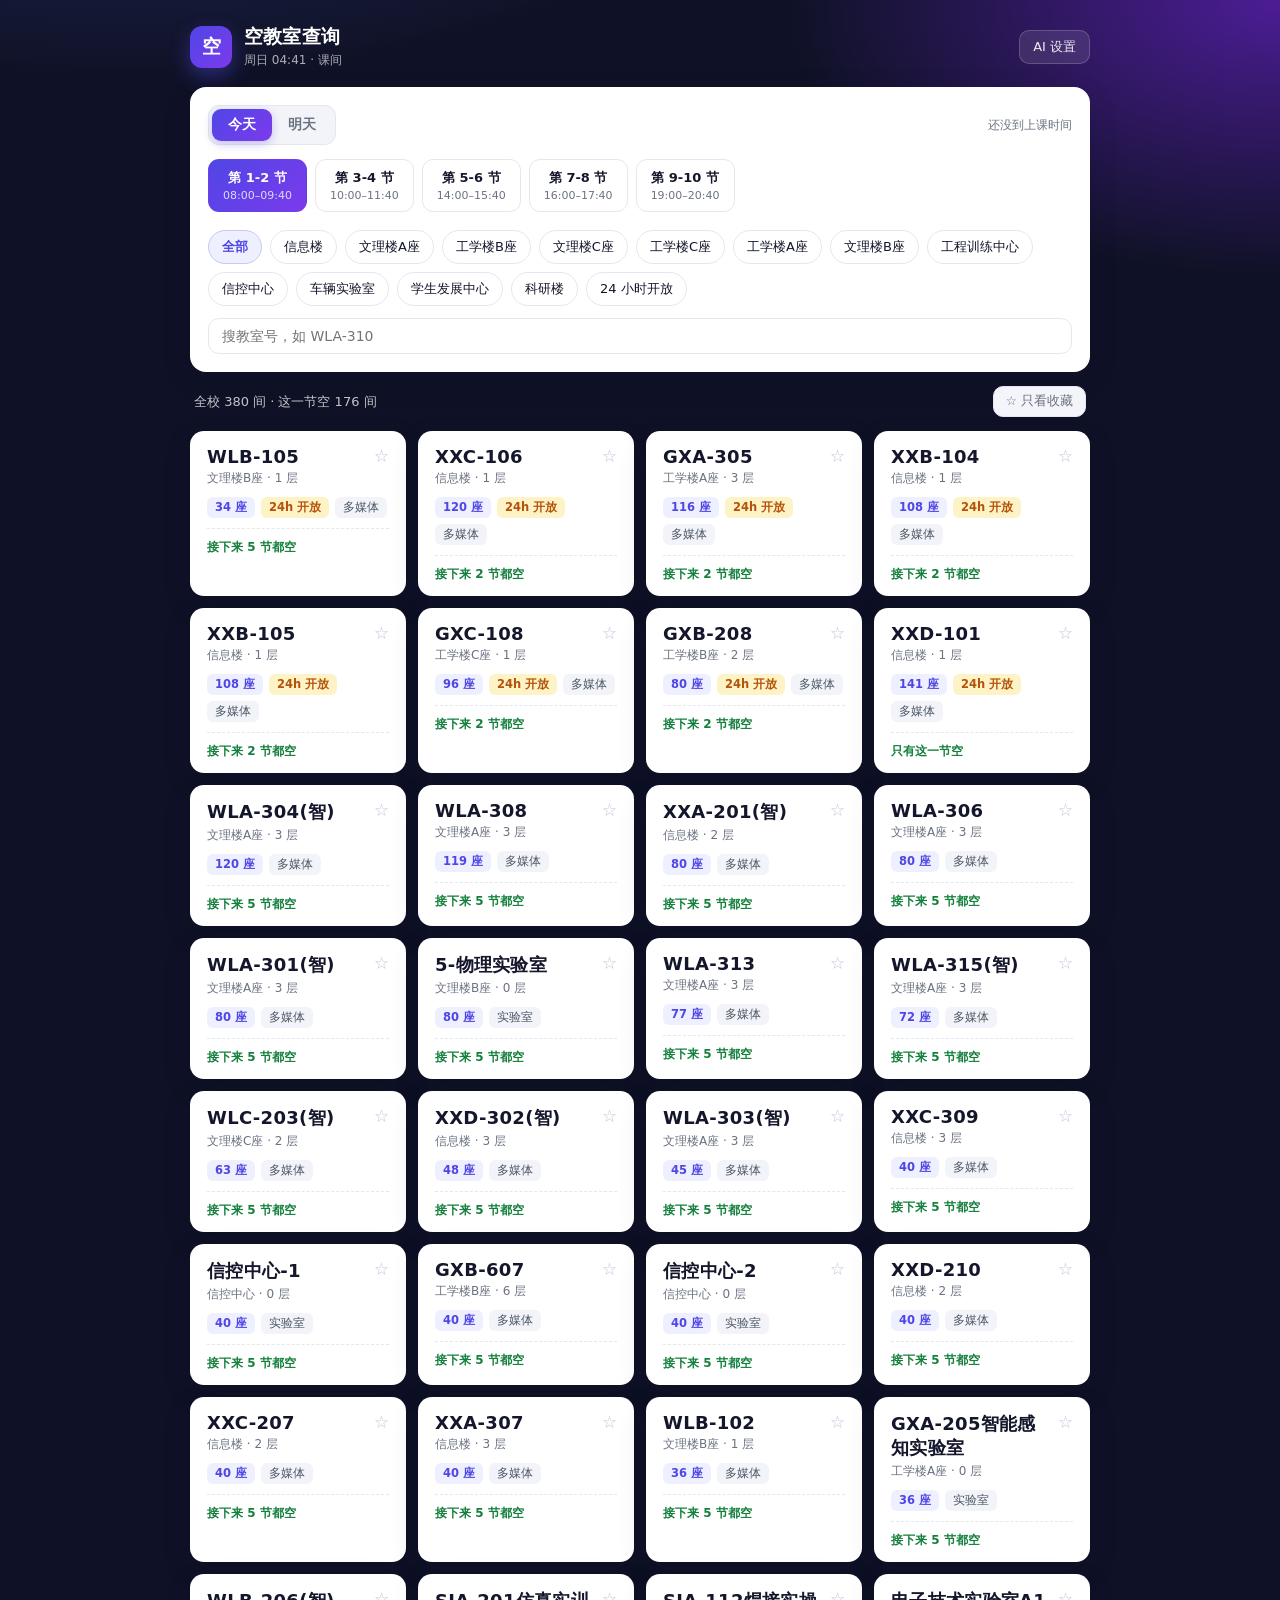
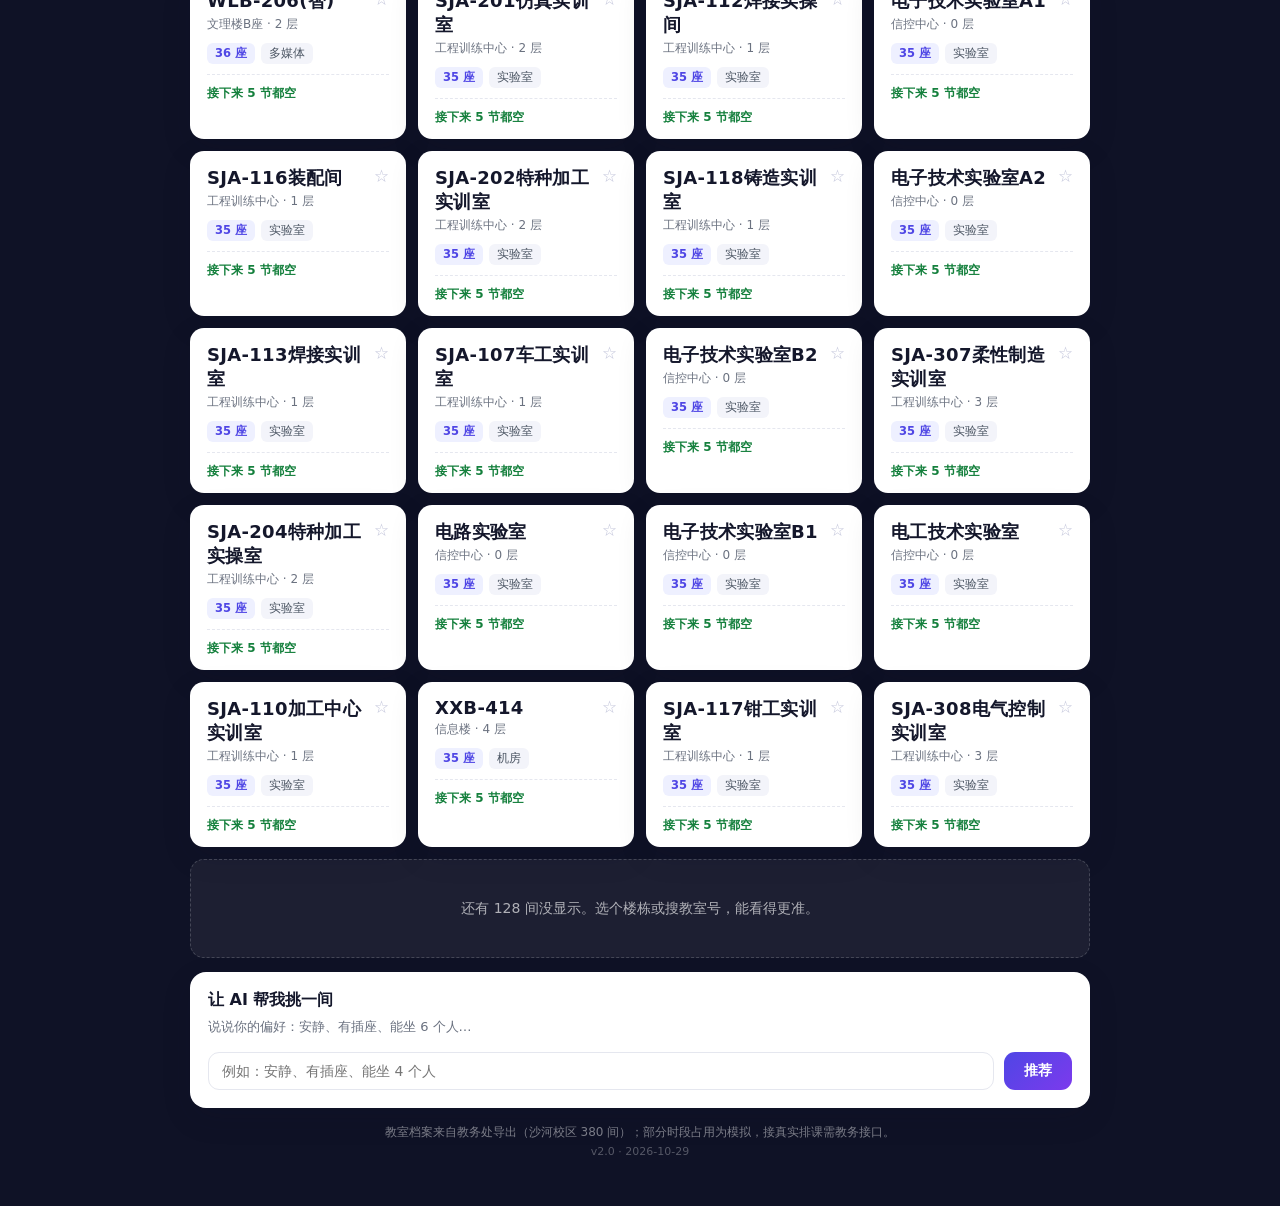
==== commit d10077f9: "页脚改成如实描述数据来源" ====
--- a/空教室查询-单文件版.html
+++ b/空教室查询-单文件版.html
@@ -580,7 +580,7 @@
   </main>
 
   <footer class="foot">
-    数据为模拟数据，用于演示；真实排课需要教务接口权限。
+    教室档案来自教务处导出（沙河校区 380 间）；部分时段占用为模拟，接真实排课需教务接口。
     <span class="ver">v2.0 · 2026-10-29</span>
   </footer>
 
